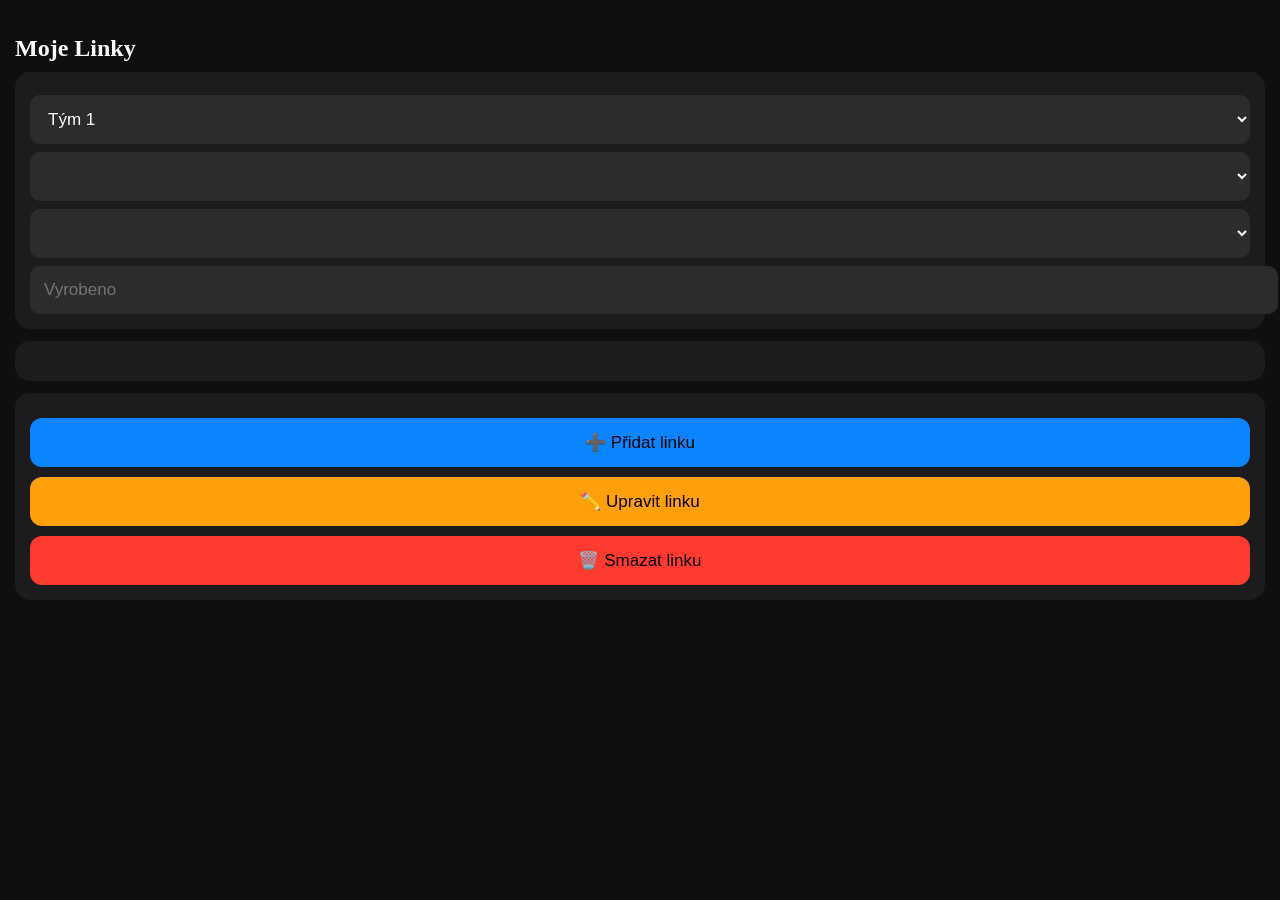
==== index.html @ dc9603f5 "Create index.html" ====
<!DOCTYPE html>
<html lang="cs">
<head>
<meta charset="UTF-8">
<meta name="viewport" content="width=device-width, initial-scale=1.0">
<title>Moje Linky</title>

<style>
body {
  margin: 0;
  font-family: -apple-system, BlinkMacSystemFont;
  background: #0f0f0f;
  color: white;
}

.app {
  padding: 15px;
}

h2 {
  margin-bottom: 10px;
}

.card {
  background: #1c1c1e;
  border-radius: 15px;
  padding: 15px;
  margin-bottom: 12px;
}

select, input {
  width: 100%;
  padding: 14px;
  margin-top: 8px;
  border-radius: 10px;
  border: none;
  background: #2c2c2e;
  color: white;
  font-size: 17px;
}

button {
  width: 100%;
  padding: 14px;
  margin-top: 10px;
  border-radius: 12px;
  border: none;
  font-size: 17px;
}

.btn-add { background: #0a84ff; }
.btn-edit { background: #ff9f0a; }
.btn-del { background: #ff3b30; }

#vysledek {
  font-size: 24px;
  margin-top: 10px;
  text-align: center;
}

.flash-red {
  animation: flashRed 0.5s 4;
}
.flash-green {
  animation: flashGreen 0.5s 4;
}

@keyframes flashRed {
  0% { background: rgba(255,0,0,0.4); }
  50% { background: transparent; }
  100% { background: rgba(255,0,0,0.4); }
}

@keyframes flashGreen {
  0% { background: rgba(0,255,0,0.4); }
  50% { background: transparent; }
  100% { background: rgba(0,255,0,0.4); }
}
</style>
</head>

<body>

<div class="app" id="app">

<h2>Moje Linky</h2>

<div class="card">
<select id="team"></select>
<select id="linka"></select>
<select id="varianta"></select>
<input id="vyrobeno" type="number" placeholder="Vyrobeno">
</div>

<div class="card">
<div id="vysledek"></div>
</div>

<div class="card">
<button class="btn-add" onclick="pridat()">➕ Přidat linku</button>
<button class="btn-edit" onclick="upravit()">✏️ Upravit linku</button>
<button class="btn-del" onclick="smazat()">🗑️ Smazat linku</button>
</div>

</div>

<script>
let defaultData = {"1":{},"2":{},"4":{},"6":{}};
let data = JSON.parse(localStorage.getItem("data")) || defaultData;
["1","2","4","6"].forEach(t=>{ if(!data[t]) data[t]={}; });

let stav = JSON.parse(localStorage.getItem("stav")) || {};

const teamSelect = document.getElementById("team");
const linkaSelect = document.getElementById("linka");
const variantaSelect = document.getElementById("varianta");
const input = document.getElementById("vyrobeno");
const vysledek = document.getElementById("vysledek");
const appDiv = document.getElementById("app");

function nactiTymy(){
  teamSelect.innerHTML="";
  ["1","2","4","6"].forEach(t=>{
    teamSelect.add(new Option("Tým "+t,t));
  });
}

teamSelect.onchange=()=>{stav.team=teamSelect.value;ulozStav();nactiLinky();}
linkaSelect.onchange=()=>{stav.linka=linkaSelect.value;ulozStav();nactiVarianty();}
variantaSelect.onchange=()=>{stav.varianta=variantaSelect.value;ulozStav();spocitat();}
input.oninput=spocitat;

function nactiLinky(){
  linkaSelect.innerHTML="";
  variantaSelect.innerHTML="";
  let linky=data[teamSelect.value];

  Object.keys(linky).forEach(l=>{
    linkaSelect.add(new Option(l,l));
  });

  if(stav.linka && linky[stav.linka]){
    linkaSelect.value=stav.linka;
  }

  nactiVarianty();
}

function nactiVarianty(){
  variantaSelect.innerHTML="";
  let l=data[teamSelect.value][linkaSelect.value];
  if(!l)return;

  if(l.varianty){
    variantaSelect.style.display="block";
    Object.keys(l.varianty).forEach(v=>{
      variantaSelect.add(new Option(v,v));
    });

    if(stav.varianta && l.varianty[stav.varianta]){
      variantaSelect.value=stav.varianta;
    }
  }else{
    variantaSelect.style.display="none";
  }

  spocitat();
}

function spocitat(){
  let v=parseInt(input.value);
  if(!v){vysledek.innerHTML="";return;}

  let l=data[teamSelect.value][linkaSelect.value];
  if(!l)return;

  let norma=l.norma || l.varianty[variantaSelect.value];

  let cas=60/norma;
  let odprac=v*cas;
  let prostoj=Math.max(0,Math.round(60-odprac));
  let vykon=((v/norma)*100).toFixed(1);

  appDiv.classList.remove("flash-red","flash-green");
  void appDiv.offsetWidth;

  if(vykon<86){
    appDiv.classList.add("flash-red");
  }else{
    appDiv.classList.add("flash-green");
  }

  if(odprac>60){
    vysledek.innerHTML="Překročeno<br>"+vykon+"%";
  }else{
    vysledek.innerHTML="Prostoj: "+prostoj+" min<br>"+vykon+"%";
  }
}

function pridat(){
  let name=prompt("Název linky:");
  if(!name)return;

  let typ=confirm("Má varianty?");
  if(typ){
    let varianty={};
    while(true){
      let v=prompt("Varianta (Cancel = konec)");
      if(!v)break;
      let n=prompt("Norma:");
      if(!n)continue;
      varianty[v]=parseInt(n);
    }
    data[teamSelect.value][name]={varianty};
  }else{
    let n=prompt("Norma:");
    if(!n)return;
    data[teamSelect.value][name]={norma:parseInt(n)};
  }

  ulozData();
  nactiLinky();
}

function upravit(){
  let l=linkaSelect.value;
  if(!l)return;

  let obj=data[teamSelect.value][l];
  let name=prompt("Nový název:",l);
  if(!name)return;

  delete data[teamSelect.value][l];
  data[teamSelect.value][name]=obj;

  ulozData();
  nactiLinky();
}

function smazat(){
  let l=linkaSelect.value;
  if(!l)return;

  if(confirm("Smazat "+l+"?")){
    delete data[teamSelect.value][l];
    ulozData();
    nactiLinky();
  }
}

function ulozStav(){localStorage.setItem("stav",JSON.stringify(stav));}
function ulozData(){localStorage.setItem("data",JSON.stringify(data));}

nactiTymy();
if(stav.team){teamSelect.value=stav.team;}
nactiLinky();
</script>

</body>
</html>
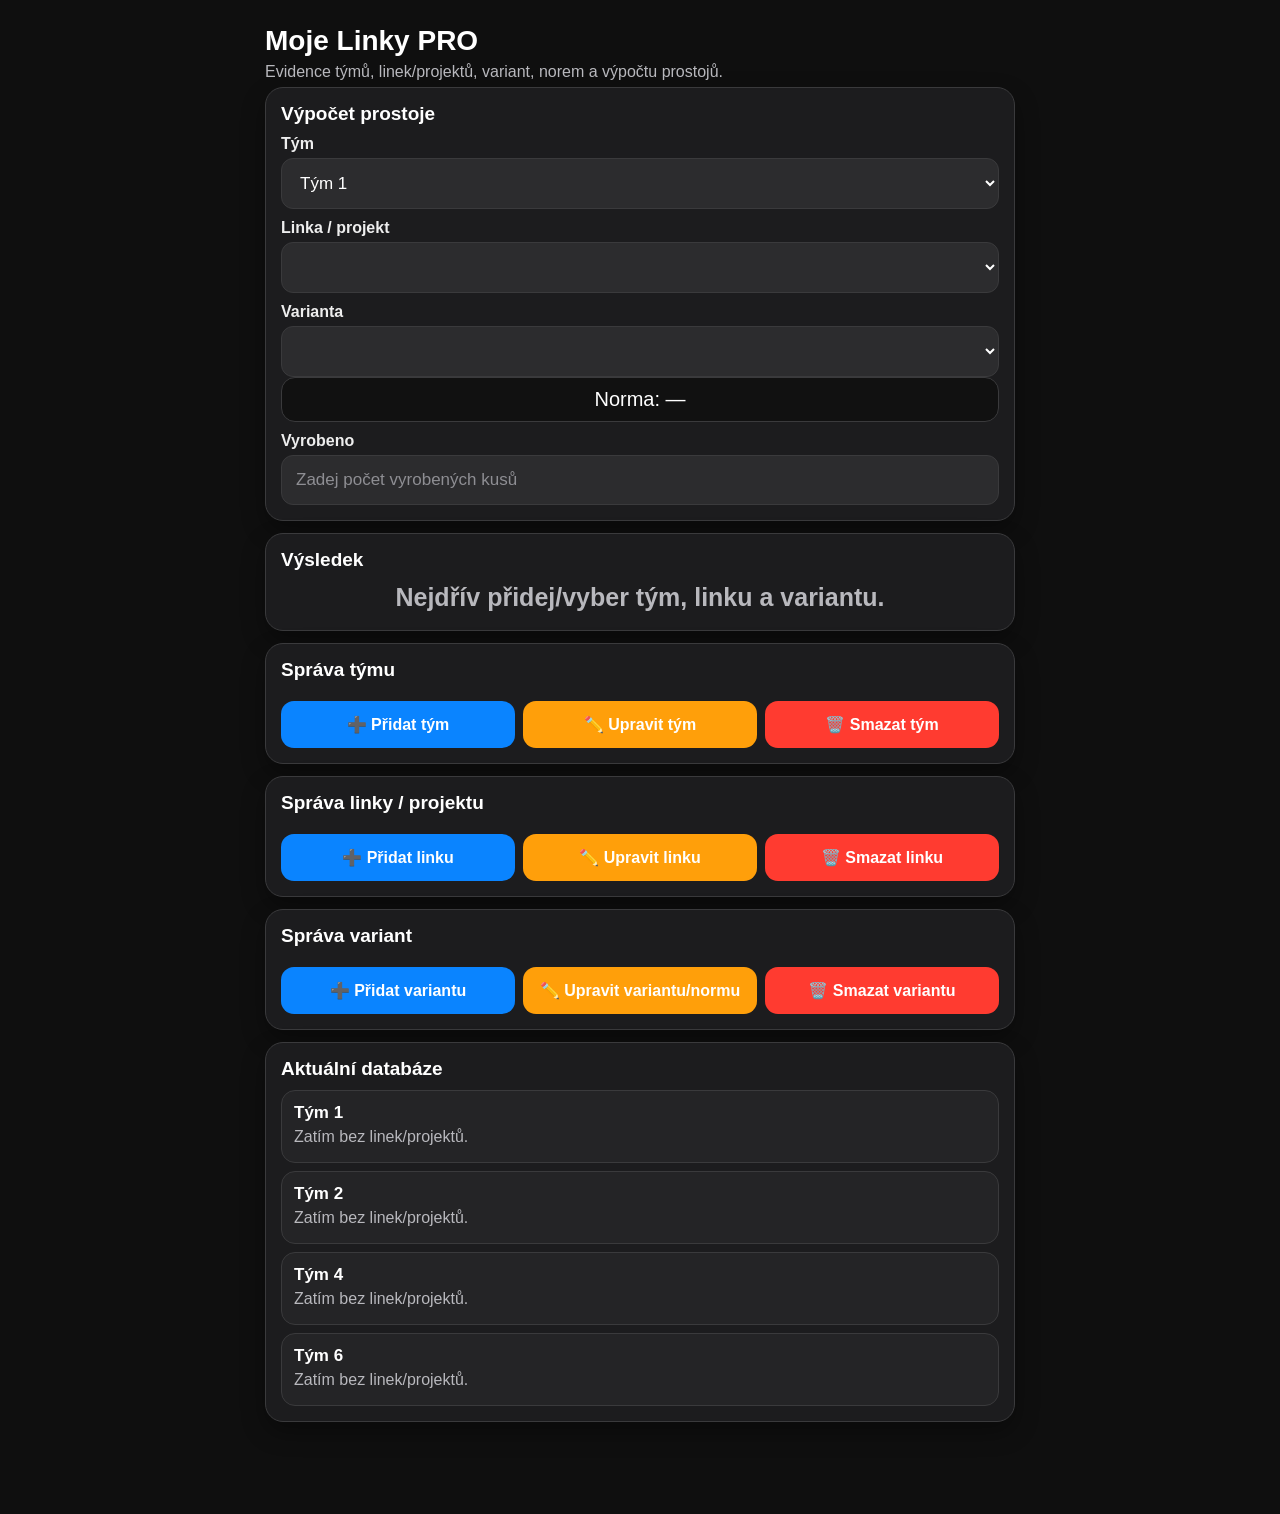
==== commit fa5ef599: "Add files via upload" ====
--- a/index.html
+++ b/index.html
@@ -2,259 +2,307 @@
 <html lang="cs">
 <head>
 <meta charset="UTF-8">
-<meta name="viewport" content="width=device-width, initial-scale=1.0">
-<title>Moje Linky</title>
-
+<meta name="viewport" content="width=device-width, initial-scale=1.0, viewport-fit=cover">
+<title>Moje Linky PRO</title>
 <style>
-body {
-  margin: 0;
-  font-family: -apple-system, BlinkMacSystemFont;
-  background: #0f0f0f;
-  color: white;
-}
-
-.app {
-  padding: 15px;
-}
-
-h2 {
-  margin-bottom: 10px;
-}
-
-.card {
-  background: #1c1c1e;
-  border-radius: 15px;
-  padding: 15px;
-  margin-bottom: 12px;
-}
-
-select, input {
-  width: 100%;
-  padding: 14px;
-  margin-top: 8px;
-  border-radius: 10px;
-  border: none;
-  background: #2c2c2e;
-  color: white;
-  font-size: 17px;
-}
-
-button {
-  width: 100%;
-  padding: 14px;
-  margin-top: 10px;
-  border-radius: 12px;
-  border: none;
-  font-size: 17px;
-}
-
-.btn-add { background: #0a84ff; }
-.btn-edit { background: #ff9f0a; }
-.btn-del { background: #ff3b30; }
-
-#vysledek {
-  font-size: 24px;
-  margin-top: 10px;
-  text-align: center;
-}
-
-.flash-red {
-  animation: flashRed 0.5s 4;
-}
-.flash-green {
-  animation: flashGreen 0.5s 4;
-}
-
-@keyframes flashRed {
-  0% { background: rgba(255,0,0,0.4); }
-  50% { background: transparent; }
-  100% { background: rgba(255,0,0,0.4); }
-}
-
-@keyframes flashGreen {
-  0% { background: rgba(0,255,0,0.4); }
-  50% { background: transparent; }
-  100% { background: rgba(0,255,0,0.4); }
-}
+:root{
+  --bg:#0f0f0f;--card:#1c1c1e;--card2:#242426;--input:#2c2c2e;--text:#fff;--muted:#b8b8bd;
+  --blue:#0a84ff;--orange:#ff9f0a;--red:#ff3b30;--green:#30d158;--border:#3a3a3c;
+}
+*{box-sizing:border-box}
+body{margin:0;font-family:-apple-system,BlinkMacSystemFont,"Segoe UI",Arial,sans-serif;background:var(--bg);color:var(--text)}
+.app{max-width:780px;margin:0 auto;padding:15px 15px 80px}
+h1{font-size:28px;margin:10px 0 4px}h2{font-size:19px;margin:0 0 10px}p{margin:6px 0;color:var(--muted)}
+.card{background:var(--card);border:1px solid var(--border);border-radius:18px;padding:15px;margin-bottom:12px;box-shadow:0 10px 24px #0005}
+.row{display:grid;grid-template-columns:1fr 1fr;gap:10px}.row3{display:grid;grid-template-columns:1fr 1fr 1fr;gap:10px}
+label{display:block;font-weight:700;margin:10px 0 5px;color:#eee}
+select,input{width:100%;padding:14px;margin:0;border-radius:12px;border:1px solid var(--border);background:var(--input);color:white;font-size:17px;outline:none}
+input::placeholder{color:#8e8e93}button{width:100%;padding:14px;margin-top:10px;border-radius:13px;border:none;font-size:16px;font-weight:800;color:white;cursor:pointer}
+.btn-add{background:var(--blue)}.btn-edit{background:var(--orange)}.btn-del{background:var(--red)}.btn-green{background:var(--green);color:#071207}.btn-gray{background:#3a3a3c}.btn-small{padding:10px;font-size:14px;margin-top:6px}
+.badge{display:inline-block;background:var(--card2);border:1px solid var(--border);border-radius:999px;padding:7px 10px;margin:4px 4px 0 0;color:#ddd;font-size:14px}.badge strong{color:white}
+#vysledek{font-size:25px;line-height:1.35;margin-top:10px;text-align:center;font-weight:900}.normaBox{font-size:20px;text-align:center;padding:10px;border-radius:14px;background:#111;border:1px solid var(--border)}
+.ok{color:var(--green)}.bad{color:var(--red)}.warn{color:var(--orange)}.muted{color:var(--muted)}
+.listItem{background:var(--card2);border:1px solid var(--border);border-radius:14px;padding:12px;margin-top:8px}.listItem h3{margin:0 0 5px;font-size:17px}.listItem p{margin:4px 0}.actions{display:grid;grid-template-columns:1fr 1fr;gap:8px}.actions3{display:grid;grid-template-columns:1fr 1fr 1fr;gap:8px}
+.flash-red{animation:flashRed .45s 4}.flash-green{animation:flashGreen .45s 4}@keyframes flashRed{0%{background:rgba(255,0,0,.35)}50%{background:transparent}100%{background:rgba(255,0,0,.35)}}@keyframes flashGreen{0%{background:rgba(0,255,0,.25)}50%{background:transparent}100%{background:rgba(0,255,0,.25)}}
+@media(max-width:620px){.row,.row3,.actions,.actions3{grid-template-columns:1fr}h1{font-size:25px}}
 </style>
 </head>
-
 <body>
-
 <div class="app" id="app">
-
-<h2>Moje Linky</h2>
-
-<div class="card">
-<select id="team"></select>
-<select id="linka"></select>
-<select id="varianta"></select>
-<input id="vyrobeno" type="number" placeholder="Vyrobeno">
-</div>
-
-<div class="card">
-<div id="vysledek"></div>
-</div>
-
-<div class="card">
-<button class="btn-add" onclick="pridat()">➕ Přidat linku</button>
-<button class="btn-edit" onclick="upravit()">✏️ Upravit linku</button>
-<button class="btn-del" onclick="smazat()">🗑️ Smazat linku</button>
-</div>
-
+<h1>Moje Linky PRO</h1>
+<p>Evidence týmů, linek/projektů, variant, norem a výpočtu prostojů.</p>
+
+<div class="card">
+  <h2>Výpočet prostoje</h2>
+  <label>Tým</label><select id="team"></select>
+  <label>Linka / projekt</label><select id="linka"></select>
+  <label>Varianta</label><select id="varianta"></select>
+  <div class="normaBox" id="normaBox">Norma: —</div>
+  <label>Vyrobeno</label><input id="vyrobeno" type="number" min="0" placeholder="Zadej počet vyrobených kusů">
+</div>
+
+<div class="card">
+  <h2>Výsledek</h2>
+  <div id="vysledek" class="muted">Vyber tým, linku, variantu a zadej výrobu.</div>
+  <div id="detail"></div>
+</div>
+
+<div class="card">
+  <h2>Správa týmu</h2>
+  <div class="actions3">
+    <button class="btn-add" onclick="pridatTym()">➕ Přidat tým</button>
+    <button class="btn-edit" onclick="upravitTym()">✏️ Upravit tým</button>
+    <button class="btn-del" onclick="smazatTym()">🗑️ Smazat tým</button>
+  </div>
+</div>
+
+<div class="card">
+  <h2>Správa linky / projektu</h2>
+  <div class="actions3">
+    <button class="btn-add" onclick="pridatLinku()">➕ Přidat linku</button>
+    <button class="btn-edit" onclick="upravitLinku()">✏️ Upravit linku</button>
+    <button class="btn-del" onclick="smazatLinku()">🗑️ Smazat linku</button>
+  </div>
+</div>
+
+<div class="card">
+  <h2>Správa variant</h2>
+  <div class="actions3">
+    <button class="btn-add" onclick="pridatVariantu()">➕ Přidat variantu</button>
+    <button class="btn-edit" onclick="upravitVariantu()">✏️ Upravit variantu/normu</button>
+    <button class="btn-del" onclick="smazatVariantu()">🗑️ Smazat variantu</button>
+  </div>
+</div>
+
+<div class="card">
+  <h2>Aktuální databáze</h2>
+  <div id="prehledDat"></div>
+</div>
 </div>
 
 <script>
-let defaultData = {"1":{},"2":{},"4":{},"6":{}};
-let data = JSON.parse(localStorage.getItem("data")) || defaultData;
-["1","2","4","6"].forEach(t=>{ if(!data[t]) data[t]={}; });
-
-let stav = JSON.parse(localStorage.getItem("stav")) || {};
-
-const teamSelect = document.getElementById("team");
-const linkaSelect = document.getElementById("linka");
-const variantaSelect = document.getElementById("varianta");
-const input = document.getElementById("vyrobeno");
-const vysledek = document.getElementById("vysledek");
-const appDiv = document.getElementById("app");
+const DATA_KEY="moje_linky_pro_data_v2";
+const STAV_KEY="moje_linky_pro_stav_v2";
+const VYROBA_KEY="moje_linky_pro_vyroba_v2";
+const LINE_STAV_KEY="moje_linky_pro_stav_linek_v2";
+
+let defaultData={
+  "1":{},"2":{},"4":{},"6":{}
+};
+let data=loadJSON(DATA_KEY,defaultData);
+let stav=loadJSON(STAV_KEY,{});
+let vyroba=loadJSON(VYROBA_KEY,{});
+let stavLinek=loadJSON(LINE_STAV_KEY,{});
+
+const teamSelect=document.getElementById("team");
+const linkaSelect=document.getElementById("linka");
+const variantaSelect=document.getElementById("varianta");
+const input=document.getElementById("vyrobeno");
+const vysledek=document.getElementById("vysledek");
+const detail=document.getElementById("detail");
+const normaBox=document.getElementById("normaBox");
+const appDiv=document.getElementById("app");
+
+function loadJSON(key,fallback){try{return JSON.parse(localStorage.getItem(key))||fallback}catch(e){return fallback}}
+function saveJSON(key,value){localStorage.setItem(key,JSON.stringify(value))}
+function ulozData(){saveJSON(DATA_KEY,data)}
+function ulozStav(){saveJSON(STAV_KEY,stav)}
+function ulozVyrobu(){saveJSON(VYROBA_KEY,vyroba)}
+function ulozStavLinek(){saveJSON(LINE_STAV_KEY,stavLinek)}
+function esc(s){return String(s??"").replace(/[&<>'"]/g,m=>({"&":"&amp;","<":"&lt;",">":"&gt;","'":"&#39;",'"':"&quot;"}[m]))}
+function cislo(txt){let n=Number(String(txt).replace(",","."));return Number.isFinite(n)?n:0}
+function selectedTeam(){return teamSelect.value}
+function selectedLink(){return linkaSelect.value}
+function selectedVar(){return variantaSelect.value}
+function lineStateKey(team,link){return team+"||"+link}
+function prodKey(team,link,varianta){return team+"||"+link+"||"+varianta}
+function aktualniLinka(){let t=selectedTeam(),l=selectedLink();return data[t]&&data[t][l]?data[t][l]:null}
+function aktualniNorma(){let l=aktualniLinka();if(!l)return 0;let v=selectedVar();return l.varianty&&l.varianty[v]?cislo(l.varianty[v]):0}
+
+teamSelect.onchange=()=>{stav.team=selectedTeam();ulozStav();nactiLinky()};
+linkaSelect.onchange=()=>{
+  stav.linka=selectedLink();
+  ulozStav();
+  nactiVarianty(true);
+};
+variantaSelect.onchange=()=>{
+  stav.varianta=selectedVar();
+  stavLinek[lineStateKey(selectedTeam(),selectedLink())]=selectedVar();
+  ulozStav();ulozStavLinek();
+  nactiVyrobu();spocitat();
+};
+input.oninput=()=>{
+  if(selectedTeam()&&selectedLink()&&selectedVar()){
+    vyroba[prodKey(selectedTeam(),selectedLink(),selectedVar())]=input.value;
+    ulozVyrobu();
+  }
+  spocitat();
+};
 
 function nactiTymy(){
   teamSelect.innerHTML="";
-  ["1","2","4","6"].forEach(t=>{
-    teamSelect.add(new Option("Tým "+t,t));
+  Object.keys(data).sort((a,b)=>String(a).localeCompare(String(b),'cs',{numeric:true})).forEach(t=>teamSelect.add(new Option("Tým "+t,t)));
+  if(stav.team&&data[stav.team])teamSelect.value=stav.team;
+  else if(teamSelect.options.length)stav.team=teamSelect.value;
+}
+function nactiLinky(){
+  linkaSelect.innerHTML="";variantaSelect.innerHTML="";
+  let t=selectedTeam();let linky=data[t]||{};
+  Object.keys(linky).sort((a,b)=>a.localeCompare(b,'cs',{numeric:true})).forEach(l=>linkaSelect.add(new Option(l,l)));
+  if(stav.linka&&linky[stav.linka])linkaSelect.value=stav.linka;
+  else if(linkaSelect.options.length)stav.linka=linkaSelect.value;
+  ulozStav();
+  nactiVarianty(false);
+}
+function nactiVarianty(rememberPerLine){
+  variantaSelect.innerHTML="";
+  let l=aktualniLinka();
+  if(!l){normaBox.textContent="Norma: —";input.value="";spocitat();renderPrehled();return}
+  if(!l.varianty)l.varianty={};
+  let vars=Object.keys(l.varianty).sort((a,b)=>a.localeCompare(b,'cs',{numeric:true}));
+  vars.forEach(v=>variantaSelect.add(new Option(v,v)));
+  let savedForLine=stavLinek[lineStateKey(selectedTeam(),selectedLink())];
+  if(savedForLine&&l.varianty[savedForLine])variantaSelect.value=savedForLine;
+  else if(stav.varianta&&l.varianty[stav.varianta]&&!rememberPerLine)variantaSelect.value=stav.varianta;
+  else if(variantaSelect.options.length)variantaSelect.value=variantaSelect.options[0].value;
+  stav.varianta=selectedVar();
+  if(selectedVar())stavLinek[lineStateKey(selectedTeam(),selectedLink())]=selectedVar();
+  ulozStav();ulozStavLinek();
+  nactiVyrobu();spocitat();renderPrehled();
+}
+function nactiVyrobu(){
+  let k=prodKey(selectedTeam(),selectedLink(),selectedVar());
+  input.value=vyroba[k]??"";
+}
+function spocitat(){
+  let norma=aktualniNorma();
+  normaBox.textContent=norma?"Norma: "+norma+" ks / hod":"Norma: —";
+  appDiv.classList.remove("flash-red","flash-green");
+  if(!selectedTeam()||!selectedLink()||!selectedVar()){
+    vysledek.className="muted";vysledek.innerHTML="Nejdřív přidej/vyber tým, linku a variantu.";detail.innerHTML="";return;
+  }
+  if(!norma){vysledek.className="warn";vysledek.innerHTML="Tato varianta nemá nastavenou normu.";detail.innerHTML="";return}
+  let v=cislo(input.value);
+  if(!v){vysledek.className="muted";vysledek.innerHTML="Zadej počet vyrobených kusů.";detail.innerHTML="";return}
+  let casNaKus=60/norma;
+  let odprac=v*casNaKus;
+  let prostoj=Math.max(0,Math.round(60-odprac));
+  let vykon=(v/norma)*100;
+  void appDiv.offsetWidth;
+  if(vykon<86){appDiv.classList.add("flash-red");vysledek.className="bad"}else{appDiv.classList.add("flash-green");vysledek.className="ok"}
+  vysledek.innerHTML=(odprac>60?"Překročeno":"Prostoj: "+prostoj+" min")+"<br>Výkon: "+vykon.toFixed(1)+" %";
+  detail.innerHTML=`<span class="badge"><strong>Tým:</strong> ${esc(selectedTeam())}</span><span class="badge"><strong>Linka:</strong> ${esc(selectedLink())}</span><span class="badge"><strong>Varianta:</strong> ${esc(selectedVar())}</span><span class="badge"><strong>Norma:</strong> ${norma} ks/hod</span><span class="badge"><strong>Vyrobeno:</strong> ${v} ks</span>`;
+}
+
+function pridatTym(){
+  let n=prompt("Název/číslo nového týmu:"); if(!n)return; n=n.trim(); if(!n)return;
+  if(data[n]){alert("Tento tým už existuje.");return}
+  data[n]={};stav.team=n;stav.linka="";stav.varianta="";ulozData();ulozStav();nactiTymy();nactiLinky();
+}
+function upravitTym(){
+  let old=selectedTeam(); if(!old)return;
+  let n=prompt("Nový název/číslo týmu:",old); if(!n)return; n=n.trim(); if(!n||n===old)return;
+  if(data[n]){alert("Tento tým už existuje.");return}
+  data[n]=data[old]; delete data[old];
+  prejmenujKlice(old,null,null,n,null,null);
+  stav.team=n;ulozData();ulozStav();nactiTymy();nactiLinky();
+}
+function smazatTym(){
+  let t=selectedTeam(); if(!t)return;
+  if(!confirm("Smazat celý tým "+t+" včetně všech linek a variant?"))return;
+  delete data[t];
+  Object.keys(vyroba).forEach(k=>{if(k.startsWith(t+"||"))delete vyroba[k]});
+  Object.keys(stavLinek).forEach(k=>{if(k.startsWith(t+"||"))delete stavLinek[k]});
+  stav={};ulozData();ulozVyrobu();ulozStavLinek();ulozStav();nactiTymy();nactiLinky();
+}
+function pridatLinku(){
+  let t=selectedTeam(); if(!t){alert("Nejdřív vyber nebo přidej tým.");return}
+  let n=prompt("Název nové linky / projektu:"); if(!n)return; n=n.trim(); if(!n)return;
+  if(data[t][n]){alert("Tato linka už v týmu existuje.");return}
+  data[t][n]={varianty:{}};
+  let v=prompt("Název první varianty:","Varianta 1");
+  if(v){let norma=prompt("Norma pro variantu "+v+" v ks/hod:");data[t][n].varianty[v.trim()]=cislo(norma)}
+  stav.linka=n;stav.varianta=v?v.trim():"";ulozData();ulozStav();nactiLinky();
+}
+function upravitLinku(){
+  let t=selectedTeam(),old=selectedLink(); if(!old)return;
+  let n=prompt("Nový název linky / projektu:",old); if(!n)return; n=n.trim(); if(!n||n===old)return;
+  if(data[t][n]){alert("Tato linka už existuje.");return}
+  data[t][n]=data[t][old]; delete data[t][old];
+  prejmenujKlice(t,old,null,t,n,null);
+  stav.linka=n;ulozData();ulozStav();nactiLinky();
+}
+function smazatLinku(){
+  let t=selectedTeam(),l=selectedLink(); if(!l)return;
+  if(!confirm("Smazat linku/projekt "+l+" včetně variant?"))return;
+  delete data[t][l];
+  Object.keys(vyroba).forEach(k=>{if(k.startsWith(t+"||"+l+"||"))delete vyroba[k]});
+  delete stavLinek[lineStateKey(t,l)];
+  stav.linka="";stav.varianta="";ulozData();ulozVyrobu();ulozStavLinek();ulozStav();nactiLinky();
+}
+function pridatVariantu(){
+  let l=aktualniLinka(); if(!l){alert("Nejdřív vyber nebo přidej linku.");return}
+  let v=prompt("Název nové varianty:"); if(!v)return; v=v.trim(); if(!v)return;
+  if(l.varianty[v]){alert("Tato varianta už na této lince existuje.");return}
+  let n=prompt("Norma v ks/hod:"); l.varianty[v]=cislo(n);
+  stav.varianta=v;stavLinek[lineStateKey(selectedTeam(),selectedLink())]=v;
+  ulozData();ulozStav();ulozStavLinek();nactiVarianty(false);
+}
+function upravitVariantu(){
+  let l=aktualniLinka(),old=selectedVar(); if(!l||!old)return;
+  let v=prompt("Název varianty:",old); if(!v)return; v=v.trim(); if(!v)return;
+  let n=prompt("Norma v ks/hod:",l.varianty[old]); if(n===null)return;
+  if(v!==old&&l.varianty[v]){alert("Tato varianta už existuje.");return}
+  let oldNorm=l.varianty[old]; delete l.varianty[old]; l.varianty[v]=cislo(n)||oldNorm;
+  if(v!==old)prejmenujKlice(selectedTeam(),selectedLink(),old,selectedTeam(),selectedLink(),v);
+  stav.varianta=v;stavLinek[lineStateKey(selectedTeam(),selectedLink())]=v;
+  ulozData();ulozStav();ulozStavLinek();nactiVarianty(false);
+}
+function smazatVariantu(){
+  let l=aktualniLinka(),v=selectedVar(); if(!l||!v)return;
+  if(!confirm("Smazat variantu "+v+"?"))return;
+  delete l.varianty[v]; delete vyroba[prodKey(selectedTeam(),selectedLink(),v)];
+  stav.varianta="";delete stavLinek[lineStateKey(selectedTeam(),selectedLink())];
+  ulozData();ulozVyrobu();ulozStavLinek();ulozStav();nactiVarianty(false);
+}
+function prejmenujKlice(oldT,oldL,oldV,newT,newL,newV){
+  let nv={};
+  Object.entries(vyroba).forEach(([k,val])=>{
+    let [t,l,v]=k.split("||");
+    if((oldT===null||t===oldT)&&(oldL===null||l===oldL)&&(oldV===null||v===oldV)){
+      t=newT??t;l=newL??l;v=newV??v;
+    }
+    nv[prodKey(t,l,v)]=val;
   });
-}
-
-teamSelect.onchange=()=>{stav.team=teamSelect.value;ulozStav();nactiLinky();}
-linkaSelect.onchange=()=>{stav.linka=linkaSelect.value;ulozStav();nactiVarianty();}
-variantaSelect.onchange=()=>{stav.varianta=variantaSelect.value;ulozStav();spocitat();}
-input.oninput=spocitat;
-
-function nactiLinky(){
-  linkaSelect.innerHTML="";
-  variantaSelect.innerHTML="";
-  let linky=data[teamSelect.value];
-
-  Object.keys(linky).forEach(l=>{
-    linkaSelect.add(new Option(l,l));
+  vyroba=nv;ulozVyrobu();
+  let ns={};
+  Object.entries(stavLinek).forEach(([k,val])=>{
+    let [t,l]=k.split("||");
+    if((oldT===null||t===oldT)&&(oldL===null||l===oldL)){
+      t=newT??t;l=newL??l;if(oldV!==null&&val===oldV)val=newV;
+    }
+    ns[lineStateKey(t,l)]=val;
   });
-
-  if(stav.linka && linky[stav.linka]){
-    linkaSelect.value=stav.linka;
-  }
-
-  nactiVarianty();
-}
-
-function nactiVarianty(){
-  variantaSelect.innerHTML="";
-  let l=data[teamSelect.value][linkaSelect.value];
-  if(!l)return;
-
-  if(l.varianty){
-    variantaSelect.style.display="block";
-    Object.keys(l.varianty).forEach(v=>{
-      variantaSelect.add(new Option(v,v));
+  stavLinek=ns;ulozStavLinek();
+}
+function renderPrehled(){
+  let box=document.getElementById("prehledDat");
+  let html="";
+  Object.keys(data).sort((a,b)=>a.localeCompare(b,'cs',{numeric:true})).forEach(t=>{
+    html+=`<div class="listItem"><h3>Tým ${esc(t)}</h3>`;
+    let linky=data[t];
+    let names=Object.keys(linky).sort((a,b)=>a.localeCompare(b,'cs',{numeric:true}));
+    if(!names.length)html+="<p class='muted'>Zatím bez linek/projektů.</p>";
+    names.forEach(l=>{
+      html+=`<p><strong>${esc(l)}</strong></p>`;
+      Object.entries(linky[l].varianty||{}).forEach(([v,n])=>html+=`<span class="badge">${esc(v)}: <strong>${esc(n)}</strong> ks/hod</span>`);
     });
-
-    if(stav.varianta && l.varianty[stav.varianta]){
-      variantaSelect.value=stav.varianta;
-    }
-  }else{
-    variantaSelect.style.display="none";
-  }
-
-  spocitat();
-}
-
-function spocitat(){
-  let v=parseInt(input.value);
-  if(!v){vysledek.innerHTML="";return;}
-
-  let l=data[teamSelect.value][linkaSelect.value];
-  if(!l)return;
-
-  let norma=l.norma || l.varianty[variantaSelect.value];
-
-  let cas=60/norma;
-  let odprac=v*cas;
-  let prostoj=Math.max(0,Math.round(60-odprac));
-  let vykon=((v/norma)*100).toFixed(1);
-
-  appDiv.classList.remove("flash-red","flash-green");
-  void appDiv.offsetWidth;
-
-  if(vykon<86){
-    appDiv.classList.add("flash-red");
-  }else{
-    appDiv.classList.add("flash-green");
-  }
-
-  if(odprac>60){
-    vysledek.innerHTML="Překročeno<br>"+vykon+"%";
-  }else{
-    vysledek.innerHTML="Prostoj: "+prostoj+" min<br>"+vykon+"%";
-  }
-}
-
-function pridat(){
-  let name=prompt("Název linky:");
-  if(!name)return;
-
-  let typ=confirm("Má varianty?");
-  if(typ){
-    let varianty={};
-    while(true){
-      let v=prompt("Varianta (Cancel = konec)");
-      if(!v)break;
-      let n=prompt("Norma:");
-      if(!n)continue;
-      varianty[v]=parseInt(n);
-    }
-    data[teamSelect.value][name]={varianty};
-  }else{
-    let n=prompt("Norma:");
-    if(!n)return;
-    data[teamSelect.value][name]={norma:parseInt(n)};
-  }
-
-  ulozData();
-  nactiLinky();
-}
-
-function upravit(){
-  let l=linkaSelect.value;
-  if(!l)return;
-
-  let obj=data[teamSelect.value][l];
-  let name=prompt("Nový název:",l);
-  if(!name)return;
-
-  delete data[teamSelect.value][l];
-  data[teamSelect.value][name]=obj;
-
-  ulozData();
-  nactiLinky();
-}
-
-function smazat(){
-  let l=linkaSelect.value;
-  if(!l)return;
-
-  if(confirm("Smazat "+l+"?")){
-    delete data[teamSelect.value][l];
-    ulozData();
-    nactiLinky();
-  }
-}
-
-function ulozStav(){localStorage.setItem("stav",JSON.stringify(stav));}
-function ulozData(){localStorage.setItem("data",JSON.stringify(data));}
-
-nactiTymy();
-if(stav.team){teamSelect.value=stav.team;}
-nactiLinky();
+    html+="</div>";
+  });
+  box.innerHTML=html||"<p class='muted'>Zatím nejsou žádná data.</p>";
+}
+
+nactiTymy();nactiLinky();renderPrehled();
 </script>
-
 </body>
-</html>
+</html>
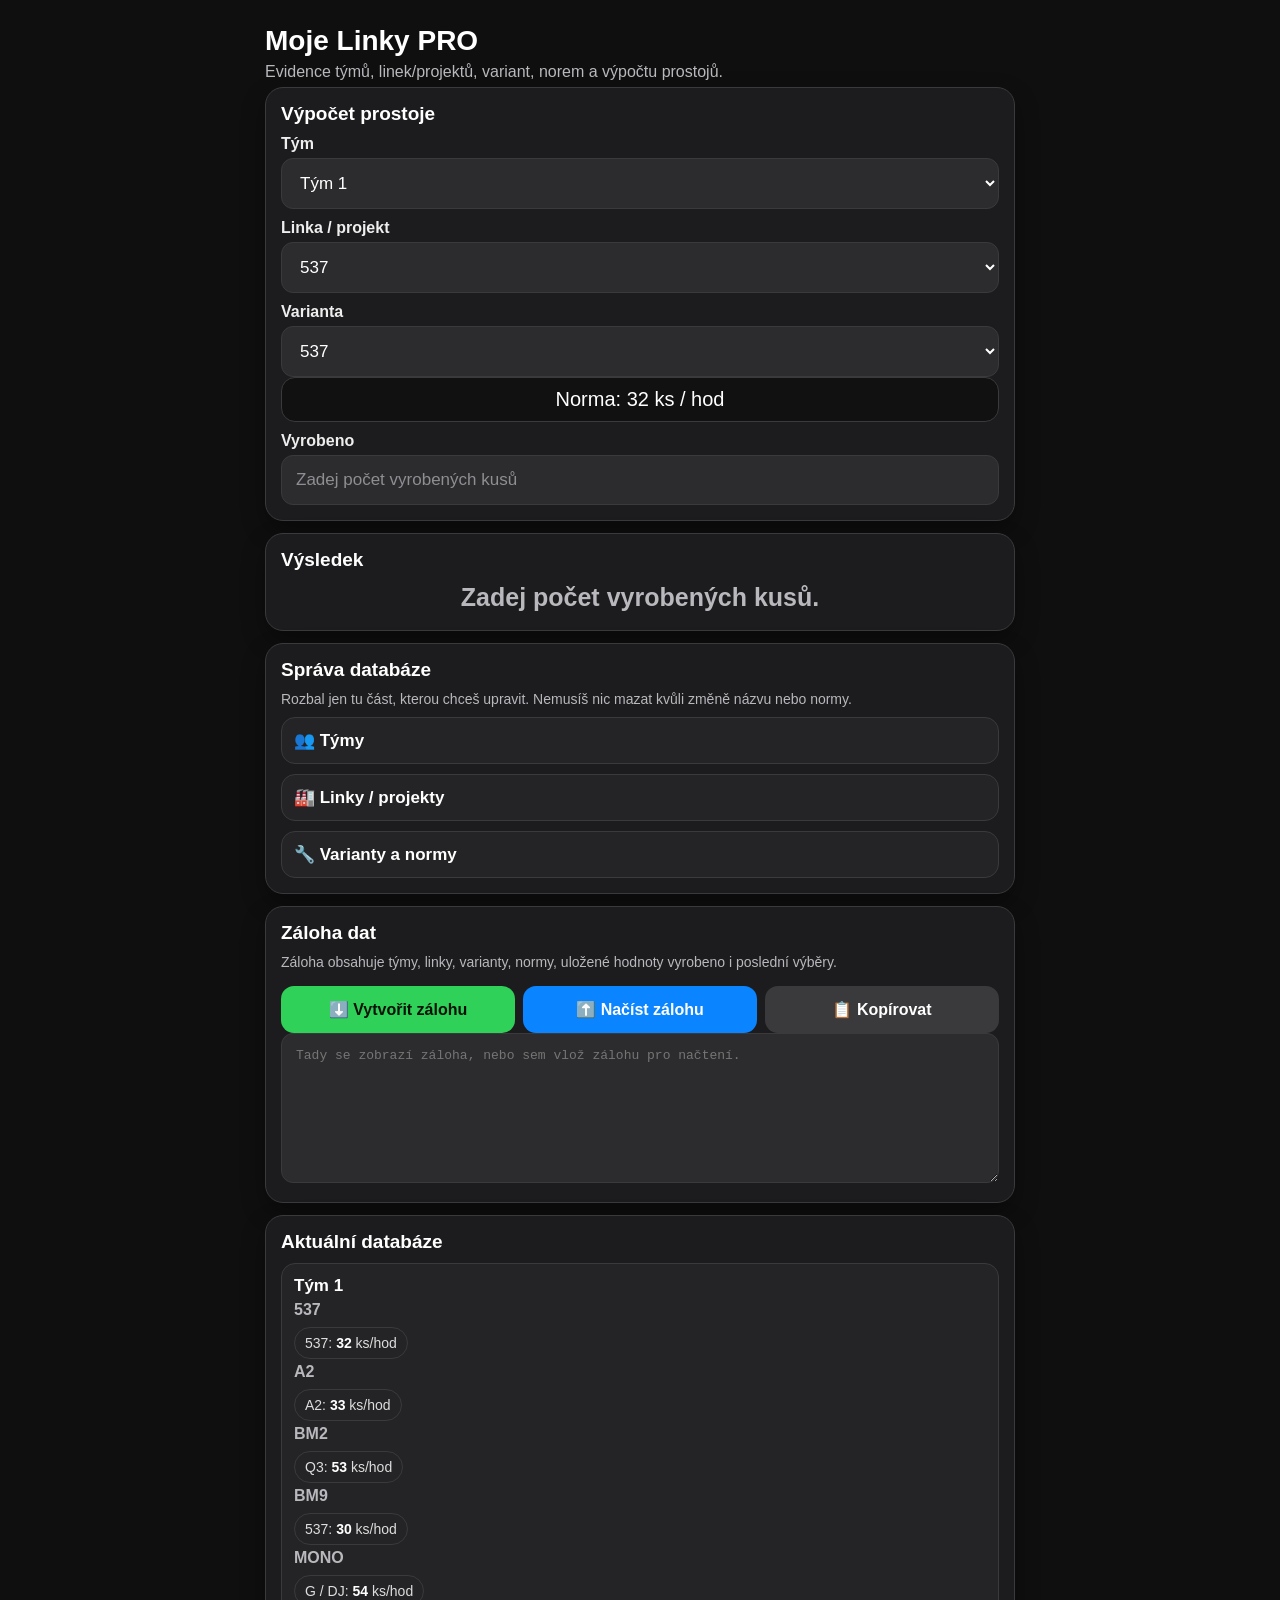
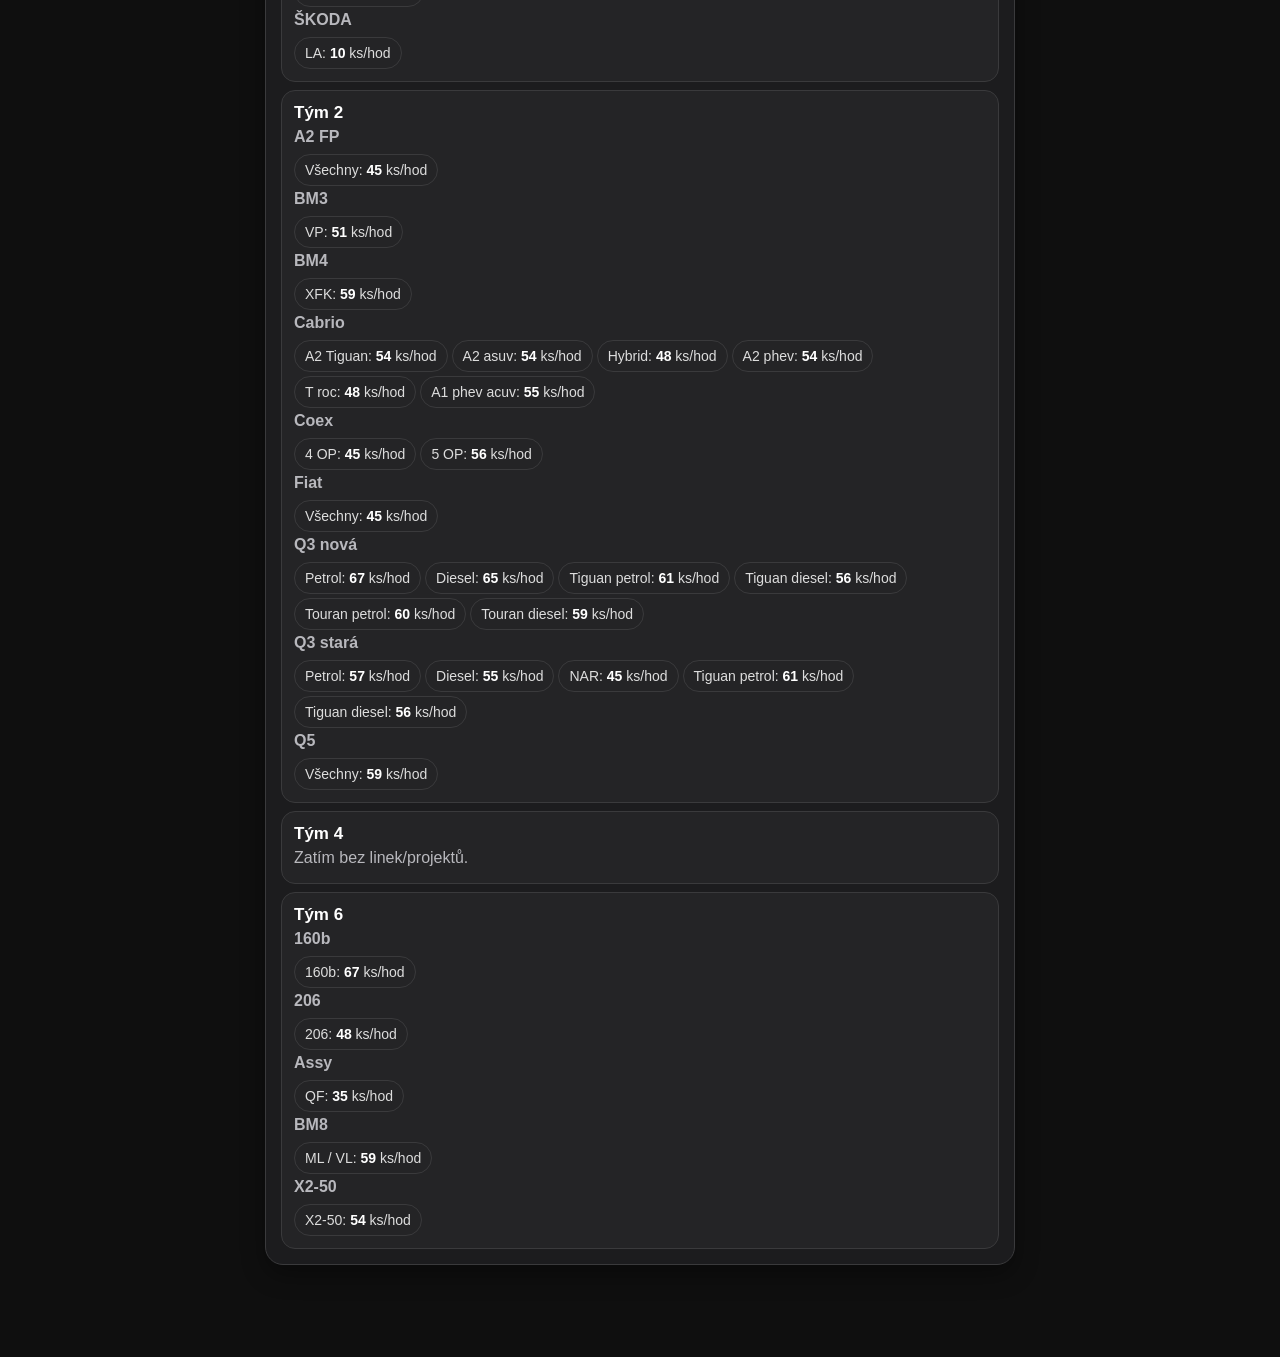
==== commit 52194c26: "Add files via upload" ====
--- a/index.html
+++ b/index.html
@@ -16,14 +16,23 @@
 .card{background:var(--card);border:1px solid var(--border);border-radius:18px;padding:15px;margin-bottom:12px;box-shadow:0 10px 24px #0005}
 .row{display:grid;grid-template-columns:1fr 1fr;gap:10px}.row3{display:grid;grid-template-columns:1fr 1fr 1fr;gap:10px}
 label{display:block;font-weight:700;margin:10px 0 5px;color:#eee}
-select,input{width:100%;padding:14px;margin:0;border-radius:12px;border:1px solid var(--border);background:var(--input);color:white;font-size:17px;outline:none}
+select,input,textarea{width:100%;padding:14px;margin:0;border-radius:12px;border:1px solid var(--border);background:var(--input);color:white;font-size:17px;outline:none}
+textarea{min-height:150px;resize:vertical;font-family:ui-monospace,SFMono-Regular,Menlo,Consolas,monospace;font-size:13px}
 input::placeholder{color:#8e8e93}button{width:100%;padding:14px;margin-top:10px;border-radius:13px;border:none;font-size:16px;font-weight:800;color:white;cursor:pointer}
 .btn-add{background:var(--blue)}.btn-edit{background:var(--orange)}.btn-del{background:var(--red)}.btn-green{background:var(--green);color:#071207}.btn-gray{background:#3a3a3c}.btn-small{padding:10px;font-size:14px;margin-top:6px}
 .badge{display:inline-block;background:var(--card2);border:1px solid var(--border);border-radius:999px;padding:7px 10px;margin:4px 4px 0 0;color:#ddd;font-size:14px}.badge strong{color:white}
 #vysledek{font-size:25px;line-height:1.35;margin-top:10px;text-align:center;font-weight:900}.normaBox{font-size:20px;text-align:center;padding:10px;border-radius:14px;background:#111;border:1px solid var(--border)}
 .ok{color:var(--green)}.bad{color:var(--red)}.warn{color:var(--orange)}.muted{color:var(--muted)}
-.listItem{background:var(--card2);border:1px solid var(--border);border-radius:14px;padding:12px;margin-top:8px}.listItem h3{margin:0 0 5px;font-size:17px}.listItem p{margin:4px 0}.actions{display:grid;grid-template-columns:1fr 1fr;gap:8px}.actions3{display:grid;grid-template-columns:1fr 1fr 1fr;gap:8px}
+.listItem{background:var(--card2);border:1px solid var(--border);border-radius:14px;padding:12px;margin-top:8px}.listItem h3{margin:0 0 5px;font-size:17px}
+details.manage{background:var(--card2);border:1px solid var(--border);border-radius:14px;padding:12px;margin-top:10px}summary{font-weight:900;font-size:17px;cursor:pointer;list-style:none}summary::-webkit-details-marker{display:none}.hint{font-size:14px;color:var(--muted)}.listItem p{margin:4px 0}.actions{display:grid;grid-template-columns:1fr 1fr;gap:8px}.actions3{display:grid;grid-template-columns:1fr 1fr 1fr;gap:8px}
 .flash-red{animation:flashRed .45s 4}.flash-green{animation:flashGreen .45s 4}@keyframes flashRed{0%{background:rgba(255,0,0,.35)}50%{background:transparent}100%{background:rgba(255,0,0,.35)}}@keyframes flashGreen{0%{background:rgba(0,255,0,.25)}50%{background:transparent}100%{background:rgba(0,255,0,.25)}}
+
+.promptOverlay{position:fixed;inset:0;background:#0009;display:flex;align-items:center;justify-content:center;z-index:9999;padding:18px}
+.promptBox{width:100%;max-width:420px;background:#1c1c1e;border:1px solid var(--border);border-radius:18px;padding:16px;box-shadow:0 20px 60px #000}
+.promptBox h3{margin:0 0 10px;font-size:19px}
+.promptBox input{margin-top:8px}
+.promptActions{display:grid;grid-template-columns:1fr 1fr;gap:10px;margin-top:12px}
+.promptActions button{margin-top:0}
 @media(max-width:620px){.row,.row3,.actions,.actions3{grid-template-columns:1fr}h1{font-size:25px}}
 </style>
 </head>
@@ -38,7 +47,7 @@
   <label>Linka / projekt</label><select id="linka"></select>
   <label>Varianta</label><select id="varianta"></select>
   <div class="normaBox" id="normaBox">Norma: —</div>
-  <label>Vyrobeno</label><input id="vyrobeno" type="number" min="0" placeholder="Zadej počet vyrobených kusů">
+  <label>Vyrobeno</label><input id="vyrobeno" type="number" inputmode="numeric" pattern="[0-9]*" min="0" placeholder="Zadej počet vyrobených kusů">
 </div>
 
 <div class="card">
@@ -48,30 +57,56 @@
 </div>
 
 <div class="card">
-  <h2>Správa týmu</h2>
+  <h2>Správa databáze</h2>
+  <p class="hint">Rozbal jen tu část, kterou chceš upravit. Nemusíš nic mazat kvůli změně názvu nebo normy.</p>
+
+  <details class="manage">
+    <summary>👥 Týmy</summary>
+    <label>Vybraný tým</label><select id="manageTeamSelect"></select>
+    <label>Název / číslo týmu</label><input id="manageTeamName" type="text" placeholder="např. 1, 2, 4, Noční">
+    <div class="actions3">
+      <button class="btn-add" onclick="pridatTymForm()">➕ Přidat tým</button>
+      <button class="btn-edit" onclick="upravitTymForm()">✏️ Uložit změnu</button>
+      <button class="btn-del" onclick="smazatTymForm()">🗑️ Smazat tým</button>
+    </div>
+  </details>
+
+  <details class="manage">
+    <summary>🏭 Linky / projekty</summary>
+    <label>Tým</label><select id="manageLineTeam"></select>
+    <label>Vybraná linka / projekt</label><select id="manageLineSelect"></select>
+    <label>Název linky / projektu</label><input id="manageLineName" type="text" placeholder="např. Linka 1, Projekt A">
+    <div class="actions3">
+      <button class="btn-add" onclick="pridatLinkuForm()">➕ Přidat linku</button>
+      <button class="btn-edit" onclick="upravitLinkuForm()">✏️ Uložit změnu</button>
+      <button class="btn-del" onclick="smazatLinkuForm()">🗑️ Smazat linku</button>
+    </div>
+  </details>
+
+  <details class="manage">
+    <summary>🔧 Varianty a normy</summary>
+    <label>Tým</label><select id="manageVarTeam"></select>
+    <label>Linka / projekt</label><select id="manageVarLine"></select>
+    <label>Vybraná varianta</label><select id="manageVarSelect"></select>
+    <label>Název varianty</label><input id="manageVarName" type="text" placeholder="např. Varianta A">
+    <label>Norma ks / hod</label><input id="manageVarNorm" type="number" inputmode="decimal" pattern="[0-9]*" min="0" placeholder="např. 60">
+    <div class="actions3">
+      <button class="btn-add" onclick="pridatVariantuForm()">➕ Přidat variantu</button>
+      <button class="btn-edit" onclick="upravitVariantuForm()">✏️ Uložit změnu</button>
+      <button class="btn-del" onclick="smazatVariantuForm()">🗑️ Smazat variantu</button>
+    </div>
+  </details>
+</div>
+
+<div class="card">
+  <h2>Záloha dat</h2>
+  <p class="hint">Záloha obsahuje týmy, linky, varianty, normy, uložené hodnoty vyrobeno i poslední výběry.</p>
   <div class="actions3">
-    <button class="btn-add" onclick="pridatTym()">➕ Přidat tým</button>
-    <button class="btn-edit" onclick="upravitTym()">✏️ Upravit tým</button>
-    <button class="btn-del" onclick="smazatTym()">🗑️ Smazat tým</button>
+    <button class="btn-green" onclick="exportBackup()">⬇️ Vytvořit zálohu</button>
+    <button class="btn-add" onclick="importBackup()">⬆️ Načíst zálohu</button>
+    <button class="btn-gray" onclick="copyBackup()">📋 Kopírovat</button>
   </div>
-</div>
-
-<div class="card">
-  <h2>Správa linky / projektu</h2>
-  <div class="actions3">
-    <button class="btn-add" onclick="pridatLinku()">➕ Přidat linku</button>
-    <button class="btn-edit" onclick="upravitLinku()">✏️ Upravit linku</button>
-    <button class="btn-del" onclick="smazatLinku()">🗑️ Smazat linku</button>
-  </div>
-</div>
-
-<div class="card">
-  <h2>Správa variant</h2>
-  <div class="actions3">
-    <button class="btn-add" onclick="pridatVariantu()">➕ Přidat variantu</button>
-    <button class="btn-edit" onclick="upravitVariantu()">✏️ Upravit variantu/normu</button>
-    <button class="btn-del" onclick="smazatVariantu()">🗑️ Smazat variantu</button>
-  </div>
+  <textarea id="backupBox" placeholder="Tady se zobrazí záloha, nebo sem vlož zálohu pro načtení."></textarea>
 </div>
 
 <div class="card">
@@ -87,12 +122,57 @@
 const LINE_STAV_KEY="moje_linky_pro_stav_linek_v2";
 
 let defaultData={
-  "1":{},"2":{},"4":{},"6":{}
+  "1":{
+    "537":{"varianty":{"537":32}},
+    "A2":{"varianty":{"A2":33}},
+    "BM2":{"varianty":{"Q3":53}},
+    "BM9":{"varianty":{"537":30}},
+    "MONO":{"varianty":{"G / DJ":54}},
+    "ŠKODA":{"varianty":{"LA":10}}
+  },
+  "2":{
+    "A2 FP":{"varianty":{"Všechny":45}},
+    "BM3":{"varianty":{"VP":51}},
+    "BM4":{"varianty":{"XFK":59}},
+    "Cabrio":{"varianty":{"A2 Tiguan":54,"A2 asuv":54,"Hybrid":48,"A2 phev":54,"T roc":48,"A1 phev acuv":55}},
+    "Coex":{"varianty":{"4 OP":45,"5 OP":56}},
+    "Fiat":{"varianty":{"Všechny":45}},
+    "Q3 nová":{"varianty":{"Petrol":67,"Diesel":65,"Tiguan petrol":61,"Tiguan diesel":56,"Touran petrol":60,"Touran diesel":59}},
+    "Q3 stará":{"varianty":{"Petrol":57,"Diesel":55,"NAR":45,"Tiguan petrol":61,"Tiguan diesel":56}},
+    "Q5":{"varianty":{"Všechny":59}}
+  },
+  "4":{},
+  "6":{
+    "160b":{"varianty":{"160b":67}},
+    "206":{"varianty":{"206":48}},
+    "Assy":{"varianty":{"QF":35}},
+    "BM8":{"varianty":{"ML / VL":59}},
+    "X2-50":{"varianty":{"X2-50":54}}
+  }
 };
 let data=loadJSON(DATA_KEY,defaultData);
 let stav=loadJSON(STAV_KEY,{});
 let vyroba=loadJSON(VYROBA_KEY,{});
 let stavLinek=loadJSON(LINE_STAV_KEY,{});
+
+function mergeDefaultData(){
+  let changed=false;
+  Object.entries(defaultData).forEach(([team,linky])=>{
+    if(!data[team]){data[team]={};changed=true}
+    Object.entries(linky).forEach(([line,obj])=>{
+      if(!data[team][line]){data[team][line]={varianty:{}};changed=true}
+      if(!data[team][line].varianty){data[team][line].varianty={};changed=true}
+      Object.entries(obj.varianty||{}).forEach(([variant,norma])=>{
+        if(data[team][line].varianty[variant]===undefined){
+          data[team][line].varianty[variant]=norma;
+          changed=true;
+        }
+      });
+    });
+  });
+  if(changed)saveJSON(DATA_KEY,data);
+}
+mergeDefaultData();
 
 const teamSelect=document.getElementById("team");
 const linkaSelect=document.getElementById("linka");
@@ -111,6 +191,22 @@
 function ulozStavLinek(){saveJSON(LINE_STAV_KEY,stavLinek)}
 function esc(s){return String(s??"").replace(/[&<>'"]/g,m=>({"&":"&amp;","<":"&lt;",">":"&gt;","'":"&#39;",'"':"&quot;"}[m]))}
 function cislo(txt){let n=Number(String(txt).replace(",","."));return Number.isFinite(n)?n:0}
+function vlastniPrompt(nadpis, vychozi="", numeric=false){
+  return new Promise(resolve=>{
+    let overlay=document.createElement("div");
+    overlay.className="promptOverlay";
+    overlay.innerHTML=`<div class="promptBox"><h3>${esc(nadpis)}</h3><input id="promptInput" ${numeric?'type="number" inputmode="decimal" pattern="[0-9]*"':'type="text"'} value="${esc(vychozi)}"><div class="promptActions"><button class="btn-gray" id="promptCancel">Zrušit</button><button class="btn-add" id="promptOk">OK</button></div></div>`;
+    document.body.appendChild(overlay);
+    let inp=overlay.querySelector("#promptInput");
+    let close=val=>{overlay.remove();resolve(val)};
+    overlay.querySelector("#promptCancel").onclick=()=>close(null);
+    overlay.querySelector("#promptOk").onclick=()=>close(inp.value);
+    inp.addEventListener("keydown",e=>{if(e.key==="Enter")close(inp.value);if(e.key==="Escape")close(null)});
+    setTimeout(()=>{inp.focus();inp.select()},50);
+  });
+}
+function zadejText(text, vychozi=""){return vlastniPrompt(text, vychozi, false)}
+function zadejCislo(text, vychozi=""){return vlastniPrompt(text, vychozi, true)}
 function selectedTeam(){return teamSelect.value}
 function selectedLink(){return linkaSelect.value}
 function selectedVar(){return variantaSelect.value}
@@ -194,14 +290,14 @@
   detail.innerHTML=`<span class="badge"><strong>Tým:</strong> ${esc(selectedTeam())}</span><span class="badge"><strong>Linka:</strong> ${esc(selectedLink())}</span><span class="badge"><strong>Varianta:</strong> ${esc(selectedVar())}</span><span class="badge"><strong>Norma:</strong> ${norma} ks/hod</span><span class="badge"><strong>Vyrobeno:</strong> ${v} ks</span>`;
 }
 
-function pridatTym(){
-  let n=prompt("Název/číslo nového týmu:"); if(!n)return; n=n.trim(); if(!n)return;
+async function pridatTym(){
+  let n=await zadejText("Název/číslo nového týmu:"); if(!n)return; n=n.trim(); if(!n)return;
   if(data[n]){alert("Tento tým už existuje.");return}
   data[n]={};stav.team=n;stav.linka="";stav.varianta="";ulozData();ulozStav();nactiTymy();nactiLinky();
 }
-function upravitTym(){
+async function upravitTym(){
   let old=selectedTeam(); if(!old)return;
-  let n=prompt("Nový název/číslo týmu:",old); if(!n)return; n=n.trim(); if(!n||n===old)return;
+  let n=await zadejText("Nový název/číslo týmu:",old); if(!n)return; n=n.trim(); if(!n||n===old)return;
   if(data[n]){alert("Tento tým už existuje.");return}
   data[n]=data[old]; delete data[old];
   prejmenujKlice(old,null,null,n,null,null);
@@ -215,18 +311,18 @@
   Object.keys(stavLinek).forEach(k=>{if(k.startsWith(t+"||"))delete stavLinek[k]});
   stav={};ulozData();ulozVyrobu();ulozStavLinek();ulozStav();nactiTymy();nactiLinky();
 }
-function pridatLinku(){
+async function pridatLinku(){
   let t=selectedTeam(); if(!t){alert("Nejdřív vyber nebo přidej tým.");return}
-  let n=prompt("Název nové linky / projektu:"); if(!n)return; n=n.trim(); if(!n)return;
+  let n=await zadejText("Název nové linky / projektu:"); if(!n)return; n=n.trim(); if(!n)return;
   if(data[t][n]){alert("Tato linka už v týmu existuje.");return}
   data[t][n]={varianty:{}};
-  let v=prompt("Název první varianty:","Varianta 1");
-  if(v){let norma=prompt("Norma pro variantu "+v+" v ks/hod:");data[t][n].varianty[v.trim()]=cislo(norma)}
+  let v=await zadejText("Název první varianty:");
+  if(v){let norma=await zadejCislo("Norma pro variantu "+v+" v ks/hod:");data[t][n].varianty[v.trim()]=cislo(norma)}
   stav.linka=n;stav.varianta=v?v.trim():"";ulozData();ulozStav();nactiLinky();
 }
-function upravitLinku(){
+async function upravitLinku(){
   let t=selectedTeam(),old=selectedLink(); if(!old)return;
-  let n=prompt("Nový název linky / projektu:",old); if(!n)return; n=n.trim(); if(!n||n===old)return;
+  let n=await zadejText("Nový název linky / projektu:",old); if(!n)return; n=n.trim(); if(!n||n===old)return;
   if(data[t][n]){alert("Tato linka už existuje.");return}
   data[t][n]=data[t][old]; delete data[t][old];
   prejmenujKlice(t,old,null,t,n,null);
@@ -240,18 +336,18 @@
   delete stavLinek[lineStateKey(t,l)];
   stav.linka="";stav.varianta="";ulozData();ulozVyrobu();ulozStavLinek();ulozStav();nactiLinky();
 }
-function pridatVariantu(){
+async function pridatVariantu(){
   let l=aktualniLinka(); if(!l){alert("Nejdřív vyber nebo přidej linku.");return}
-  let v=prompt("Název nové varianty:"); if(!v)return; v=v.trim(); if(!v)return;
+  let v=await zadejText("Název nové varianty:"); if(!v)return; v=v.trim(); if(!v)return;
   if(l.varianty[v]){alert("Tato varianta už na této lince existuje.");return}
-  let n=prompt("Norma v ks/hod:"); l.varianty[v]=cislo(n);
+  let n=await zadejCislo("Norma v ks/hod:"); l.varianty[v]=cislo(n);
   stav.varianta=v;stavLinek[lineStateKey(selectedTeam(),selectedLink())]=v;
   ulozData();ulozStav();ulozStavLinek();nactiVarianty(false);
 }
-function upravitVariantu(){
+async function upravitVariantu(){
   let l=aktualniLinka(),old=selectedVar(); if(!l||!old)return;
-  let v=prompt("Název varianty:",old); if(!v)return; v=v.trim(); if(!v)return;
-  let n=prompt("Norma v ks/hod:",l.varianty[old]); if(n===null)return;
+  let v=await zadejText("Název varianty:",old); if(!v)return; v=v.trim(); if(!v)return;
+  let n=await zadejCislo("Norma v ks/hod:",l.varianty[old]); if(n===null)return;
   if(v!==old&&l.varianty[v]){alert("Tato varianta už existuje.");return}
   let oldNorm=l.varianty[old]; delete l.varianty[old]; l.varianty[v]=cislo(n)||oldNorm;
   if(v!==old)prejmenujKlice(selectedTeam(),selectedLink(),old,selectedTeam(),selectedLink(),v);
@@ -285,6 +381,111 @@
   });
   stavLinek=ns;ulozStavLinek();
 }
+
+function fillSelect(sel, items, labelFn=x=>x){
+  if(!sel)return;
+  let old=sel.value;
+  sel.innerHTML="";
+  items.forEach(x=>sel.add(new Option(labelFn(x),x)));
+  if(items.includes(old))sel.value=old;
+}
+function refreshSprava(){
+  const teams=Object.keys(data).sort((a,b)=>a.localeCompare(b,'cs',{numeric:true}));
+  fillSelect(document.getElementById('manageTeamSelect'),teams,t=>'Tým '+t);
+  fillSelect(document.getElementById('manageLineTeam'),teams,t=>'Tým '+t);
+  fillSelect(document.getElementById('manageVarTeam'),teams,t=>'Tým '+t);
+  if(document.getElementById('manageTeamSelect') && selectedTeam()) document.getElementById('manageTeamSelect').value=selectedTeam();
+  if(document.getElementById('manageLineTeam') && selectedTeam()) document.getElementById('manageLineTeam').value=selectedTeam();
+  if(document.getElementById('manageVarTeam') && selectedTeam()) document.getElementById('manageVarTeam').value=selectedTeam();
+  refreshTeamForm(); refreshLineForm(); refreshVarForm();
+}
+function refreshTeamForm(){
+  let s=document.getElementById('manageTeamSelect'), n=document.getElementById('manageTeamName');
+  if(!s||!n)return; n.value=s.value||'';
+}
+function refreshLineForm(){
+  let ts=document.getElementById('manageLineTeam'), ls=document.getElementById('manageLineSelect'), name=document.getElementById('manageLineName');
+  if(!ts||!ls||!name)return;
+  let t=ts.value||selectedTeam(); let linky=Object.keys(data[t]||{}).sort((a,b)=>a.localeCompare(b,'cs',{numeric:true}));
+  fillSelect(ls,linky);
+  if(t===selectedTeam() && selectedLink() && linky.includes(selectedLink()))ls.value=selectedLink();
+  name.value=ls.value||'';
+}
+function refreshVarForm(){
+  let ts=document.getElementById('manageVarTeam'), ls=document.getElementById('manageVarLine'), vs=document.getElementById('manageVarSelect'), name=document.getElementById('manageVarName'), norm=document.getElementById('manageVarNorm');
+  if(!ts||!ls||!vs||!name||!norm)return;
+  let t=ts.value||selectedTeam(); let linky=Object.keys(data[t]||{}).sort((a,b)=>a.localeCompare(b,'cs',{numeric:true}));
+  fillSelect(ls,linky);
+  if(t===selectedTeam() && selectedLink() && linky.includes(selectedLink()))ls.value=selectedLink();
+  let l=ls.value; let vars=Object.keys((data[t]&&data[t][l]&&data[t][l].varianty)||{}).sort((a,b)=>a.localeCompare(b,'cs',{numeric:true}));
+  fillSelect(vs,vars);
+  if(t===selectedTeam() && l===selectedLink() && selectedVar() && vars.includes(selectedVar()))vs.value=selectedVar();
+  let v=vs.value; name.value=v||''; norm.value=v?data[t][l].varianty[v]:'';
+}
+function hookSprava(){
+  let map={
+    manageTeamSelect:refreshTeamForm,
+    manageLineTeam:refreshLineForm,
+    manageLineSelect:()=>{let s=document.getElementById('manageLineSelect'),n=document.getElementById('manageLineName'); if(s&&n)n.value=s.value||''},
+    manageVarTeam:refreshVarForm,
+    manageVarLine:refreshVarForm,
+    manageVarSelect:()=>{let ts=document.getElementById('manageVarTeam'),ls=document.getElementById('manageVarLine'),vs=document.getElementById('manageVarSelect'),n=document.getElementById('manageVarName'),no=document.getElementById('manageVarNorm'); if(ts&&ls&&vs&&n&&no){n.value=vs.value||''; no.value=vs.value?data[ts.value][ls.value].varianty[vs.value]:''}}
+  };
+  Object.entries(map).forEach(([id,fn])=>{let el=document.getElementById(id); if(el)el.onchange=fn});
+}
+function pridatTymForm(){
+  let n=(document.getElementById('manageTeamName').value||'').trim(); if(!n){alert('Zadej název týmu.');return} if(data[n]){alert('Tento tým už existuje.');return}
+  data[n]={}; stav.team=n; stav.linka=''; stav.varianta=''; ulozData();ulozStav();nactiTymy();nactiLinky();refreshSprava();renderPrehled();
+}
+function upravitTymForm(){
+  let old=document.getElementById('manageTeamSelect').value, n=(document.getElementById('manageTeamName').value||'').trim(); if(!old||!n)return; if(n!==old&&data[n]){alert('Tento tým už existuje.');return}
+  if(n!==old){data[n]=data[old];delete data[old];prejmenujKlice(old,null,null,n,null,null);if(stav.team===old)stav.team=n}
+  ulozData();ulozStav();nactiTymy();nactiLinky();refreshSprava();renderPrehled();
+}
+function smazatTymForm(){
+  let t=document.getElementById('manageTeamSelect').value; if(!t)return; teamSelect.value=t; smazatTym(); refreshSprava();
+}
+function pridatLinkuForm(){
+  let t=document.getElementById('manageLineTeam').value, n=(document.getElementById('manageLineName').value||'').trim(); if(!t||!n){alert('Vyber tým a zadej název linky.');return} if(data[t][n]){alert('Tato linka už existuje.');return}
+  data[t][n]={varianty:{}}; stav.team=t; stav.linka=n; stav.varianta=''; ulozData();ulozStav();nactiTymy();nactiLinky();refreshSprava();renderPrehled();
+}
+function upravitLinkuForm(){
+  let t=document.getElementById('manageLineTeam').value, old=document.getElementById('manageLineSelect').value, n=(document.getElementById('manageLineName').value||'').trim(); if(!t||!old||!n)return; if(n!==old&&data[t][n]){alert('Tato linka už existuje.');return}
+  if(n!==old){data[t][n]=data[t][old];delete data[t][old];prejmenujKlice(t,old,null,t,n,null);if(stav.team===t&&stav.linka===old)stav.linka=n}
+  ulozData();ulozStav();nactiTymy();nactiLinky();refreshSprava();renderPrehled();
+}
+function smazatLinkuForm(){
+  let t=document.getElementById('manageLineTeam').value, l=document.getElementById('manageLineSelect').value; if(!t||!l)return; teamSelect.value=t; nactiLinky(); linkaSelect.value=l; smazatLinku(); refreshSprava();
+}
+function pridatVariantuForm(){
+  let t=document.getElementById('manageVarTeam').value, l=document.getElementById('manageVarLine').value, v=(document.getElementById('manageVarName').value||'').trim(), n=cislo(document.getElementById('manageVarNorm').value); if(!t||!l||!v){alert('Vyber tým, linku a zadej variantu.');return} if(data[t][l].varianty[v]){alert('Tato varianta už existuje.');return}
+  data[t][l].varianty[v]=n; stav.team=t;stav.linka=l;stav.varianta=v;stavLinek[lineStateKey(t,l)]=v; ulozData();ulozStav();ulozStavLinek();nactiTymy();nactiLinky();refreshSprava();renderPrehled();
+}
+function upravitVariantuForm(){
+  let t=document.getElementById('manageVarTeam').value, l=document.getElementById('manageVarLine').value, old=document.getElementById('manageVarSelect').value, v=(document.getElementById('manageVarName').value||'').trim(), n=cislo(document.getElementById('manageVarNorm').value); if(!t||!l||!old||!v)return; if(v!==old&&data[t][l].varianty[v]){alert('Tato varianta už existuje.');return}
+  delete data[t][l].varianty[old]; data[t][l].varianty[v]=n; if(v!==old)prejmenujKlice(t,l,old,t,l,v); if(stav.team===t&&stav.linka===l)stav.varianta=v; stavLinek[lineStateKey(t,l)]=v; ulozData();ulozStav();ulozStavLinek();nactiTymy();nactiLinky();refreshSprava();renderPrehled();
+}
+function smazatVariantuForm(){
+  let t=document.getElementById('manageVarTeam').value, l=document.getElementById('manageVarLine').value, v=document.getElementById('manageVarSelect').value; if(!t||!l||!v)return; teamSelect.value=t;nactiLinky();linkaSelect.value=l;nactiVarianty(false);variantaSelect.value=v;smazatVariantu();refreshSprava();
+}
+function exportBackup(){
+  let backup={app:'Moje Linky PRO',version:3,created:new Date().toISOString(),data,stav,vyroba,stavLinek};
+  document.getElementById('backupBox').value=JSON.stringify(backup,null,2);
+}
+function importBackup(){
+  let raw=document.getElementById('backupBox').value.trim(); if(!raw){alert('Nejdřív vlož zálohu do pole.');return}
+  try{
+    let b=JSON.parse(raw);
+    if(!b.data){alert('Záloha neobsahuje data.');return}
+    if(!confirm('Načíst zálohu? Aktuální data v tomto telefonu/prohlížeči se přepíšou.'))return;
+    data=b.data||{}; stav=b.stav||{}; vyroba=b.vyroba||{}; stavLinek=b.stavLinek||{};
+    ulozData();ulozStav();ulozVyrobu();ulozStavLinek();nactiTymy();nactiLinky();refreshSprava();renderPrehled();alert('Záloha byla načtena.');
+  }catch(e){alert('Zálohu se nepodařilo načíst. Zkontroluj, že je vložený celý text zálohy.')}
+}
+function copyBackup(){
+  let box=document.getElementById('backupBox'); if(!box.value)exportBackup(); box.select(); document.execCommand('copy');
+}
+
 function renderPrehled(){
   let box=document.getElementById("prehledDat");
   let html="";
@@ -302,7 +503,7 @@
   box.innerHTML=html||"<p class='muted'>Zatím nejsou žádná data.</p>";
 }
 
-nactiTymy();nactiLinky();renderPrehled();
+nactiTymy();nactiLinky();hookSprava();refreshSprava();renderPrehled();
 </script>
 </body>
 </html>
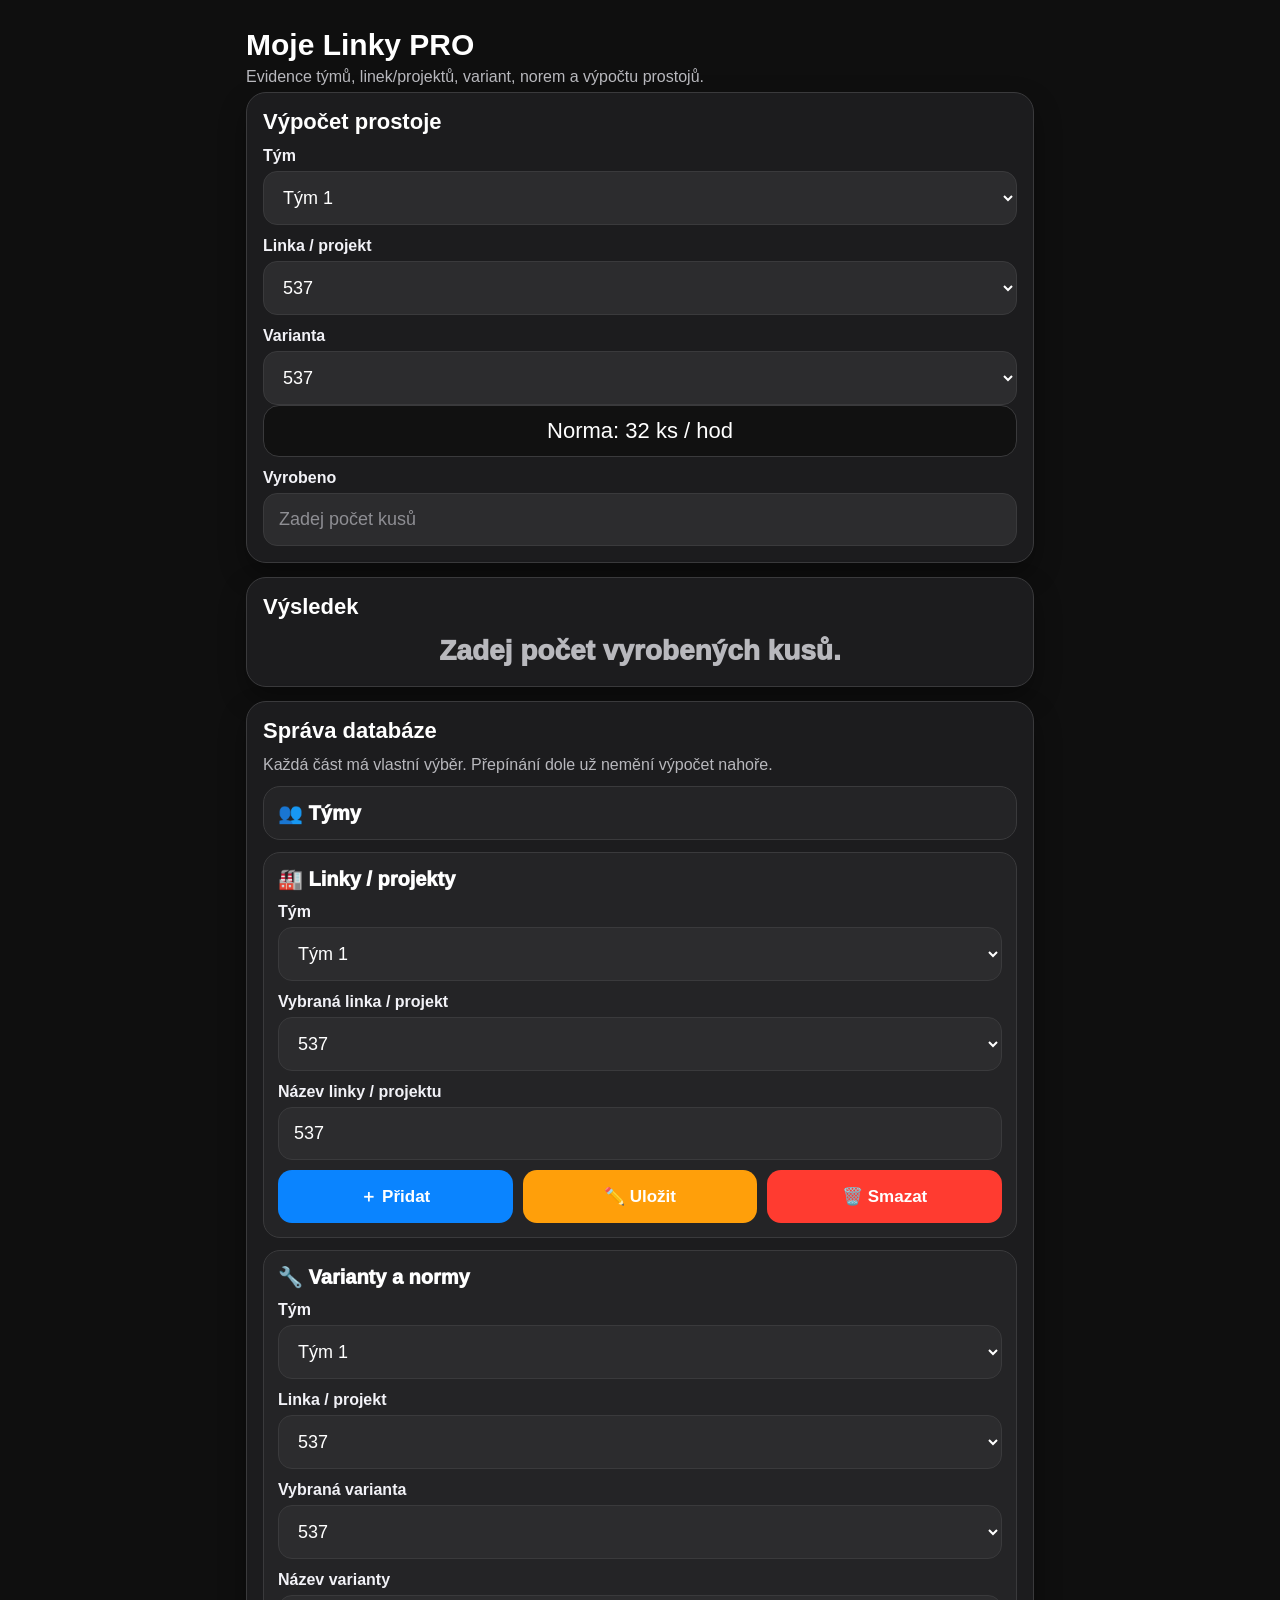
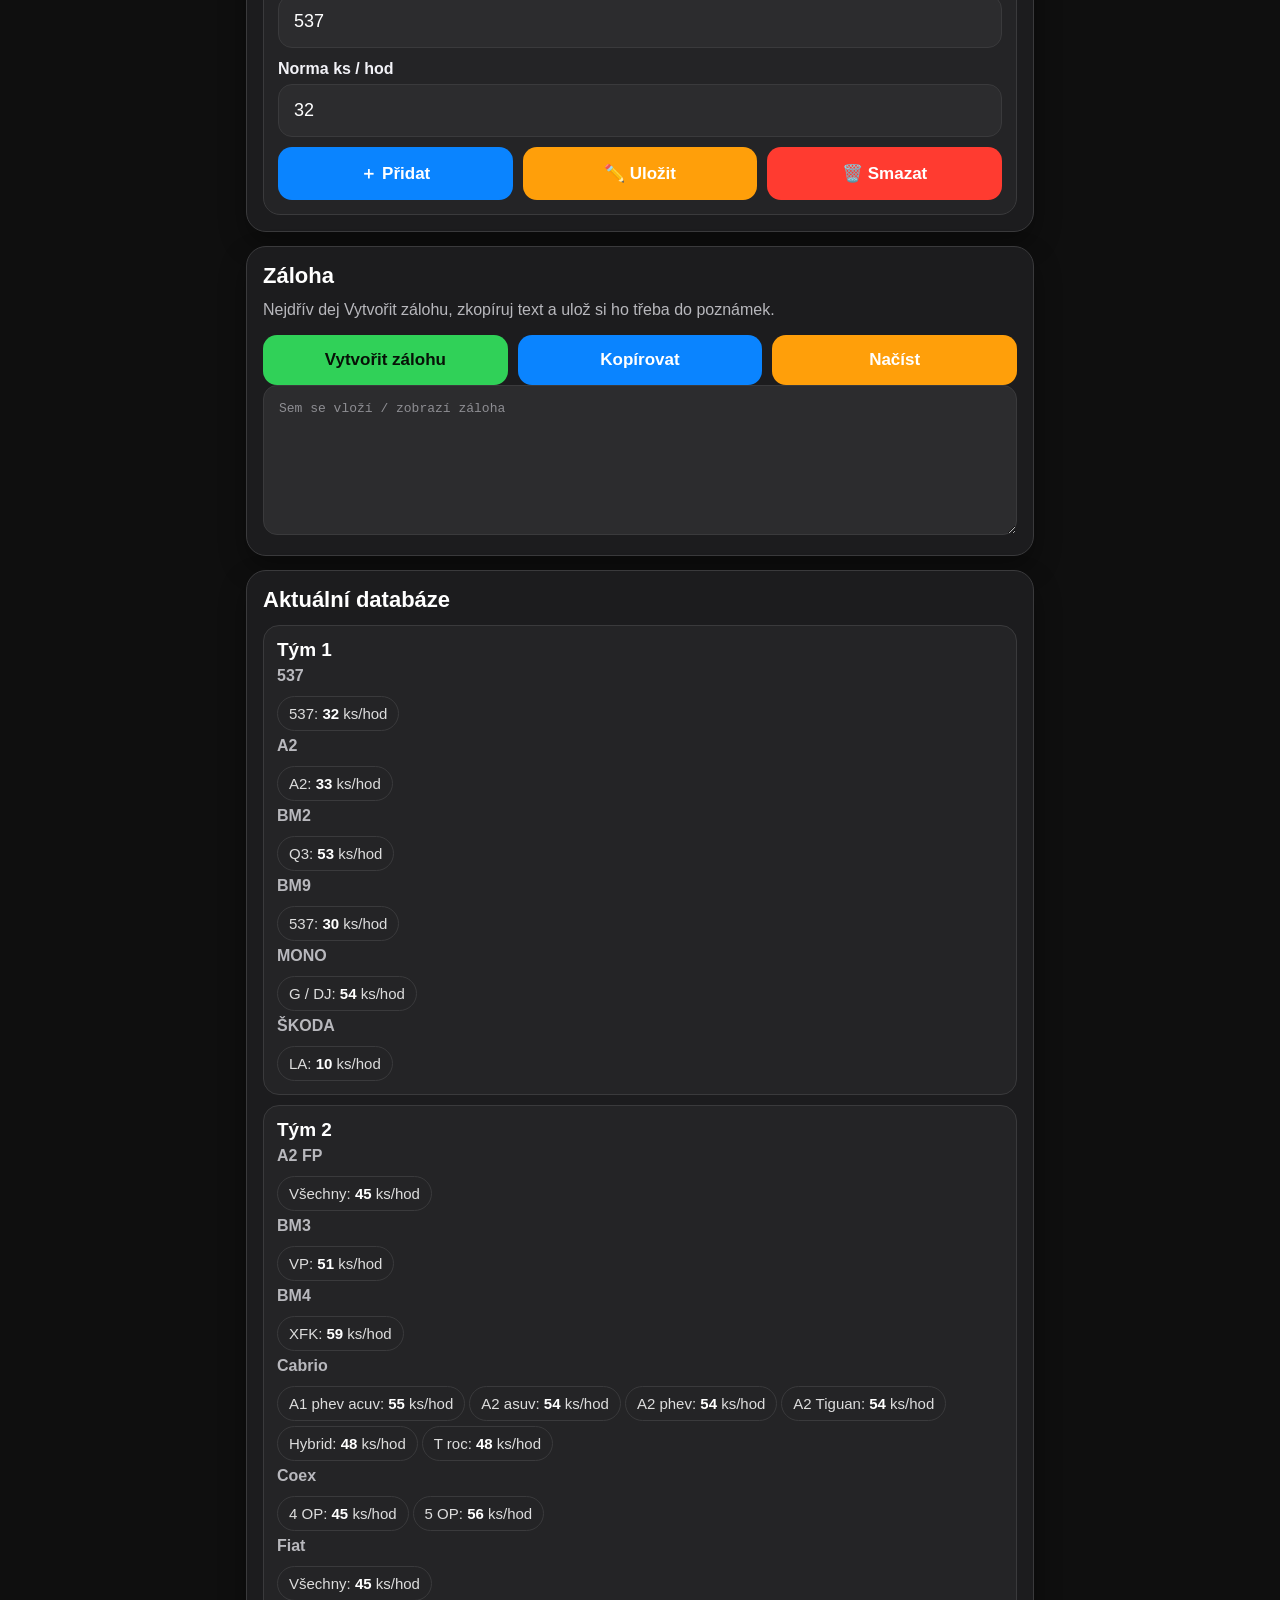
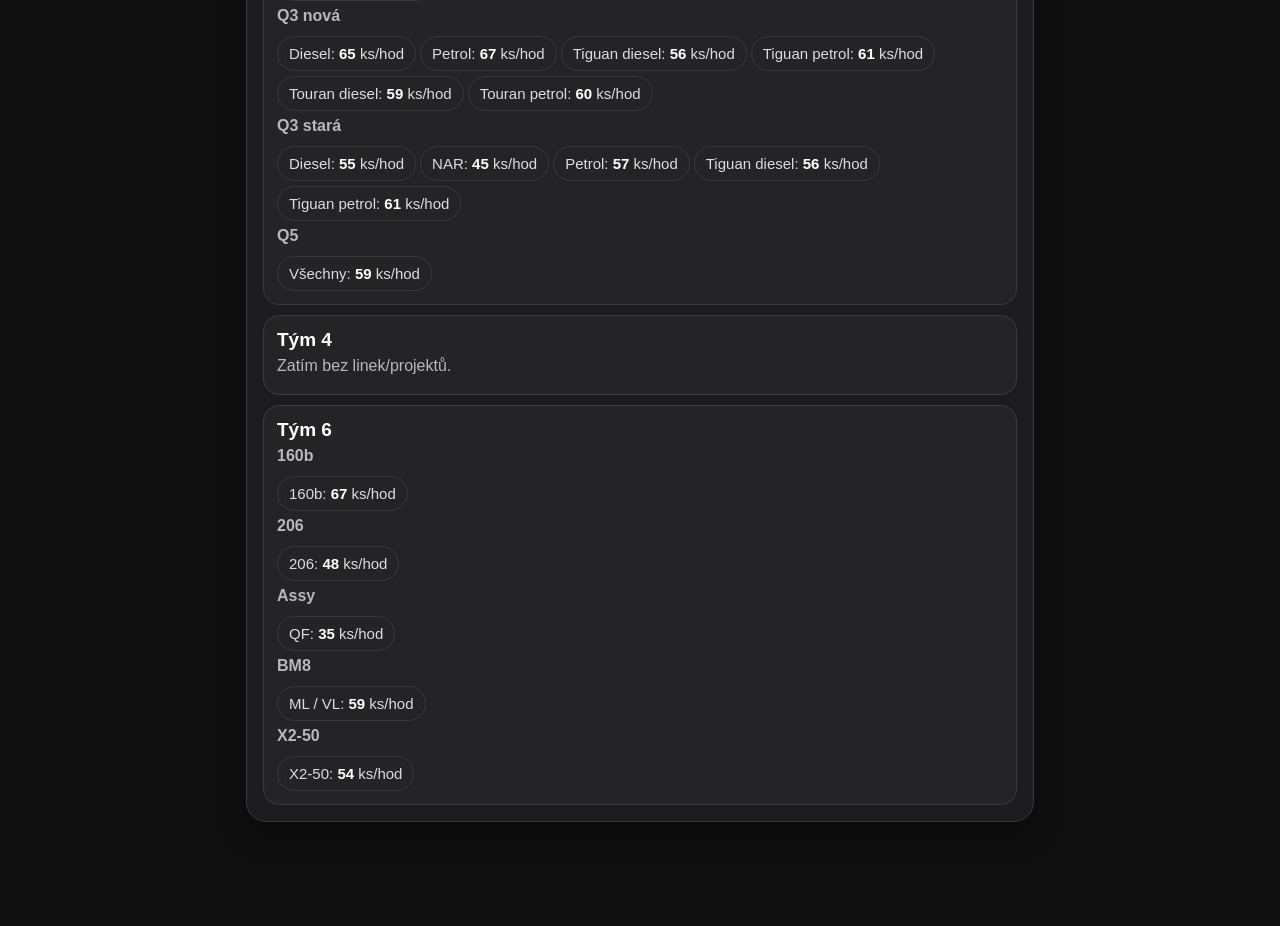
==== commit 7054fde5: "Add files via upload" ====
--- a/index.html
+++ b/index.html
@@ -5,35 +5,8 @@
 <meta name="viewport" content="width=device-width, initial-scale=1.0, viewport-fit=cover">
 <title>Moje Linky PRO</title>
 <style>
-:root{
-  --bg:#0f0f0f;--card:#1c1c1e;--card2:#242426;--input:#2c2c2e;--text:#fff;--muted:#b8b8bd;
-  --blue:#0a84ff;--orange:#ff9f0a;--red:#ff3b30;--green:#30d158;--border:#3a3a3c;
-}
-*{box-sizing:border-box}
-body{margin:0;font-family:-apple-system,BlinkMacSystemFont,"Segoe UI",Arial,sans-serif;background:var(--bg);color:var(--text)}
-.app{max-width:780px;margin:0 auto;padding:15px 15px 80px}
-h1{font-size:28px;margin:10px 0 4px}h2{font-size:19px;margin:0 0 10px}p{margin:6px 0;color:var(--muted)}
-.card{background:var(--card);border:1px solid var(--border);border-radius:18px;padding:15px;margin-bottom:12px;box-shadow:0 10px 24px #0005}
-.row{display:grid;grid-template-columns:1fr 1fr;gap:10px}.row3{display:grid;grid-template-columns:1fr 1fr 1fr;gap:10px}
-label{display:block;font-weight:700;margin:10px 0 5px;color:#eee}
-select,input,textarea{width:100%;padding:14px;margin:0;border-radius:12px;border:1px solid var(--border);background:var(--input);color:white;font-size:17px;outline:none}
-textarea{min-height:150px;resize:vertical;font-family:ui-monospace,SFMono-Regular,Menlo,Consolas,monospace;font-size:13px}
-input::placeholder{color:#8e8e93}button{width:100%;padding:14px;margin-top:10px;border-radius:13px;border:none;font-size:16px;font-weight:800;color:white;cursor:pointer}
-.btn-add{background:var(--blue)}.btn-edit{background:var(--orange)}.btn-del{background:var(--red)}.btn-green{background:var(--green);color:#071207}.btn-gray{background:#3a3a3c}.btn-small{padding:10px;font-size:14px;margin-top:6px}
-.badge{display:inline-block;background:var(--card2);border:1px solid var(--border);border-radius:999px;padding:7px 10px;margin:4px 4px 0 0;color:#ddd;font-size:14px}.badge strong{color:white}
-#vysledek{font-size:25px;line-height:1.35;margin-top:10px;text-align:center;font-weight:900}.normaBox{font-size:20px;text-align:center;padding:10px;border-radius:14px;background:#111;border:1px solid var(--border)}
-.ok{color:var(--green)}.bad{color:var(--red)}.warn{color:var(--orange)}.muted{color:var(--muted)}
-.listItem{background:var(--card2);border:1px solid var(--border);border-radius:14px;padding:12px;margin-top:8px}.listItem h3{margin:0 0 5px;font-size:17px}
-details.manage{background:var(--card2);border:1px solid var(--border);border-radius:14px;padding:12px;margin-top:10px}summary{font-weight:900;font-size:17px;cursor:pointer;list-style:none}summary::-webkit-details-marker{display:none}.hint{font-size:14px;color:var(--muted)}.listItem p{margin:4px 0}.actions{display:grid;grid-template-columns:1fr 1fr;gap:8px}.actions3{display:grid;grid-template-columns:1fr 1fr 1fr;gap:8px}
-.flash-red{animation:flashRed .45s 4}.flash-green{animation:flashGreen .45s 4}@keyframes flashRed{0%{background:rgba(255,0,0,.35)}50%{background:transparent}100%{background:rgba(255,0,0,.35)}}@keyframes flashGreen{0%{background:rgba(0,255,0,.25)}50%{background:transparent}100%{background:rgba(0,255,0,.25)}}
-
-.promptOverlay{position:fixed;inset:0;background:#0009;display:flex;align-items:center;justify-content:center;z-index:9999;padding:18px}
-.promptBox{width:100%;max-width:420px;background:#1c1c1e;border:1px solid var(--border);border-radius:18px;padding:16px;box-shadow:0 20px 60px #000}
-.promptBox h3{margin:0 0 10px;font-size:19px}
-.promptBox input{margin-top:8px}
-.promptActions{display:grid;grid-template-columns:1fr 1fr;gap:10px;margin-top:12px}
-.promptActions button{margin-top:0}
-@media(max-width:620px){.row,.row3,.actions,.actions3{grid-template-columns:1fr}h1{font-size:25px}}
+:root{--bg:#0f0f0f;--card:#1c1c1e;--card2:#242426;--input:#2c2c2e;--text:#fff;--muted:#b8b8bd;--blue:#0a84ff;--orange:#ff9f0a;--red:#ff3b30;--green:#30d158;--border:#3a3a3c}
+*{box-sizing:border-box}body{margin:0;font-family:-apple-system,BlinkMacSystemFont,"Segoe UI",Arial,sans-serif;background:var(--bg);color:var(--text)}.app{max-width:820px;margin:0 auto;padding:16px 16px 90px}h1{font-size:30px;margin:12px 0 4px}h2{font-size:22px;margin:0 0 12px}h3{margin:12px 0 8px;font-size:19px}p{margin:6px 0;color:var(--muted)}.card{background:var(--card);border:1px solid var(--border);border-radius:20px;padding:16px;margin-bottom:14px;box-shadow:0 12px 28px #0005}.sub{background:var(--card2);border:1px solid var(--border);border-radius:16px;padding:14px;margin-top:12px}label{display:block;font-weight:800;margin:12px 0 6px;color:#f2f2f7}select,input,textarea{width:100%;padding:15px;border-radius:14px;border:1px solid var(--border);background:var(--input);color:white;font-size:18px;outline:none}input::placeholder,textarea::placeholder{color:#8e8e93}textarea{min-height:150px;resize:vertical;font-family:ui-monospace,SFMono-Regular,Menlo,Consolas,monospace;font-size:13px}.row{display:grid;grid-template-columns:1fr 1fr;gap:10px}.btns{display:grid;grid-template-columns:1fr 1fr;gap:10px}.btns3{display:grid;grid-template-columns:1fr 1fr 1fr;gap:10px}button{width:100%;padding:15px;margin-top:10px;border-radius:14px;border:0;font-size:17px;font-weight:900;color:white;cursor:pointer}.blue{background:var(--blue)}.orange{background:var(--orange)}.red{background:var(--red)}.green{background:var(--green);color:#071207}.gray{background:#3a3a3c}.small{font-size:14px;padding:11px}.result{font-size:28px;line-height:1.35;text-align:center;font-weight:950;margin-top:10px}.norma{font-size:22px;text-align:center;background:#111;border:1px solid var(--border);border-radius:16px;padding:12px}.ok{color:var(--green)}.bad{color:var(--red)}.warn{color:var(--orange)}.muted{color:var(--muted)}.badge{display:inline-block;background:var(--card2);border:1px solid var(--border);border-radius:999px;padding:8px 11px;margin:5px 4px 0 0;color:#ddd;font-size:15px}.badge strong{color:white}.item{background:var(--card2);border:1px solid var(--border);border-radius:16px;padding:13px;margin-top:10px}.item h3{margin:0 0 6px}details{background:var(--card2);border:1px solid var(--border);border-radius:17px;padding:14px;margin-top:12px}summary{font-weight:950;font-size:20px;cursor:pointer;list-style:none}summary::-webkit-details-marker{display:none}.hint{font-size:15px;color:var(--muted)}.flash-red{animation:flashRed .45s 3}.flash-green{animation:flashGreen .45s 3}@keyframes flashRed{0%{background:rgba(255,0,0,.32)}50%{background:transparent}100%{background:rgba(255,0,0,.32)}}@keyframes flashGreen{0%{background:rgba(0,255,0,.22)}50%{background:transparent}100%{background:rgba(0,255,0,.22)}}@media(max-width:650px){.row,.btns,.btns3{grid-template-columns:1fr}h1{font-size:28px}.app{padding-left:14px;padding-right:14px}}
 </style>
 </head>
 <body>
@@ -41,469 +14,108 @@
 <h1>Moje Linky PRO</h1>
 <p>Evidence týmů, linek/projektů, variant, norem a výpočtu prostojů.</p>
 
-<div class="card">
+<section class="card">
   <h2>Výpočet prostoje</h2>
-  <label>Tým</label><select id="team"></select>
-  <label>Linka / projekt</label><select id="linka"></select>
-  <label>Varianta</label><select id="varianta"></select>
-  <div class="normaBox" id="normaBox">Norma: —</div>
-  <label>Vyrobeno</label><input id="vyrobeno" type="number" inputmode="numeric" pattern="[0-9]*" min="0" placeholder="Zadej počet vyrobených kusů">
+  <label>Tým</label><select id="calcTeam"></select>
+  <label>Linka / projekt</label><select id="calcLine"></select>
+  <label>Varianta</label><select id="calcVariant"></select>
+  <div class="norma" id="normaBox">Norma: —</div>
+  <label>Vyrobeno</label><input id="produced" type="number" inputmode="numeric" pattern="[0-9]*" placeholder="Zadej počet kusů">
+</section>
+<section class="card">
+  <h2>Výsledek</h2>
+  <div id="result" class="result muted">Zadej počet vyrobených kusů.</div>
+  <div id="detail"></div>
+</section>
+
+<section class="card">
+  <h2>Správa databáze</h2>
+  <p>Každá část má vlastní výběr. Přepínání dole už nemění výpočet nahoře.</p>
+  <details>
+    <summary>👥 Týmy</summary>
+    <label>Vybraný tým</label><select id="teamSel"></select>
+    <label>Název týmu</label><input id="teamName" placeholder="např. 4">
+    <div class="btns3"><button class="blue" onclick="addTeam()">＋ Přidat</button><button class="orange" onclick="renameTeam()">✏️ Uložit</button><button class="red" onclick="deleteTeam()">🗑️ Smazat</button></div>
+  </details>
+  <details open>
+    <summary>🏭 Linky / projekty</summary>
+    <label>Tým</label><select id="lineTeam"></select>
+    <label>Vybraná linka / projekt</label><select id="lineSel"></select>
+    <label>Název linky / projektu</label><input id="lineName" placeholder="např. BM5">
+    <div class="btns3"><button class="blue" onclick="addLine()">＋ Přidat</button><button class="orange" onclick="renameLine()">✏️ Uložit</button><button class="red" onclick="deleteLine()">🗑️ Smazat</button></div>
+  </details>
+  <details open>
+    <summary>🔧 Varianty a normy</summary>
+    <label>Tým</label><select id="varTeam"></select>
+    <label>Linka / projekt</label><select id="varLine"></select>
+    <label>Vybraná varianta</label><select id="varSel"></select>
+    <label>Název varianty</label><input id="varName" placeholder="např. Varianta A">
+    <label>Norma ks / hod</label><input id="varNorm" type="number" inputmode="numeric" pattern="[0-9]*" placeholder="např. 60">
+    <div class="btns3"><button class="blue" onclick="addVariant()">＋ Přidat</button><button class="orange" onclick="saveVariant()">✏️ Uložit</button><button class="red" onclick="deleteVariant()">🗑️ Smazat</button></div>
+  </details>
+</section>
+
+<section class="card">
+  <h2>Záloha</h2>
+  <p>Nejdřív dej Vytvořit zálohu, zkopíruj text a ulož si ho třeba do poznámek.</p>
+  <div class="btns3"><button class="green" onclick="exportBackup()">Vytvořit zálohu</button><button class="blue" onclick="copyBackup()">Kopírovat</button><button class="orange" onclick="importBackup()">Načíst</button></div>
+  <textarea id="backupBox" placeholder="Sem se vloží / zobrazí záloha"></textarea>
+</section>
+
+<section class="card"><h2>Aktuální databáze</h2><div id="overview"></div></section>
 </div>
-
-<div class="card">
-  <h2>Výsledek</h2>
-  <div id="vysledek" class="muted">Vyber tým, linku, variantu a zadej výrobu.</div>
-  <div id="detail"></div>
-</div>
-
-<div class="card">
-  <h2>Správa databáze</h2>
-  <p class="hint">Rozbal jen tu část, kterou chceš upravit. Nemusíš nic mazat kvůli změně názvu nebo normy.</p>
-
-  <details class="manage">
-    <summary>👥 Týmy</summary>
-    <label>Vybraný tým</label><select id="manageTeamSelect"></select>
-    <label>Název / číslo týmu</label><input id="manageTeamName" type="text" placeholder="např. 1, 2, 4, Noční">
-    <div class="actions3">
-      <button class="btn-add" onclick="pridatTymForm()">➕ Přidat tým</button>
-      <button class="btn-edit" onclick="upravitTymForm()">✏️ Uložit změnu</button>
-      <button class="btn-del" onclick="smazatTymForm()">🗑️ Smazat tým</button>
-    </div>
-  </details>
-
-  <details class="manage">
-    <summary>🏭 Linky / projekty</summary>
-    <label>Tým</label><select id="manageLineTeam"></select>
-    <label>Vybraná linka / projekt</label><select id="manageLineSelect"></select>
-    <label>Název linky / projektu</label><input id="manageLineName" type="text" placeholder="např. Linka 1, Projekt A">
-    <div class="actions3">
-      <button class="btn-add" onclick="pridatLinkuForm()">➕ Přidat linku</button>
-      <button class="btn-edit" onclick="upravitLinkuForm()">✏️ Uložit změnu</button>
-      <button class="btn-del" onclick="smazatLinkuForm()">🗑️ Smazat linku</button>
-    </div>
-  </details>
-
-  <details class="manage">
-    <summary>🔧 Varianty a normy</summary>
-    <label>Tým</label><select id="manageVarTeam"></select>
-    <label>Linka / projekt</label><select id="manageVarLine"></select>
-    <label>Vybraná varianta</label><select id="manageVarSelect"></select>
-    <label>Název varianty</label><input id="manageVarName" type="text" placeholder="např. Varianta A">
-    <label>Norma ks / hod</label><input id="manageVarNorm" type="number" inputmode="decimal" pattern="[0-9]*" min="0" placeholder="např. 60">
-    <div class="actions3">
-      <button class="btn-add" onclick="pridatVariantuForm()">➕ Přidat variantu</button>
-      <button class="btn-edit" onclick="upravitVariantuForm()">✏️ Uložit změnu</button>
-      <button class="btn-del" onclick="smazatVariantuForm()">🗑️ Smazat variantu</button>
-    </div>
-  </details>
-</div>
-
-<div class="card">
-  <h2>Záloha dat</h2>
-  <p class="hint">Záloha obsahuje týmy, linky, varianty, normy, uložené hodnoty vyrobeno i poslední výběry.</p>
-  <div class="actions3">
-    <button class="btn-green" onclick="exportBackup()">⬇️ Vytvořit zálohu</button>
-    <button class="btn-add" onclick="importBackup()">⬆️ Načíst zálohu</button>
-    <button class="btn-gray" onclick="copyBackup()">📋 Kopírovat</button>
-  </div>
-  <textarea id="backupBox" placeholder="Tady se zobrazí záloha, nebo sem vlož zálohu pro načtení."></textarea>
-</div>
-
-<div class="card">
-  <h2>Aktuální databáze</h2>
-  <div id="prehledDat"></div>
-</div>
-</div>
-
 <script>
-const DATA_KEY="moje_linky_pro_data_v2";
-const STAV_KEY="moje_linky_pro_stav_v2";
-const VYROBA_KEY="moje_linky_pro_vyroba_v2";
-const LINE_STAV_KEY="moje_linky_pro_stav_linek_v2";
-
-let defaultData={
-  "1":{
-    "537":{"varianty":{"537":32}},
-    "A2":{"varianty":{"A2":33}},
-    "BM2":{"varianty":{"Q3":53}},
-    "BM9":{"varianty":{"537":30}},
-    "MONO":{"varianty":{"G / DJ":54}},
-    "ŠKODA":{"varianty":{"LA":10}}
-  },
-  "2":{
-    "A2 FP":{"varianty":{"Všechny":45}},
-    "BM3":{"varianty":{"VP":51}},
-    "BM4":{"varianty":{"XFK":59}},
-    "Cabrio":{"varianty":{"A2 Tiguan":54,"A2 asuv":54,"Hybrid":48,"A2 phev":54,"T roc":48,"A1 phev acuv":55}},
-    "Coex":{"varianty":{"4 OP":45,"5 OP":56}},
-    "Fiat":{"varianty":{"Všechny":45}},
-    "Q3 nová":{"varianty":{"Petrol":67,"Diesel":65,"Tiguan petrol":61,"Tiguan diesel":56,"Touran petrol":60,"Touran diesel":59}},
-    "Q3 stará":{"varianty":{"Petrol":57,"Diesel":55,"NAR":45,"Tiguan petrol":61,"Tiguan diesel":56}},
-    "Q5":{"varianty":{"Všechny":59}}
-  },
-  "4":{},
-  "6":{
-    "160b":{"varianty":{"160b":67}},
-    "206":{"varianty":{"206":48}},
-    "Assy":{"varianty":{"QF":35}},
-    "BM8":{"varianty":{"ML / VL":59}},
-    "X2-50":{"varianty":{"X2-50":54}}
-  }
-};
-let data=loadJSON(DATA_KEY,defaultData);
-let stav=loadJSON(STAV_KEY,{});
-let vyroba=loadJSON(VYROBA_KEY,{});
-let stavLinek=loadJSON(LINE_STAV_KEY,{});
-
-function mergeDefaultData(){
-  let changed=false;
-  Object.entries(defaultData).forEach(([team,linky])=>{
-    if(!data[team]){data[team]={};changed=true}
-    Object.entries(linky).forEach(([line,obj])=>{
-      if(!data[team][line]){data[team][line]={varianty:{}};changed=true}
-      if(!data[team][line].varianty){data[team][line].varianty={};changed=true}
-      Object.entries(obj.varianty||{}).forEach(([variant,norma])=>{
-        if(data[team][line].varianty[variant]===undefined){
-          data[team][line].varianty[variant]=norma;
-          changed=true;
-        }
-      });
-    });
-  });
-  if(changed)saveJSON(DATA_KEY,data);
-}
-mergeDefaultData();
-
-const teamSelect=document.getElementById("team");
-const linkaSelect=document.getElementById("linka");
-const variantaSelect=document.getElementById("varianta");
-const input=document.getElementById("vyrobeno");
-const vysledek=document.getElementById("vysledek");
-const detail=document.getElementById("detail");
-const normaBox=document.getElementById("normaBox");
-const appDiv=document.getElementById("app");
-
-function loadJSON(key,fallback){try{return JSON.parse(localStorage.getItem(key))||fallback}catch(e){return fallback}}
-function saveJSON(key,value){localStorage.setItem(key,JSON.stringify(value))}
-function ulozData(){saveJSON(DATA_KEY,data)}
-function ulozStav(){saveJSON(STAV_KEY,stav)}
-function ulozVyrobu(){saveJSON(VYROBA_KEY,vyroba)}
-function ulozStavLinek(){saveJSON(LINE_STAV_KEY,stavLinek)}
-function esc(s){return String(s??"").replace(/[&<>'"]/g,m=>({"&":"&amp;","<":"&lt;",">":"&gt;","'":"&#39;",'"':"&quot;"}[m]))}
-function cislo(txt){let n=Number(String(txt).replace(",","."));return Number.isFinite(n)?n:0}
-function vlastniPrompt(nadpis, vychozi="", numeric=false){
-  return new Promise(resolve=>{
-    let overlay=document.createElement("div");
-    overlay.className="promptOverlay";
-    overlay.innerHTML=`<div class="promptBox"><h3>${esc(nadpis)}</h3><input id="promptInput" ${numeric?'type="number" inputmode="decimal" pattern="[0-9]*"':'type="text"'} value="${esc(vychozi)}"><div class="promptActions"><button class="btn-gray" id="promptCancel">Zrušit</button><button class="btn-add" id="promptOk">OK</button></div></div>`;
-    document.body.appendChild(overlay);
-    let inp=overlay.querySelector("#promptInput");
-    let close=val=>{overlay.remove();resolve(val)};
-    overlay.querySelector("#promptCancel").onclick=()=>close(null);
-    overlay.querySelector("#promptOk").onclick=()=>close(inp.value);
-    inp.addEventListener("keydown",e=>{if(e.key==="Enter")close(inp.value);if(e.key==="Escape")close(null)});
-    setTimeout(()=>{inp.focus();inp.select()},50);
-  });
-}
-function zadejText(text, vychozi=""){return vlastniPrompt(text, vychozi, false)}
-function zadejCislo(text, vychozi=""){return vlastniPrompt(text, vychozi, true)}
-function selectedTeam(){return teamSelect.value}
-function selectedLink(){return linkaSelect.value}
-function selectedVar(){return variantaSelect.value}
-function lineStateKey(team,link){return team+"||"+link}
-function prodKey(team,link,varianta){return team+"||"+link+"||"+varianta}
-function aktualniLinka(){let t=selectedTeam(),l=selectedLink();return data[t]&&data[t][l]?data[t][l]:null}
-function aktualniNorma(){let l=aktualniLinka();if(!l)return 0;let v=selectedVar();return l.varianty&&l.varianty[v]?cislo(l.varianty[v]):0}
-
-teamSelect.onchange=()=>{stav.team=selectedTeam();ulozStav();nactiLinky()};
-linkaSelect.onchange=()=>{
-  stav.linka=selectedLink();
-  ulozStav();
-  nactiVarianty(true);
-};
-variantaSelect.onchange=()=>{
-  stav.varianta=selectedVar();
-  stavLinek[lineStateKey(selectedTeam(),selectedLink())]=selectedVar();
-  ulozStav();ulozStavLinek();
-  nactiVyrobu();spocitat();
-};
-input.oninput=()=>{
-  if(selectedTeam()&&selectedLink()&&selectedVar()){
-    vyroba[prodKey(selectedTeam(),selectedLink(),selectedVar())]=input.value;
-    ulozVyrobu();
-  }
-  spocitat();
-};
-
-function nactiTymy(){
-  teamSelect.innerHTML="";
-  Object.keys(data).sort((a,b)=>String(a).localeCompare(String(b),'cs',{numeric:true})).forEach(t=>teamSelect.add(new Option("Tým "+t,t)));
-  if(stav.team&&data[stav.team])teamSelect.value=stav.team;
-  else if(teamSelect.options.length)stav.team=teamSelect.value;
-}
-function nactiLinky(){
-  linkaSelect.innerHTML="";variantaSelect.innerHTML="";
-  let t=selectedTeam();let linky=data[t]||{};
-  Object.keys(linky).sort((a,b)=>a.localeCompare(b,'cs',{numeric:true})).forEach(l=>linkaSelect.add(new Option(l,l)));
-  if(stav.linka&&linky[stav.linka])linkaSelect.value=stav.linka;
-  else if(linkaSelect.options.length)stav.linka=linkaSelect.value;
-  ulozStav();
-  nactiVarianty(false);
-}
-function nactiVarianty(rememberPerLine){
-  variantaSelect.innerHTML="";
-  let l=aktualniLinka();
-  if(!l){normaBox.textContent="Norma: —";input.value="";spocitat();renderPrehled();return}
-  if(!l.varianty)l.varianty={};
-  let vars=Object.keys(l.varianty).sort((a,b)=>a.localeCompare(b,'cs',{numeric:true}));
-  vars.forEach(v=>variantaSelect.add(new Option(v,v)));
-  let savedForLine=stavLinek[lineStateKey(selectedTeam(),selectedLink())];
-  if(savedForLine&&l.varianty[savedForLine])variantaSelect.value=savedForLine;
-  else if(stav.varianta&&l.varianty[stav.varianta]&&!rememberPerLine)variantaSelect.value=stav.varianta;
-  else if(variantaSelect.options.length)variantaSelect.value=variantaSelect.options[0].value;
-  stav.varianta=selectedVar();
-  if(selectedVar())stavLinek[lineStateKey(selectedTeam(),selectedLink())]=selectedVar();
-  ulozStav();ulozStavLinek();
-  nactiVyrobu();spocitat();renderPrehled();
-}
-function nactiVyrobu(){
-  let k=prodKey(selectedTeam(),selectedLink(),selectedVar());
-  input.value=vyroba[k]??"";
-}
-function spocitat(){
-  let norma=aktualniNorma();
-  normaBox.textContent=norma?"Norma: "+norma+" ks / hod":"Norma: —";
-  appDiv.classList.remove("flash-red","flash-green");
-  if(!selectedTeam()||!selectedLink()||!selectedVar()){
-    vysledek.className="muted";vysledek.innerHTML="Nejdřív přidej/vyber tým, linku a variantu.";detail.innerHTML="";return;
-  }
-  if(!norma){vysledek.className="warn";vysledek.innerHTML="Tato varianta nemá nastavenou normu.";detail.innerHTML="";return}
-  let v=cislo(input.value);
-  if(!v){vysledek.className="muted";vysledek.innerHTML="Zadej počet vyrobených kusů.";detail.innerHTML="";return}
-  let casNaKus=60/norma;
-  let odprac=v*casNaKus;
-  let prostoj=Math.max(0,Math.round(60-odprac));
-  let vykon=(v/norma)*100;
-  void appDiv.offsetWidth;
-  if(vykon<86){appDiv.classList.add("flash-red");vysledek.className="bad"}else{appDiv.classList.add("flash-green");vysledek.className="ok"}
-  vysledek.innerHTML=(odprac>60?"Překročeno":"Prostoj: "+prostoj+" min")+"<br>Výkon: "+vykon.toFixed(1)+" %";
-  detail.innerHTML=`<span class="badge"><strong>Tým:</strong> ${esc(selectedTeam())}</span><span class="badge"><strong>Linka:</strong> ${esc(selectedLink())}</span><span class="badge"><strong>Varianta:</strong> ${esc(selectedVar())}</span><span class="badge"><strong>Norma:</strong> ${norma} ks/hod</span><span class="badge"><strong>Vyrobeno:</strong> ${v} ks</span>`;
-}
-
-async function pridatTym(){
-  let n=await zadejText("Název/číslo nového týmu:"); if(!n)return; n=n.trim(); if(!n)return;
-  if(data[n]){alert("Tento tým už existuje.");return}
-  data[n]={};stav.team=n;stav.linka="";stav.varianta="";ulozData();ulozStav();nactiTymy();nactiLinky();
-}
-async function upravitTym(){
-  let old=selectedTeam(); if(!old)return;
-  let n=await zadejText("Nový název/číslo týmu:",old); if(!n)return; n=n.trim(); if(!n||n===old)return;
-  if(data[n]){alert("Tento tým už existuje.");return}
-  data[n]=data[old]; delete data[old];
-  prejmenujKlice(old,null,null,n,null,null);
-  stav.team=n;ulozData();ulozStav();nactiTymy();nactiLinky();
-}
-function smazatTym(){
-  let t=selectedTeam(); if(!t)return;
-  if(!confirm("Smazat celý tým "+t+" včetně všech linek a variant?"))return;
-  delete data[t];
-  Object.keys(vyroba).forEach(k=>{if(k.startsWith(t+"||"))delete vyroba[k]});
-  Object.keys(stavLinek).forEach(k=>{if(k.startsWith(t+"||"))delete stavLinek[k]});
-  stav={};ulozData();ulozVyrobu();ulozStavLinek();ulozStav();nactiTymy();nactiLinky();
-}
-async function pridatLinku(){
-  let t=selectedTeam(); if(!t){alert("Nejdřív vyber nebo přidej tým.");return}
-  let n=await zadejText("Název nové linky / projektu:"); if(!n)return; n=n.trim(); if(!n)return;
-  if(data[t][n]){alert("Tato linka už v týmu existuje.");return}
-  data[t][n]={varianty:{}};
-  let v=await zadejText("Název první varianty:");
-  if(v){let norma=await zadejCislo("Norma pro variantu "+v+" v ks/hod:");data[t][n].varianty[v.trim()]=cislo(norma)}
-  stav.linka=n;stav.varianta=v?v.trim():"";ulozData();ulozStav();nactiLinky();
-}
-async function upravitLinku(){
-  let t=selectedTeam(),old=selectedLink(); if(!old)return;
-  let n=await zadejText("Nový název linky / projektu:",old); if(!n)return; n=n.trim(); if(!n||n===old)return;
-  if(data[t][n]){alert("Tato linka už existuje.");return}
-  data[t][n]=data[t][old]; delete data[t][old];
-  prejmenujKlice(t,old,null,t,n,null);
-  stav.linka=n;ulozData();ulozStav();nactiLinky();
-}
-function smazatLinku(){
-  let t=selectedTeam(),l=selectedLink(); if(!l)return;
-  if(!confirm("Smazat linku/projekt "+l+" včetně variant?"))return;
-  delete data[t][l];
-  Object.keys(vyroba).forEach(k=>{if(k.startsWith(t+"||"+l+"||"))delete vyroba[k]});
-  delete stavLinek[lineStateKey(t,l)];
-  stav.linka="";stav.varianta="";ulozData();ulozVyrobu();ulozStavLinek();ulozStav();nactiLinky();
-}
-async function pridatVariantu(){
-  let l=aktualniLinka(); if(!l){alert("Nejdřív vyber nebo přidej linku.");return}
-  let v=await zadejText("Název nové varianty:"); if(!v)return; v=v.trim(); if(!v)return;
-  if(l.varianty[v]){alert("Tato varianta už na této lince existuje.");return}
-  let n=await zadejCislo("Norma v ks/hod:"); l.varianty[v]=cislo(n);
-  stav.varianta=v;stavLinek[lineStateKey(selectedTeam(),selectedLink())]=v;
-  ulozData();ulozStav();ulozStavLinek();nactiVarianty(false);
-}
-async function upravitVariantu(){
-  let l=aktualniLinka(),old=selectedVar(); if(!l||!old)return;
-  let v=await zadejText("Název varianty:",old); if(!v)return; v=v.trim(); if(!v)return;
-  let n=await zadejCislo("Norma v ks/hod:",l.varianty[old]); if(n===null)return;
-  if(v!==old&&l.varianty[v]){alert("Tato varianta už existuje.");return}
-  let oldNorm=l.varianty[old]; delete l.varianty[old]; l.varianty[v]=cislo(n)||oldNorm;
-  if(v!==old)prejmenujKlice(selectedTeam(),selectedLink(),old,selectedTeam(),selectedLink(),v);
-  stav.varianta=v;stavLinek[lineStateKey(selectedTeam(),selectedLink())]=v;
-  ulozData();ulozStav();ulozStavLinek();nactiVarianty(false);
-}
-function smazatVariantu(){
-  let l=aktualniLinka(),v=selectedVar(); if(!l||!v)return;
-  if(!confirm("Smazat variantu "+v+"?"))return;
-  delete l.varianty[v]; delete vyroba[prodKey(selectedTeam(),selectedLink(),v)];
-  stav.varianta="";delete stavLinek[lineStateKey(selectedTeam(),selectedLink())];
-  ulozData();ulozVyrobu();ulozStavLinek();ulozStav();nactiVarianty(false);
-}
-function prejmenujKlice(oldT,oldL,oldV,newT,newL,newV){
-  let nv={};
-  Object.entries(vyroba).forEach(([k,val])=>{
-    let [t,l,v]=k.split("||");
-    if((oldT===null||t===oldT)&&(oldL===null||l===oldL)&&(oldV===null||v===oldV)){
-      t=newT??t;l=newL??l;v=newV??v;
-    }
-    nv[prodKey(t,l,v)]=val;
-  });
-  vyroba=nv;ulozVyrobu();
-  let ns={};
-  Object.entries(stavLinek).forEach(([k,val])=>{
-    let [t,l]=k.split("||");
-    if((oldT===null||t===oldT)&&(oldL===null||l===oldL)){
-      t=newT??t;l=newL??l;if(oldV!==null&&val===oldV)val=newV;
-    }
-    ns[lineStateKey(t,l)]=val;
-  });
-  stavLinek=ns;ulozStavLinek();
-}
-
-function fillSelect(sel, items, labelFn=x=>x){
-  if(!sel)return;
-  let old=sel.value;
-  sel.innerHTML="";
-  items.forEach(x=>sel.add(new Option(labelFn(x),x)));
-  if(items.includes(old))sel.value=old;
-}
-function refreshSprava(){
-  const teams=Object.keys(data).sort((a,b)=>a.localeCompare(b,'cs',{numeric:true}));
-  fillSelect(document.getElementById('manageTeamSelect'),teams,t=>'Tým '+t);
-  fillSelect(document.getElementById('manageLineTeam'),teams,t=>'Tým '+t);
-  fillSelect(document.getElementById('manageVarTeam'),teams,t=>'Tým '+t);
-  if(document.getElementById('manageTeamSelect') && selectedTeam()) document.getElementById('manageTeamSelect').value=selectedTeam();
-  if(document.getElementById('manageLineTeam') && selectedTeam()) document.getElementById('manageLineTeam').value=selectedTeam();
-  if(document.getElementById('manageVarTeam') && selectedTeam()) document.getElementById('manageVarTeam').value=selectedTeam();
-  refreshTeamForm(); refreshLineForm(); refreshVarForm();
-}
-function refreshTeamForm(){
-  let s=document.getElementById('manageTeamSelect'), n=document.getElementById('manageTeamName');
-  if(!s||!n)return; n.value=s.value||'';
-}
-function refreshLineForm(){
-  let ts=document.getElementById('manageLineTeam'), ls=document.getElementById('manageLineSelect'), name=document.getElementById('manageLineName');
-  if(!ts||!ls||!name)return;
-  let t=ts.value||selectedTeam(); let linky=Object.keys(data[t]||{}).sort((a,b)=>a.localeCompare(b,'cs',{numeric:true}));
-  fillSelect(ls,linky);
-  if(t===selectedTeam() && selectedLink() && linky.includes(selectedLink()))ls.value=selectedLink();
-  name.value=ls.value||'';
-}
-function refreshVarForm(){
-  let ts=document.getElementById('manageVarTeam'), ls=document.getElementById('manageVarLine'), vs=document.getElementById('manageVarSelect'), name=document.getElementById('manageVarName'), norm=document.getElementById('manageVarNorm');
-  if(!ts||!ls||!vs||!name||!norm)return;
-  let t=ts.value||selectedTeam(); let linky=Object.keys(data[t]||{}).sort((a,b)=>a.localeCompare(b,'cs',{numeric:true}));
-  fillSelect(ls,linky);
-  if(t===selectedTeam() && selectedLink() && linky.includes(selectedLink()))ls.value=selectedLink();
-  let l=ls.value; let vars=Object.keys((data[t]&&data[t][l]&&data[t][l].varianty)||{}).sort((a,b)=>a.localeCompare(b,'cs',{numeric:true}));
-  fillSelect(vs,vars);
-  if(t===selectedTeam() && l===selectedLink() && selectedVar() && vars.includes(selectedVar()))vs.value=selectedVar();
-  let v=vs.value; name.value=v||''; norm.value=v?data[t][l].varianty[v]:'';
-}
-function hookSprava(){
-  let map={
-    manageTeamSelect:refreshTeamForm,
-    manageLineTeam:refreshLineForm,
-    manageLineSelect:()=>{let s=document.getElementById('manageLineSelect'),n=document.getElementById('manageLineName'); if(s&&n)n.value=s.value||''},
-    manageVarTeam:refreshVarForm,
-    manageVarLine:refreshVarForm,
-    manageVarSelect:()=>{let ts=document.getElementById('manageVarTeam'),ls=document.getElementById('manageVarLine'),vs=document.getElementById('manageVarSelect'),n=document.getElementById('manageVarName'),no=document.getElementById('manageVarNorm'); if(ts&&ls&&vs&&n&&no){n.value=vs.value||''; no.value=vs.value?data[ts.value][ls.value].varianty[vs.value]:''}}
-  };
-  Object.entries(map).forEach(([id,fn])=>{let el=document.getElementById(id); if(el)el.onchange=fn});
-}
-function pridatTymForm(){
-  let n=(document.getElementById('manageTeamName').value||'').trim(); if(!n){alert('Zadej název týmu.');return} if(data[n]){alert('Tento tým už existuje.');return}
-  data[n]={}; stav.team=n; stav.linka=''; stav.varianta=''; ulozData();ulozStav();nactiTymy();nactiLinky();refreshSprava();renderPrehled();
-}
-function upravitTymForm(){
-  let old=document.getElementById('manageTeamSelect').value, n=(document.getElementById('manageTeamName').value||'').trim(); if(!old||!n)return; if(n!==old&&data[n]){alert('Tento tým už existuje.');return}
-  if(n!==old){data[n]=data[old];delete data[old];prejmenujKlice(old,null,null,n,null,null);if(stav.team===old)stav.team=n}
-  ulozData();ulozStav();nactiTymy();nactiLinky();refreshSprava();renderPrehled();
-}
-function smazatTymForm(){
-  let t=document.getElementById('manageTeamSelect').value; if(!t)return; teamSelect.value=t; smazatTym(); refreshSprava();
-}
-function pridatLinkuForm(){
-  let t=document.getElementById('manageLineTeam').value, n=(document.getElementById('manageLineName').value||'').trim(); if(!t||!n){alert('Vyber tým a zadej název linky.');return} if(data[t][n]){alert('Tato linka už existuje.');return}
-  data[t][n]={varianty:{}}; stav.team=t; stav.linka=n; stav.varianta=''; ulozData();ulozStav();nactiTymy();nactiLinky();refreshSprava();renderPrehled();
-}
-function upravitLinkuForm(){
-  let t=document.getElementById('manageLineTeam').value, old=document.getElementById('manageLineSelect').value, n=(document.getElementById('manageLineName').value||'').trim(); if(!t||!old||!n)return; if(n!==old&&data[t][n]){alert('Tato linka už existuje.');return}
-  if(n!==old){data[t][n]=data[t][old];delete data[t][old];prejmenujKlice(t,old,null,t,n,null);if(stav.team===t&&stav.linka===old)stav.linka=n}
-  ulozData();ulozStav();nactiTymy();nactiLinky();refreshSprava();renderPrehled();
-}
-function smazatLinkuForm(){
-  let t=document.getElementById('manageLineTeam').value, l=document.getElementById('manageLineSelect').value; if(!t||!l)return; teamSelect.value=t; nactiLinky(); linkaSelect.value=l; smazatLinku(); refreshSprava();
-}
-function pridatVariantuForm(){
-  let t=document.getElementById('manageVarTeam').value, l=document.getElementById('manageVarLine').value, v=(document.getElementById('manageVarName').value||'').trim(), n=cislo(document.getElementById('manageVarNorm').value); if(!t||!l||!v){alert('Vyber tým, linku a zadej variantu.');return} if(data[t][l].varianty[v]){alert('Tato varianta už existuje.');return}
-  data[t][l].varianty[v]=n; stav.team=t;stav.linka=l;stav.varianta=v;stavLinek[lineStateKey(t,l)]=v; ulozData();ulozStav();ulozStavLinek();nactiTymy();nactiLinky();refreshSprava();renderPrehled();
-}
-function upravitVariantuForm(){
-  let t=document.getElementById('manageVarTeam').value, l=document.getElementById('manageVarLine').value, old=document.getElementById('manageVarSelect').value, v=(document.getElementById('manageVarName').value||'').trim(), n=cislo(document.getElementById('manageVarNorm').value); if(!t||!l||!old||!v)return; if(v!==old&&data[t][l].varianty[v]){alert('Tato varianta už existuje.');return}
-  delete data[t][l].varianty[old]; data[t][l].varianty[v]=n; if(v!==old)prejmenujKlice(t,l,old,t,l,v); if(stav.team===t&&stav.linka===l)stav.varianta=v; stavLinek[lineStateKey(t,l)]=v; ulozData();ulozStav();ulozStavLinek();nactiTymy();nactiLinky();refreshSprava();renderPrehled();
-}
-function smazatVariantuForm(){
-  let t=document.getElementById('manageVarTeam').value, l=document.getElementById('manageVarLine').value, v=document.getElementById('manageVarSelect').value; if(!t||!l||!v)return; teamSelect.value=t;nactiLinky();linkaSelect.value=l;nactiVarianty(false);variantaSelect.value=v;smazatVariantu();refreshSprava();
-}
-function exportBackup(){
-  let backup={app:'Moje Linky PRO',version:3,created:new Date().toISOString(),data,stav,vyroba,stavLinek};
-  document.getElementById('backupBox').value=JSON.stringify(backup,null,2);
-}
-function importBackup(){
-  let raw=document.getElementById('backupBox').value.trim(); if(!raw){alert('Nejdřív vlož zálohu do pole.');return}
-  try{
-    let b=JSON.parse(raw);
-    if(!b.data){alert('Záloha neobsahuje data.');return}
-    if(!confirm('Načíst zálohu? Aktuální data v tomto telefonu/prohlížeči se přepíšou.'))return;
-    data=b.data||{}; stav=b.stav||{}; vyroba=b.vyroba||{}; stavLinek=b.stavLinek||{};
-    ulozData();ulozStav();ulozVyrobu();ulozStavLinek();nactiTymy();nactiLinky();refreshSprava();renderPrehled();alert('Záloha byla načtena.');
-  }catch(e){alert('Zálohu se nepodařilo načíst. Zkontroluj, že je vložený celý text zálohy.')}
-}
-function copyBackup(){
-  let box=document.getElementById('backupBox'); if(!box.value)exportBackup(); box.select(); document.execCommand('copy');
-}
-
-function renderPrehled(){
-  let box=document.getElementById("prehledDat");
-  let html="";
-  Object.keys(data).sort((a,b)=>a.localeCompare(b,'cs',{numeric:true})).forEach(t=>{
-    html+=`<div class="listItem"><h3>Tým ${esc(t)}</h3>`;
-    let linky=data[t];
-    let names=Object.keys(linky).sort((a,b)=>a.localeCompare(b,'cs',{numeric:true}));
-    if(!names.length)html+="<p class='muted'>Zatím bez linek/projektů.</p>";
-    names.forEach(l=>{
-      html+=`<p><strong>${esc(l)}</strong></p>`;
-      Object.entries(linky[l].varianty||{}).forEach(([v,n])=>html+=`<span class="badge">${esc(v)}: <strong>${esc(n)}</strong> ks/hod</span>`);
-    });
-    html+="</div>";
-  });
-  box.innerHTML=html||"<p class='muted'>Zatím nejsou žádná data.</p>";
-}
-
-nactiTymy();nactiLinky();hookSprava();refreshSprava();renderPrehled();
+const DATA_KEY='moje_linky_pro_data_v3_stabilni';
+const OLD_KEYS=['moje_linky_pro_data_v2','data'];
+const STATE_KEY='moje_linky_pro_state_v3_stabilni';
+const PROD_KEY='moje_linky_pro_produced_v3_stabilni';
+const OLD_PROD='moje_linky_pro_vyroba_v2';
+const defaultData={"1":{"537":{"varianty":{"537":32}},"A2":{"varianty":{"A2":33}},"BM2":{"varianty":{"Q3":53}},"BM9":{"varianty":{"537":30}},"MONO":{"varianty":{"G / DJ":54}},"ŠKODA":{"varianty":{"LA":10}}},"2":{"A2 FP":{"varianty":{"Všechny":45}},"BM3":{"varianty":{"VP":51}},"BM4":{"varianty":{"XFK":59}},"Cabrio":{"varianty":{"A2 Tiguan":54,"A2 asuv":54,"Hybrid":48,"A2 phev":54,"T roc":48,"A1 phev acuv":55}},"Coex":{"varianty":{"4 OP":45,"5 OP":56}},"Fiat":{"varianty":{"Všechny":45}},"Q3 nová":{"varianty":{"Petrol":67,"Diesel":65,"Tiguan petrol":61,"Tiguan diesel":56,"Touran petrol":60,"Touran diesel":59}},"Q3 stará":{"varianty":{"Petrol":57,"Diesel":55,"NAR":45,"Tiguan petrol":61,"Tiguan diesel":56}},"Q5":{"varianty":{"Všechny":59}}},"4":{},"6":{"160b":{"varianty":{"160b":67}},"206":{"varianty":{"206":48}},"Assy":{"varianty":{"QF":35}},"BM8":{"varianty":{"ML / VL":59}},"X2-50":{"varianty":{"X2-50":54}}}};
+function load(k,f){try{return JSON.parse(localStorage.getItem(k))||f}catch(e){return f}}
+function save(k,v){localStorage.setItem(k,JSON.stringify(v))}
+function clone(o){return JSON.parse(JSON.stringify(o))}
+function esc(s){return String(s??'').replace(/[&<>'"]/g,m=>({'&':'&amp;','<':'&lt;','>':'&gt;',"'":'&#39;','"':'&quot;'}[m]))}
+function num(v){let n=Number(String(v).replace(',','.'));return Number.isFinite(n)?n:0}
+function sortCs(a,b){return String(a).localeCompare(String(b),'cs',{numeric:true})}
+function first(arr){return arr.length?arr[0]:''}
+function dataFromOld(){for(const k of OLD_KEYS){let d=load(k,null);if(d&&typeof d==='object')return d}return null}
+let data=load(DATA_KEY,null)||dataFromOld()||clone(defaultData);
+let state=load(STATE_KEY,{calcTeam:'',calcLine:'',calcVariant:'',lineVariant:{}});
+let produced=load(PROD_KEY,null)||load(OLD_PROD,{});
+function normalize(){for(const t of Object.keys(defaultData)){if(!data[t])data[t]={}} for(const [t,ls] of Object.entries(data)){if(!ls||typeof ls!=='object')data[t]={}; for(const [l,o] of Object.entries(data[t])){if(!o||typeof o!=='object')data[t][l]={varianty:{}}; if(!data[t][l].varianty)data[t][l].varianty={};}} save(DATA_KEY,data);save(PROD_KEY,produced)}
+normalize();
+const calc={team:document.getElementById('calcTeam'),line:document.getElementById('calcLine'),variant:document.getElementById('calcVariant'),produced:document.getElementById('produced')};
+const mgr={teamSel:document.getElementById('teamSel'),teamName:document.getElementById('teamName'),lineTeam:document.getElementById('lineTeam'),lineSel:document.getElementById('lineSel'),lineName:document.getElementById('lineName'),varTeam:document.getElementById('varTeam'),varLine:document.getElementById('varLine'),varSel:document.getElementById('varSel'),varName:document.getElementById('varName'),varNorm:document.getElementById('varNorm')};
+function teams(){return Object.keys(data).sort(sortCs)} function lines(t){return Object.keys(data[t]||{}).sort(sortCs)} function variants(t,l){return Object.keys(((data[t]||{})[l]||{}).varianty||{}).sort(sortCs)}
+function setOptions(sel,items,label=x=>x,keep=''){let val=keep||sel.value;sel.innerHTML='';items.forEach(x=>sel.add(new Option(label(x),x))); if(items.includes(val))sel.value=val; else if(items.length)sel.value=items[0];}
+function pKey(t,l,v){return t+'||'+l+'||'+v} function lvKey(t,l){return t+'||'+l}
+function refreshCalc(keepTeam=true,keepLine=true,keepVar=true){let ts=teams();setOptions(calc.team,ts,t=>'Tým '+t,keepTeam?state.calcTeam:'');state.calcTeam=calc.team.value||'';let ls=lines(state.calcTeam);setOptions(calc.line,ls,x=>x,keepLine?state.calcLine:'');state.calcLine=calc.line.value||'';let vs=variants(state.calcTeam,state.calcLine);let saved=state.lineVariant[lvKey(state.calcTeam,state.calcLine)]||state.calcVariant;setOptions(calc.variant,vs,x=>x,keepVar?saved:'');state.calcVariant=calc.variant.value||'';if(state.calcVariant)state.lineVariant[lvKey(state.calcTeam,state.calcLine)]=state.calcVariant;calc.produced.value=produced[pKey(state.calcTeam,state.calcLine,state.calcVariant)]??'';save(STATE_KEY,state);calcResult()}
+calc.team.onchange=()=>{state.calcTeam=calc.team.value;state.calcLine='';state.calcVariant='';refreshCalc(true,false,false)};
+calc.line.onchange=()=>{state.calcLine=calc.line.value;state.calcVariant='';refreshCalc(true,true,true)};
+calc.variant.onchange=()=>{state.calcVariant=calc.variant.value;if(state.calcVariant)state.lineVariant[lvKey(state.calcTeam,state.calcLine)]=state.calcVariant;calc.produced.value=produced[pKey(state.calcTeam,state.calcLine,state.calcVariant)]??'';save(STATE_KEY,state);calcResult()};
+calc.produced.oninput=()=>{if(state.calcTeam&&state.calcLine&&state.calcVariant){produced[pKey(state.calcTeam,state.calcLine,state.calcVariant)]=calc.produced.value;save(PROD_KEY,produced)}calcResult()};
+function currentNorm(){return num((((data[state.calcTeam]||{})[state.calcLine]||{}).varianty||{})[state.calcVariant])}
+function calcResult(){let norm=currentNorm();document.getElementById('normaBox').textContent=norm?'Norma: '+norm+' ks / hod':'Norma: —';let r=document.getElementById('result'),d=document.getElementById('detail'),app=document.getElementById('app');app.classList.remove('flash-red','flash-green'); if(!state.calcTeam||!state.calcLine||!state.calcVariant){r.className='result muted';r.textContent='Nejdřív vyber tým, linku a variantu.';d.innerHTML='';return} if(!norm){r.className='result warn';r.textContent='Tato varianta nemá nastavenou normu.';d.innerHTML='';return} let v=num(calc.produced.value); if(!v){r.className='result muted';r.textContent='Zadej počet vyrobených kusů.';d.innerHTML='';return} let odprac=v*(60/norm), prostoj=Math.max(0,Math.round(60-odprac)), vykon=(v/norm)*100; void app.offsetWidth; if(vykon<86){app.classList.add('flash-red');r.className='result bad'}else{app.classList.add('flash-green');r.className='result ok'} r.innerHTML=(odprac>60?'Překročeno':'Prostoj: '+prostoj+' min')+'<br>Výkon: '+vykon.toFixed(1)+' %'; d.innerHTML=`<span class="badge"><strong>Tým:</strong> ${esc(state.calcTeam)}</span><span class="badge"><strong>Linka:</strong> ${esc(state.calcLine)}</span><span class="badge"><strong>Varianta:</strong> ${esc(state.calcVariant)}</span><span class="badge"><strong>Norma:</strong> ${norm} ks/hod</span>`}
+function refreshManagers(preserve=true){let ts=teams();setOptions(mgr.teamSel,ts,t=>'Tým '+t,preserve?mgr.teamSel.value:state.calcTeam);mgr.teamName.value=mgr.teamSel.value||'';setOptions(mgr.lineTeam,ts,t=>'Tým '+t,preserve?mgr.lineTeam.value:state.calcTeam);refreshLineManager(preserve);setOptions(mgr.varTeam,ts,t=>'Tým '+t,preserve?mgr.varTeam.value:state.calcTeam);refreshVarLineManager(preserve);renderOverview()}
+function refreshLineManager(preserve=true){let t=mgr.lineTeam.value;setOptions(mgr.lineSel,lines(t),x=>x,preserve?mgr.lineSel.value:'');mgr.lineName.value=mgr.lineSel.value||''}
+function refreshVarLineManager(preserve=true){let t=mgr.varTeam.value;setOptions(mgr.varLine,lines(t),x=>x,preserve?mgr.varLine.value:'');refreshVarManager(preserve)}
+function refreshVarManager(preserve=true){let t=mgr.varTeam.value,l=mgr.varLine.value;setOptions(mgr.varSel,variants(t,l),x=>x,preserve?mgr.varSel.value:'');let v=mgr.varSel.value;mgr.varName.value=v||'';mgr.varNorm.value=v?data[t][l].varianty[v]:''}
+mgr.teamSel.onchange=()=>{mgr.teamName.value=mgr.teamSel.value||''};mgr.lineTeam.onchange=()=>refreshLineManager(false);mgr.lineSel.onchange=()=>{mgr.lineName.value=mgr.lineSel.value||''};mgr.varTeam.onchange=()=>refreshVarLineManager(false);mgr.varLine.onchange=()=>refreshVarManager(false);mgr.varSel.onchange=()=>refreshVarManager(true);
+function addTeam(){let n=mgr.teamName.value.trim();if(!n)return alert('Zadej název týmu.');if(data[n])return alert('Tento tým už existuje.');data[n]={};save(DATA_KEY,data);refreshCalc(false,false,false);refreshManagers(false)}
+function renameTeam(){let old=mgr.teamSel.value,n=mgr.teamName.value.trim();if(!old||!n)return;if(n!==old&&data[n])return alert('Tento tým už existuje.');if(n!==old){data[n]=data[old];delete data[old];renameKeys(old,null,null,n,null,null);if(state.calcTeam===old)state.calcTeam=n}save(DATA_KEY,data);save(STATE_KEY,state);refreshCalc(true,true,true);refreshManagers(false)}
+function deleteTeam(){let t=mgr.teamSel.value;if(!t)return;if(!confirm('Smazat tým '+t+' včetně všech linek a variant?'))return;delete data[t];Object.keys(produced).forEach(k=>{if(k.startsWith(t+'||'))delete produced[k]});Object.keys(state.lineVariant).forEach(k=>{if(k.startsWith(t+'||'))delete state.lineVariant[k]});if(state.calcTeam===t){state.calcTeam='';state.calcLine='';state.calcVariant=''}save(DATA_KEY,data);save(PROD_KEY,produced);save(STATE_KEY,state);refreshCalc(false,false,false);refreshManagers(false)}
+function addLine(){let t=mgr.lineTeam.value,n=mgr.lineName.value.trim();if(!t||!n)return alert('Vyber tým a zadej linku.');if(data[t][n])return alert('Tato linka už existuje.');data[t][n]={varianty:{}};save(DATA_KEY,data);state.calcTeam=t;state.calcLine=n;state.calcVariant='';refreshCalc(true,true,false);mgr.varTeam.value=t;refreshVarLineManager(false);mgr.varLine.value=n;refreshVarManager(false);mgr.varName.value='';mgr.varNorm.value='';refreshManagers(true);mgr.varTeam.value=t;refreshVarLineManager(false);mgr.varLine.value=n;refreshVarManager(false)}
+function renameLine(){let t=mgr.lineTeam.value,old=mgr.lineSel.value,n=mgr.lineName.value.trim();if(!t||!old||!n)return;if(n!==old&&data[t][n])return alert('Tato linka už existuje.');if(n!==old){data[t][n]=data[t][old];delete data[t][old];renameKeys(t,old,null,t,n,null);if(state.calcTeam===t&&state.calcLine===old)state.calcLine=n}save(DATA_KEY,data);save(STATE_KEY,state);refreshCalc(true,true,true);refreshManagers(false)}
+function deleteLine(){let t=mgr.lineTeam.value,l=mgr.lineSel.value;if(!t||!l)return;if(!confirm('Smazat linku '+l+'?'))return;delete data[t][l];Object.keys(produced).forEach(k=>{if(k.startsWith(t+'||'+l+'||'))delete produced[k]});delete state.lineVariant[lvKey(t,l)];if(state.calcTeam===t&&state.calcLine===l){state.calcLine='';state.calcVariant=''}save(DATA_KEY,data);save(PROD_KEY,produced);save(STATE_KEY,state);refreshCalc(true,false,false);refreshManagers(false)}
+function addVariant(){let t=mgr.varTeam.value,l=mgr.varLine.value,v=mgr.varName.value.trim(),n=num(mgr.varNorm.value);if(!t||!l||!v)return alert('Vyber tým, linku a zadej variantu.');if(data[t][l].varianty[v]!==undefined)return alert('Tato varianta už existuje.');data[t][l].varianty[v]=n;state.calcTeam=t;state.calcLine=l;state.calcVariant=v;state.lineVariant[lvKey(t,l)]=v;save(DATA_KEY,data);save(STATE_KEY,state);refreshCalc(true,true,true);renderOverview();mgr.varTeam.value=t;refreshVarLineManager(false);mgr.varLine.value=l;refreshVarManager(false);mgr.varName.value='';mgr.varNorm.value='';setTimeout(()=>mgr.varName.focus(),50)}
+function saveVariant(){let t=mgr.varTeam.value,l=mgr.varLine.value,old=mgr.varSel.value,v=mgr.varName.value.trim(),n=num(mgr.varNorm.value);if(!t||!l||!old||!v)return alert('Vyber variantu a zadej název.');if(v!==old&&data[t][l].varianty[v]!==undefined)return alert('Tato varianta už existuje.');delete data[t][l].varianty[old];data[t][l].varianty[v]=n;if(v!==old)renameKeys(t,l,old,t,l,v);if(state.calcTeam===t&&state.calcLine===l){state.calcVariant=v;state.lineVariant[lvKey(t,l)]=v}save(DATA_KEY,data);save(STATE_KEY,state);refreshCalc(true,true,true);refreshManagers(false)}
+function deleteVariant(){let t=mgr.varTeam.value,l=mgr.varLine.value,v=mgr.varSel.value;if(!t||!l||!v)return;if(!confirm('Smazat variantu '+v+'?'))return;delete data[t][l].varianty[v];delete produced[pKey(t,l,v)];if(state.lineVariant[lvKey(t,l)]===v)delete state.lineVariant[lvKey(t,l)];if(state.calcTeam===t&&state.calcLine===l&&state.calcVariant===v)state.calcVariant='';save(DATA_KEY,data);save(PROD_KEY,produced);save(STATE_KEY,state);refreshCalc(true,true,false);refreshManagers(false)}
+function renameKeys(oldT,oldL,oldV,newT,newL,newV){let np={};for(const [k,val] of Object.entries(produced)){let [t,l,v]=k.split('||');if((oldT===null||t===oldT)&&(oldL===null||l===oldL)&&(oldV===null||v===oldV)){if(newT!==null)t=newT;if(newL!==null)l=newL;if(newV!==null)v=newV}np[pKey(t,l,v)]=val}produced=np;let nl={};for(const [k,val0] of Object.entries(state.lineVariant)){let [t,l]=k.split('||');let val=val0;if((oldT===null||t===oldT)&&(oldL===null||l===oldL)){if(newT!==null)t=newT;if(newL!==null)l=newL;if(oldV!==null&&val===oldV&&newV!==null)val=newV}nl[lvKey(t,l)]=val}state.lineVariant=nl;save(PROD_KEY,produced)}
+function renderOverview(){let html='';for(const t of teams()){html+=`<div class="item"><h3>Tým ${esc(t)}</h3>`;let ls=lines(t);if(!ls.length)html+=`<p class="muted">Zatím bez linek/projektů.</p>`;for(const l of ls){html+=`<p><strong>${esc(l)}</strong></p>`;for(const v of variants(t,l)){html+=`<span class="badge">${esc(v)}: <strong>${esc(data[t][l].varianty[v])}</strong> ks/hod</span>`}}html+='</div>'}document.getElementById('overview').innerHTML=html||'<p class="muted">Zatím nejsou žádná data.</p>'}
+function exportBackup(){let backup={app:'Moje Linky PRO',version:4,created:new Date().toISOString(),data,state,produced};document.getElementById('backupBox').value=JSON.stringify(backup,null,2)}
+function importBackup(){let raw=document.getElementById('backupBox').value.trim();if(!raw)return alert('Nejdřív vlož zálohu.');try{let b=JSON.parse(raw);if(!b.data)return alert('Záloha neobsahuje data.');if(!confirm('Načíst zálohu? Aktuální data se přepíšou.'))return;data=b.data;state=b.state||b.stav||{calcTeam:'',calcLine:'',calcVariant:'',lineVariant:b.stavLinek||{}};produced=b.produced||b.vyroba||{};normalize();save(STATE_KEY,state);refreshCalc(true,true,true);refreshManagers(false);alert('Záloha byla načtena.')}catch(e){alert('Zálohu se nepodařilo načíst.')}}
+function copyBackup(){let box=document.getElementById('backupBox');if(!box.value)exportBackup();box.focus();box.select();document.execCommand('copy')}
+refreshCalc(true,true,true);refreshManagers(false);
 </script>
 </body>
-</html>+</html>
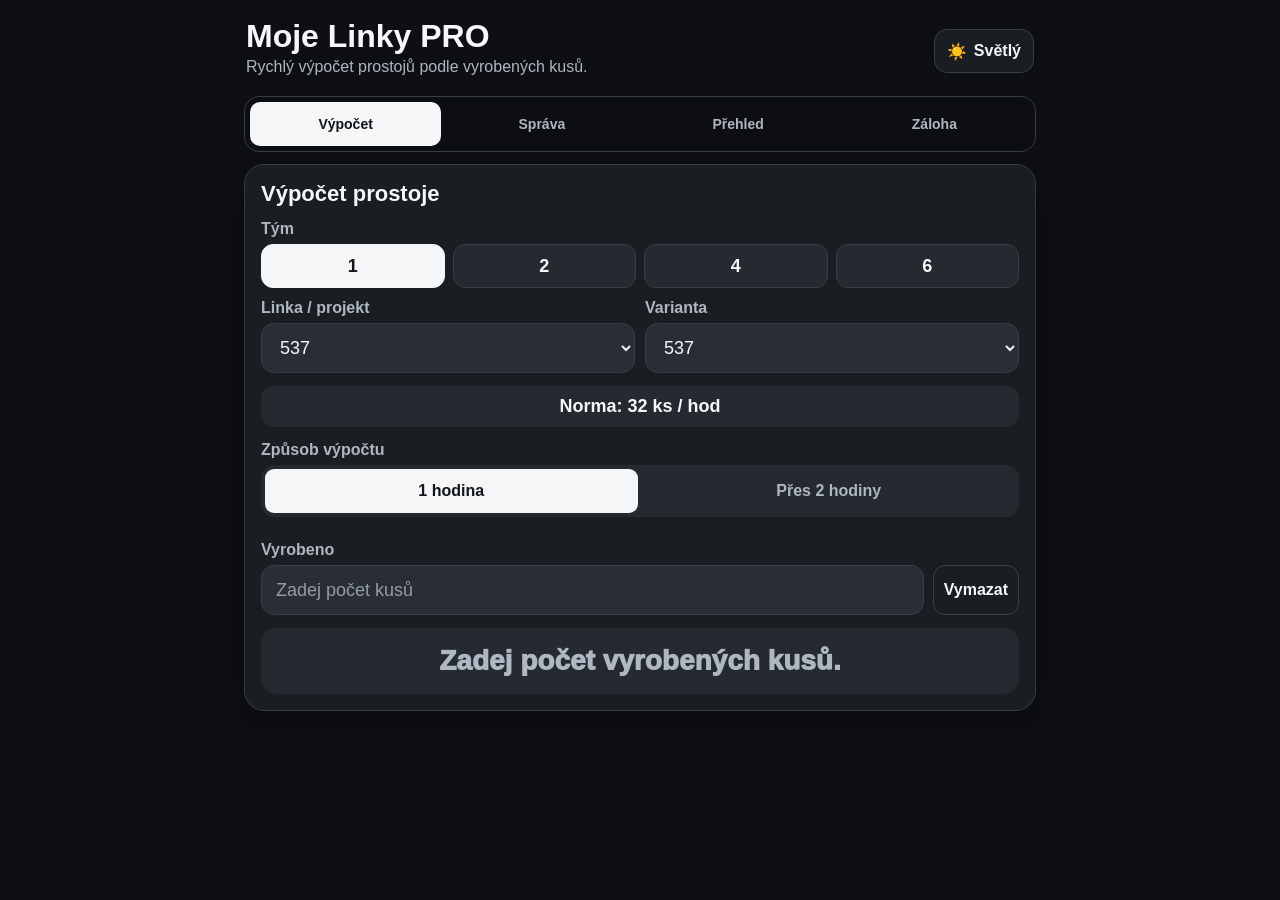
==== commit 08890231: "Add files via upload" ====
--- a/index.html
+++ b/index.html
@@ -1,121 +1,180 @@
 <!DOCTYPE html>
 <html lang="cs">
 <head>
-<meta charset="UTF-8">
-<meta name="viewport" content="width=device-width, initial-scale=1.0, viewport-fit=cover">
-<title>Moje Linky PRO</title>
-<style>
-:root{--bg:#0f0f0f;--card:#1c1c1e;--card2:#242426;--input:#2c2c2e;--text:#fff;--muted:#b8b8bd;--blue:#0a84ff;--orange:#ff9f0a;--red:#ff3b30;--green:#30d158;--border:#3a3a3c}
-*{box-sizing:border-box}body{margin:0;font-family:-apple-system,BlinkMacSystemFont,"Segoe UI",Arial,sans-serif;background:var(--bg);color:var(--text)}.app{max-width:820px;margin:0 auto;padding:16px 16px 90px}h1{font-size:30px;margin:12px 0 4px}h2{font-size:22px;margin:0 0 12px}h3{margin:12px 0 8px;font-size:19px}p{margin:6px 0;color:var(--muted)}.card{background:var(--card);border:1px solid var(--border);border-radius:20px;padding:16px;margin-bottom:14px;box-shadow:0 12px 28px #0005}.sub{background:var(--card2);border:1px solid var(--border);border-radius:16px;padding:14px;margin-top:12px}label{display:block;font-weight:800;margin:12px 0 6px;color:#f2f2f7}select,input,textarea{width:100%;padding:15px;border-radius:14px;border:1px solid var(--border);background:var(--input);color:white;font-size:18px;outline:none}input::placeholder,textarea::placeholder{color:#8e8e93}textarea{min-height:150px;resize:vertical;font-family:ui-monospace,SFMono-Regular,Menlo,Consolas,monospace;font-size:13px}.row{display:grid;grid-template-columns:1fr 1fr;gap:10px}.btns{display:grid;grid-template-columns:1fr 1fr;gap:10px}.btns3{display:grid;grid-template-columns:1fr 1fr 1fr;gap:10px}button{width:100%;padding:15px;margin-top:10px;border-radius:14px;border:0;font-size:17px;font-weight:900;color:white;cursor:pointer}.blue{background:var(--blue)}.orange{background:var(--orange)}.red{background:var(--red)}.green{background:var(--green);color:#071207}.gray{background:#3a3a3c}.small{font-size:14px;padding:11px}.result{font-size:28px;line-height:1.35;text-align:center;font-weight:950;margin-top:10px}.norma{font-size:22px;text-align:center;background:#111;border:1px solid var(--border);border-radius:16px;padding:12px}.ok{color:var(--green)}.bad{color:var(--red)}.warn{color:var(--orange)}.muted{color:var(--muted)}.badge{display:inline-block;background:var(--card2);border:1px solid var(--border);border-radius:999px;padding:8px 11px;margin:5px 4px 0 0;color:#ddd;font-size:15px}.badge strong{color:white}.item{background:var(--card2);border:1px solid var(--border);border-radius:16px;padding:13px;margin-top:10px}.item h3{margin:0 0 6px}details{background:var(--card2);border:1px solid var(--border);border-radius:17px;padding:14px;margin-top:12px}summary{font-weight:950;font-size:20px;cursor:pointer;list-style:none}summary::-webkit-details-marker{display:none}.hint{font-size:15px;color:var(--muted)}.flash-red{animation:flashRed .45s 3}.flash-green{animation:flashGreen .45s 3}@keyframes flashRed{0%{background:rgba(255,0,0,.32)}50%{background:transparent}100%{background:rgba(255,0,0,.32)}}@keyframes flashGreen{0%{background:rgba(0,255,0,.22)}50%{background:transparent}100%{background:rgba(0,255,0,.22)}}@media(max-width:650px){.row,.btns,.btns3{grid-template-columns:1fr}h1{font-size:28px}.app{padding-left:14px;padding-right:14px}}
-</style>
+  <meta charset="UTF-8">
+  <meta name="viewport" content="width=device-width, initial-scale=1.0, viewport-fit=cover">
+  <meta id="themeColor" name="theme-color" content="#0d0f12">
+  <title>Moje Linky PRO</title>
+  <link rel="icon" type="image/png" sizes="192x192" href="favicon.png?v=5">
+  <link rel="apple-touch-icon" href="favicon.png?v=5">
+  <link rel="stylesheet" href="styles.css?v=5">
+  <script src="app.js?v=5" defer></script>
 </head>
-<body>
-<div class="app" id="app">
-<h1>Moje Linky PRO</h1>
-<p>Evidence týmů, linek/projektů, variant, norem a výpočtu prostojů.</p>
+<body data-theme="dark">
+  <div class="app" id="app">
+    <header class="app-header">
+      <div>
+        <h1>Moje Linky PRO</h1>
+        <p>Rychlý výpočet prostojů podle vyrobených kusů.</p>
+      </div>
+      <button class="theme-toggle" id="themeToggle" type="button" aria-label="Přepnout na světlý režim">
+        <span id="themeIcon" aria-hidden="true">☀️</span>
+        <span id="themeLabel">Světlý</span>
+      </button>
+    </header>
 
-<section class="card">
-  <h2>Výpočet prostoje</h2>
-  <label>Tým</label><select id="calcTeam"></select>
-  <label>Linka / projekt</label><select id="calcLine"></select>
-  <label>Varianta</label><select id="calcVariant"></select>
-  <div class="norma" id="normaBox">Norma: —</div>
-  <label>Vyrobeno</label><input id="produced" type="number" inputmode="numeric" pattern="[0-9]*" placeholder="Zadej počet kusů">
-</section>
-<section class="card">
-  <h2>Výsledek</h2>
-  <div id="result" class="result muted">Zadej počet vyrobených kusů.</div>
-  <div id="detail"></div>
-</section>
+    <nav class="main-tabs" aria-label="Hlavní části aplikace">
+      <button class="main-tab active" type="button" data-page-target="calculator" aria-current="page">Výpočet</button>
+      <button class="main-tab" type="button" data-page-target="management">Správa</button>
+      <button class="main-tab" type="button" data-page-target="overview">Přehled</button>
+      <button class="main-tab" type="button" data-page-target="backup">Záloha</button>
+    </nav>
 
-<section class="card">
-  <h2>Správa databáze</h2>
-  <p>Každá část má vlastní výběr. Přepínání dole už nemění výpočet nahoře.</p>
-  <details>
-    <summary>👥 Týmy</summary>
-    <label>Vybraný tým</label><select id="teamSel"></select>
-    <label>Název týmu</label><input id="teamName" placeholder="např. 4">
-    <div class="btns3"><button class="blue" onclick="addTeam()">＋ Přidat</button><button class="orange" onclick="renameTeam()">✏️ Uložit</button><button class="red" onclick="deleteTeam()">🗑️ Smazat</button></div>
-  </details>
-  <details open>
-    <summary>🏭 Linky / projekty</summary>
-    <label>Tým</label><select id="lineTeam"></select>
-    <label>Vybraná linka / projekt</label><select id="lineSel"></select>
-    <label>Název linky / projektu</label><input id="lineName" placeholder="např. BM5">
-    <div class="btns3"><button class="blue" onclick="addLine()">＋ Přidat</button><button class="orange" onclick="renameLine()">✏️ Uložit</button><button class="red" onclick="deleteLine()">🗑️ Smazat</button></div>
-  </details>
-  <details open>
-    <summary>🔧 Varianty a normy</summary>
-    <label>Tým</label><select id="varTeam"></select>
-    <label>Linka / projekt</label><select id="varLine"></select>
-    <label>Vybraná varianta</label><select id="varSel"></select>
-    <label>Název varianty</label><input id="varName" placeholder="např. Varianta A">
-    <label>Norma ks / hod</label><input id="varNorm" type="number" inputmode="numeric" pattern="[0-9]*" placeholder="např. 60">
-    <div class="btns3"><button class="blue" onclick="addVariant()">＋ Přidat</button><button class="orange" onclick="saveVariant()">✏️ Uložit</button><button class="red" onclick="deleteVariant()">🗑️ Smazat</button></div>
-  </details>
-</section>
+    <main>
+      <section class="app-page" data-page="calculator">
+        <section class="card calculator-card">
+          <h2>Výpočet prostoje</h2>
 
-<section class="card">
-  <h2>Záloha</h2>
-  <p>Nejdřív dej Vytvořit zálohu, zkopíruj text a ulož si ho třeba do poznámek.</p>
-  <div class="btns3"><button class="green" onclick="exportBackup()">Vytvořit zálohu</button><button class="blue" onclick="copyBackup()">Kopírovat</button><button class="orange" onclick="importBackup()">Načíst</button></div>
-  <textarea id="backupBox" placeholder="Sem se vloží / zobrazí záloha"></textarea>
-</section>
+          <span class="field-label">Tým</span>
+          <div class="team-buttons" id="calcTeamButtons" aria-label="Výběr týmu"></div>
+          <select id="calcTeam" hidden aria-hidden="true" tabindex="-1"></select>
 
-<section class="card"><h2>Aktuální databáze</h2><div id="overview"></div></section>
-</div>
-<script>
-const DATA_KEY='moje_linky_pro_data_v3_stabilni';
-const OLD_KEYS=['moje_linky_pro_data_v2','data'];
-const STATE_KEY='moje_linky_pro_state_v3_stabilni';
-const PROD_KEY='moje_linky_pro_produced_v3_stabilni';
-const OLD_PROD='moje_linky_pro_vyroba_v2';
-const defaultData={"1":{"537":{"varianty":{"537":32}},"A2":{"varianty":{"A2":33}},"BM2":{"varianty":{"Q3":53}},"BM9":{"varianty":{"537":30}},"MONO":{"varianty":{"G / DJ":54}},"ŠKODA":{"varianty":{"LA":10}}},"2":{"A2 FP":{"varianty":{"Všechny":45}},"BM3":{"varianty":{"VP":51}},"BM4":{"varianty":{"XFK":59}},"Cabrio":{"varianty":{"A2 Tiguan":54,"A2 asuv":54,"Hybrid":48,"A2 phev":54,"T roc":48,"A1 phev acuv":55}},"Coex":{"varianty":{"4 OP":45,"5 OP":56}},"Fiat":{"varianty":{"Všechny":45}},"Q3 nová":{"varianty":{"Petrol":67,"Diesel":65,"Tiguan petrol":61,"Tiguan diesel":56,"Touran petrol":60,"Touran diesel":59}},"Q3 stará":{"varianty":{"Petrol":57,"Diesel":55,"NAR":45,"Tiguan petrol":61,"Tiguan diesel":56}},"Q5":{"varianty":{"Všechny":59}}},"4":{},"6":{"160b":{"varianty":{"160b":67}},"206":{"varianty":{"206":48}},"Assy":{"varianty":{"QF":35}},"BM8":{"varianty":{"ML / VL":59}},"X2-50":{"varianty":{"X2-50":54}}}};
-function load(k,f){try{return JSON.parse(localStorage.getItem(k))||f}catch(e){return f}}
-function save(k,v){localStorage.setItem(k,JSON.stringify(v))}
-function clone(o){return JSON.parse(JSON.stringify(o))}
-function esc(s){return String(s??'').replace(/[&<>'"]/g,m=>({'&':'&amp;','<':'&lt;','>':'&gt;',"'":'&#39;','"':'&quot;'}[m]))}
-function num(v){let n=Number(String(v).replace(',','.'));return Number.isFinite(n)?n:0}
-function sortCs(a,b){return String(a).localeCompare(String(b),'cs',{numeric:true})}
-function first(arr){return arr.length?arr[0]:''}
-function dataFromOld(){for(const k of OLD_KEYS){let d=load(k,null);if(d&&typeof d==='object')return d}return null}
-let data=load(DATA_KEY,null)||dataFromOld()||clone(defaultData);
-let state=load(STATE_KEY,{calcTeam:'',calcLine:'',calcVariant:'',lineVariant:{}});
-let produced=load(PROD_KEY,null)||load(OLD_PROD,{});
-function normalize(){for(const t of Object.keys(defaultData)){if(!data[t])data[t]={}} for(const [t,ls] of Object.entries(data)){if(!ls||typeof ls!=='object')data[t]={}; for(const [l,o] of Object.entries(data[t])){if(!o||typeof o!=='object')data[t][l]={varianty:{}}; if(!data[t][l].varianty)data[t][l].varianty={};}} save(DATA_KEY,data);save(PROD_KEY,produced)}
-normalize();
-const calc={team:document.getElementById('calcTeam'),line:document.getElementById('calcLine'),variant:document.getElementById('calcVariant'),produced:document.getElementById('produced')};
-const mgr={teamSel:document.getElementById('teamSel'),teamName:document.getElementById('teamName'),lineTeam:document.getElementById('lineTeam'),lineSel:document.getElementById('lineSel'),lineName:document.getElementById('lineName'),varTeam:document.getElementById('varTeam'),varLine:document.getElementById('varLine'),varSel:document.getElementById('varSel'),varName:document.getElementById('varName'),varNorm:document.getElementById('varNorm')};
-function teams(){return Object.keys(data).sort(sortCs)} function lines(t){return Object.keys(data[t]||{}).sort(sortCs)} function variants(t,l){return Object.keys(((data[t]||{})[l]||{}).varianty||{}).sort(sortCs)}
-function setOptions(sel,items,label=x=>x,keep=''){let val=keep||sel.value;sel.innerHTML='';items.forEach(x=>sel.add(new Option(label(x),x))); if(items.includes(val))sel.value=val; else if(items.length)sel.value=items[0];}
-function pKey(t,l,v){return t+'||'+l+'||'+v} function lvKey(t,l){return t+'||'+l}
-function refreshCalc(keepTeam=true,keepLine=true,keepVar=true){let ts=teams();setOptions(calc.team,ts,t=>'Tým '+t,keepTeam?state.calcTeam:'');state.calcTeam=calc.team.value||'';let ls=lines(state.calcTeam);setOptions(calc.line,ls,x=>x,keepLine?state.calcLine:'');state.calcLine=calc.line.value||'';let vs=variants(state.calcTeam,state.calcLine);let saved=state.lineVariant[lvKey(state.calcTeam,state.calcLine)]||state.calcVariant;setOptions(calc.variant,vs,x=>x,keepVar?saved:'');state.calcVariant=calc.variant.value||'';if(state.calcVariant)state.lineVariant[lvKey(state.calcTeam,state.calcLine)]=state.calcVariant;calc.produced.value=produced[pKey(state.calcTeam,state.calcLine,state.calcVariant)]??'';save(STATE_KEY,state);calcResult()}
-calc.team.onchange=()=>{state.calcTeam=calc.team.value;state.calcLine='';state.calcVariant='';refreshCalc(true,false,false)};
-calc.line.onchange=()=>{state.calcLine=calc.line.value;state.calcVariant='';refreshCalc(true,true,true)};
-calc.variant.onchange=()=>{state.calcVariant=calc.variant.value;if(state.calcVariant)state.lineVariant[lvKey(state.calcTeam,state.calcLine)]=state.calcVariant;calc.produced.value=produced[pKey(state.calcTeam,state.calcLine,state.calcVariant)]??'';save(STATE_KEY,state);calcResult()};
-calc.produced.oninput=()=>{if(state.calcTeam&&state.calcLine&&state.calcVariant){produced[pKey(state.calcTeam,state.calcLine,state.calcVariant)]=calc.produced.value;save(PROD_KEY,produced)}calcResult()};
-function currentNorm(){return num((((data[state.calcTeam]||{})[state.calcLine]||{}).varianty||{})[state.calcVariant])}
-function calcResult(){let norm=currentNorm();document.getElementById('normaBox').textContent=norm?'Norma: '+norm+' ks / hod':'Norma: —';let r=document.getElementById('result'),d=document.getElementById('detail'),app=document.getElementById('app');app.classList.remove('flash-red','flash-green'); if(!state.calcTeam||!state.calcLine||!state.calcVariant){r.className='result muted';r.textContent='Nejdřív vyber tým, linku a variantu.';d.innerHTML='';return} if(!norm){r.className='result warn';r.textContent='Tato varianta nemá nastavenou normu.';d.innerHTML='';return} let v=num(calc.produced.value); if(!v){r.className='result muted';r.textContent='Zadej počet vyrobených kusů.';d.innerHTML='';return} let odprac=v*(60/norm), prostoj=Math.max(0,Math.round(60-odprac)), vykon=(v/norm)*100; void app.offsetWidth; if(vykon<86){app.classList.add('flash-red');r.className='result bad'}else{app.classList.add('flash-green');r.className='result ok'} r.innerHTML=(odprac>60?'Překročeno':'Prostoj: '+prostoj+' min')+'<br>Výkon: '+vykon.toFixed(1)+' %'; d.innerHTML=`<span class="badge"><strong>Tým:</strong> ${esc(state.calcTeam)}</span><span class="badge"><strong>Linka:</strong> ${esc(state.calcLine)}</span><span class="badge"><strong>Varianta:</strong> ${esc(state.calcVariant)}</span><span class="badge"><strong>Norma:</strong> ${norm} ks/hod</span>`}
-function refreshManagers(preserve=true){let ts=teams();setOptions(mgr.teamSel,ts,t=>'Tým '+t,preserve?mgr.teamSel.value:state.calcTeam);mgr.teamName.value=mgr.teamSel.value||'';setOptions(mgr.lineTeam,ts,t=>'Tým '+t,preserve?mgr.lineTeam.value:state.calcTeam);refreshLineManager(preserve);setOptions(mgr.varTeam,ts,t=>'Tým '+t,preserve?mgr.varTeam.value:state.calcTeam);refreshVarLineManager(preserve);renderOverview()}
-function refreshLineManager(preserve=true){let t=mgr.lineTeam.value;setOptions(mgr.lineSel,lines(t),x=>x,preserve?mgr.lineSel.value:'');mgr.lineName.value=mgr.lineSel.value||''}
-function refreshVarLineManager(preserve=true){let t=mgr.varTeam.value;setOptions(mgr.varLine,lines(t),x=>x,preserve?mgr.varLine.value:'');refreshVarManager(preserve)}
-function refreshVarManager(preserve=true){let t=mgr.varTeam.value,l=mgr.varLine.value;setOptions(mgr.varSel,variants(t,l),x=>x,preserve?mgr.varSel.value:'');let v=mgr.varSel.value;mgr.varName.value=v||'';mgr.varNorm.value=v?data[t][l].varianty[v]:''}
-mgr.teamSel.onchange=()=>{mgr.teamName.value=mgr.teamSel.value||''};mgr.lineTeam.onchange=()=>refreshLineManager(false);mgr.lineSel.onchange=()=>{mgr.lineName.value=mgr.lineSel.value||''};mgr.varTeam.onchange=()=>refreshVarLineManager(false);mgr.varLine.onchange=()=>refreshVarManager(false);mgr.varSel.onchange=()=>refreshVarManager(true);
-function addTeam(){let n=mgr.teamName.value.trim();if(!n)return alert('Zadej název týmu.');if(data[n])return alert('Tento tým už existuje.');data[n]={};save(DATA_KEY,data);refreshCalc(false,false,false);refreshManagers(false)}
-function renameTeam(){let old=mgr.teamSel.value,n=mgr.teamName.value.trim();if(!old||!n)return;if(n!==old&&data[n])return alert('Tento tým už existuje.');if(n!==old){data[n]=data[old];delete data[old];renameKeys(old,null,null,n,null,null);if(state.calcTeam===old)state.calcTeam=n}save(DATA_KEY,data);save(STATE_KEY,state);refreshCalc(true,true,true);refreshManagers(false)}
-function deleteTeam(){let t=mgr.teamSel.value;if(!t)return;if(!confirm('Smazat tým '+t+' včetně všech linek a variant?'))return;delete data[t];Object.keys(produced).forEach(k=>{if(k.startsWith(t+'||'))delete produced[k]});Object.keys(state.lineVariant).forEach(k=>{if(k.startsWith(t+'||'))delete state.lineVariant[k]});if(state.calcTeam===t){state.calcTeam='';state.calcLine='';state.calcVariant=''}save(DATA_KEY,data);save(PROD_KEY,produced);save(STATE_KEY,state);refreshCalc(false,false,false);refreshManagers(false)}
-function addLine(){let t=mgr.lineTeam.value,n=mgr.lineName.value.trim();if(!t||!n)return alert('Vyber tým a zadej linku.');if(data[t][n])return alert('Tato linka už existuje.');data[t][n]={varianty:{}};save(DATA_KEY,data);state.calcTeam=t;state.calcLine=n;state.calcVariant='';refreshCalc(true,true,false);mgr.varTeam.value=t;refreshVarLineManager(false);mgr.varLine.value=n;refreshVarManager(false);mgr.varName.value='';mgr.varNorm.value='';refreshManagers(true);mgr.varTeam.value=t;refreshVarLineManager(false);mgr.varLine.value=n;refreshVarManager(false)}
-function renameLine(){let t=mgr.lineTeam.value,old=mgr.lineSel.value,n=mgr.lineName.value.trim();if(!t||!old||!n)return;if(n!==old&&data[t][n])return alert('Tato linka už existuje.');if(n!==old){data[t][n]=data[t][old];delete data[t][old];renameKeys(t,old,null,t,n,null);if(state.calcTeam===t&&state.calcLine===old)state.calcLine=n}save(DATA_KEY,data);save(STATE_KEY,state);refreshCalc(true,true,true);refreshManagers(false)}
-function deleteLine(){let t=mgr.lineTeam.value,l=mgr.lineSel.value;if(!t||!l)return;if(!confirm('Smazat linku '+l+'?'))return;delete data[t][l];Object.keys(produced).forEach(k=>{if(k.startsWith(t+'||'+l+'||'))delete produced[k]});delete state.lineVariant[lvKey(t,l)];if(state.calcTeam===t&&state.calcLine===l){state.calcLine='';state.calcVariant=''}save(DATA_KEY,data);save(PROD_KEY,produced);save(STATE_KEY,state);refreshCalc(true,false,false);refreshManagers(false)}
-function addVariant(){let t=mgr.varTeam.value,l=mgr.varLine.value,v=mgr.varName.value.trim(),n=num(mgr.varNorm.value);if(!t||!l||!v)return alert('Vyber tým, linku a zadej variantu.');if(data[t][l].varianty[v]!==undefined)return alert('Tato varianta už existuje.');data[t][l].varianty[v]=n;state.calcTeam=t;state.calcLine=l;state.calcVariant=v;state.lineVariant[lvKey(t,l)]=v;save(DATA_KEY,data);save(STATE_KEY,state);refreshCalc(true,true,true);renderOverview();mgr.varTeam.value=t;refreshVarLineManager(false);mgr.varLine.value=l;refreshVarManager(false);mgr.varName.value='';mgr.varNorm.value='';setTimeout(()=>mgr.varName.focus(),50)}
-function saveVariant(){let t=mgr.varTeam.value,l=mgr.varLine.value,old=mgr.varSel.value,v=mgr.varName.value.trim(),n=num(mgr.varNorm.value);if(!t||!l||!old||!v)return alert('Vyber variantu a zadej název.');if(v!==old&&data[t][l].varianty[v]!==undefined)return alert('Tato varianta už existuje.');delete data[t][l].varianty[old];data[t][l].varianty[v]=n;if(v!==old)renameKeys(t,l,old,t,l,v);if(state.calcTeam===t&&state.calcLine===l){state.calcVariant=v;state.lineVariant[lvKey(t,l)]=v}save(DATA_KEY,data);save(STATE_KEY,state);refreshCalc(true,true,true);refreshManagers(false)}
-function deleteVariant(){let t=mgr.varTeam.value,l=mgr.varLine.value,v=mgr.varSel.value;if(!t||!l||!v)return;if(!confirm('Smazat variantu '+v+'?'))return;delete data[t][l].varianty[v];delete produced[pKey(t,l,v)];if(state.lineVariant[lvKey(t,l)]===v)delete state.lineVariant[lvKey(t,l)];if(state.calcTeam===t&&state.calcLine===l&&state.calcVariant===v)state.calcVariant='';save(DATA_KEY,data);save(PROD_KEY,produced);save(STATE_KEY,state);refreshCalc(true,true,false);refreshManagers(false)}
-function renameKeys(oldT,oldL,oldV,newT,newL,newV){let np={};for(const [k,val] of Object.entries(produced)){let [t,l,v]=k.split('||');if((oldT===null||t===oldT)&&(oldL===null||l===oldL)&&(oldV===null||v===oldV)){if(newT!==null)t=newT;if(newL!==null)l=newL;if(newV!==null)v=newV}np[pKey(t,l,v)]=val}produced=np;let nl={};for(const [k,val0] of Object.entries(state.lineVariant)){let [t,l]=k.split('||');let val=val0;if((oldT===null||t===oldT)&&(oldL===null||l===oldL)){if(newT!==null)t=newT;if(newL!==null)l=newL;if(oldV!==null&&val===oldV&&newV!==null)val=newV}nl[lvKey(t,l)]=val}state.lineVariant=nl;save(PROD_KEY,produced)}
-function renderOverview(){let html='';for(const t of teams()){html+=`<div class="item"><h3>Tým ${esc(t)}</h3>`;let ls=lines(t);if(!ls.length)html+=`<p class="muted">Zatím bez linek/projektů.</p>`;for(const l of ls){html+=`<p><strong>${esc(l)}</strong></p>`;for(const v of variants(t,l)){html+=`<span class="badge">${esc(v)}: <strong>${esc(data[t][l].varianty[v])}</strong> ks/hod</span>`}}html+='</div>'}document.getElementById('overview').innerHTML=html||'<p class="muted">Zatím nejsou žádná data.</p>'}
-function exportBackup(){let backup={app:'Moje Linky PRO',version:4,created:new Date().toISOString(),data,state,produced};document.getElementById('backupBox').value=JSON.stringify(backup,null,2)}
-function importBackup(){let raw=document.getElementById('backupBox').value.trim();if(!raw)return alert('Nejdřív vlož zálohu.');try{let b=JSON.parse(raw);if(!b.data)return alert('Záloha neobsahuje data.');if(!confirm('Načíst zálohu? Aktuální data se přepíšou.'))return;data=b.data;state=b.state||b.stav||{calcTeam:'',calcLine:'',calcVariant:'',lineVariant:b.stavLinek||{}};produced=b.produced||b.vyroba||{};normalize();save(STATE_KEY,state);refreshCalc(true,true,true);refreshManagers(false);alert('Záloha byla načtena.')}catch(e){alert('Zálohu se nepodařilo načíst.')}}
-function copyBackup(){let box=document.getElementById('backupBox');if(!box.value)exportBackup();box.focus();box.select();document.execCommand('copy')}
-refreshCalc(true,true,true);refreshManagers(false);
-</script>
+          <div class="selection-grid">
+            <label>
+              <span>Linka / projekt</span>
+              <select id="calcLine"></select>
+            </label>
+            <label>
+              <span>Varianta</span>
+              <select id="calcVariant"></select>
+            </label>
+          </div>
+
+          <div class="norma" id="normaBox">Norma: —</div>
+
+          <span class="field-label mode-label">Způsob výpočtu</span>
+          <div class="mode-switch" role="tablist" aria-label="Způsob výpočtu">
+            <button id="oneModeButton" class="mode-button active" type="button" role="tab" aria-controls="oneHourPanel" aria-selected="true" data-calc-mode="one">1 hodina</button>
+            <button id="twoModeButton" class="mode-button" type="button" role="tab" aria-controls="twoHourPanel" aria-selected="false" data-calc-mode="two">Přes 2 hodiny</button>
+          </div>
+
+          <div id="oneHourPanel" class="mode-panel" role="tabpanel" aria-labelledby="oneModeButton" data-mode-panel="one">
+            <div class="input-action-row">
+              <label class="grow">
+                <span>Vyrobeno</span>
+                <input id="produced" type="number" min="0" inputmode="numeric" pattern="[0-9]*" placeholder="Zadej počet kusů">
+              </label>
+              <button class="secondary compact" id="clearOneHour" type="button">Vymazat</button>
+            </div>
+
+            <section class="result-card" id="resultCard" aria-live="polite">
+              <div id="result" class="result muted">Zadej počet vyrobených kusů.</div>
+              <div id="detail"></div>
+            </section>
+          </div>
+
+          <div id="twoHourPanel" class="mode-panel" role="tabpanel" aria-labelledby="twoModeButton" data-mode-panel="two" hidden>
+            <div class="two-hour-grid">
+              <section class="hour-entry">
+                <div class="hour-heading">
+                  <strong>1. hodina</strong>
+                  <span>výroba před zastavením</span>
+                </div>
+                <label>
+                  <span>Vyrobeno</span>
+                  <input id="producedFirstHour" type="number" min="0" inputmode="numeric" pattern="[0-9]*" placeholder="Počet kusů">
+                </label>
+                <div class="marker-output">
+                  <span>Zapiš začátek prostoje</span>
+                  <strong id="firstHourMarker">od ..:—</strong>
+                </div>
+              </section>
+
+              <section class="hour-entry second-hour">
+                <div class="hour-heading">
+                  <strong>2. hodina</strong>
+                  <span>výroba po rozjetí</span>
+                </div>
+                <label>
+                  <span>Vyrobeno</span>
+                  <input id="producedSecondHour" type="number" min="0" inputmode="numeric" pattern="[0-9]*" placeholder="Počet kusů">
+                </label>
+                <div class="marker-output">
+                  <span>Zapiš konec prostoje</span>
+                  <strong id="secondHourMarker">do ..:—</strong>
+                </div>
+              </section>
+            </div>
+            <p class="hint" id="twoHourHint">Enter přesune kurzor z první hodiny rovnou do druhé.</p>
+            <button class="secondary" id="clearTwoHours" type="button">Vymazat obě hodnoty</button>
+          </div>
+        </section>
+      </section>
+
+      <section class="app-page" data-page="management" hidden>
+        <section class="card">
+          <h2>Správa databáze</h2>
+          <p>Výběry v této části nemění rozpracovaný výpočet.</p>
+
+          <details>
+            <summary>👥 Týmy</summary>
+            <label><span>Vybraný tým</span><select id="teamSel"></select></label>
+            <label><span>Název týmu</span><input id="teamName" placeholder="např. 4"></label>
+            <div class="btns3">
+              <button class="primary" type="button" onclick="addTeam()">＋ Přidat</button>
+              <button class="warning" type="button" onclick="renameTeam()">✏️ Uložit</button>
+              <button class="danger" type="button" onclick="deleteTeam()">🗑️ Smazat</button>
+            </div>
+          </details>
+
+          <details>
+            <summary>🏭 Linky / projekty</summary>
+            <label><span>Tým</span><select id="lineTeam"></select></label>
+            <label><span>Vybraná linka / projekt</span><select id="lineSel"></select></label>
+            <label><span>Název linky / projektu</span><input id="lineName" placeholder="např. BM5"></label>
+            <div class="btns3">
+              <button class="primary" type="button" onclick="addLine()">＋ Přidat</button>
+              <button class="warning" type="button" onclick="renameLine()">✏️ Uložit</button>
+              <button class="danger" type="button" onclick="deleteLine()">🗑️ Smazat</button>
+            </div>
+          </details>
+
+          <details>
+            <summary>🔧 Varianty a normy</summary>
+            <label><span>Tým</span><select id="varTeam"></select></label>
+            <label><span>Linka / projekt</span><select id="varLine"></select></label>
+            <label><span>Vybraná varianta</span><select id="varSel"></select></label>
+            <label><span>Název varianty</span><input id="varName" placeholder="např. Varianta A"></label>
+            <label><span>Norma ks / hod</span><input id="varNorm" type="number" min="0" inputmode="numeric" pattern="[0-9]*" placeholder="např. 60"></label>
+            <div class="btns3">
+              <button class="primary" type="button" onclick="addVariant()">＋ Přidat</button>
+              <button class="warning" type="button" onclick="saveVariant()">✏️ Uložit</button>
+              <button class="danger" type="button" onclick="deleteVariant()">🗑️ Smazat</button>
+            </div>
+          </details>
+        </section>
+      </section>
+
+      <section class="app-page" data-page="overview" hidden>
+        <section class="card">
+          <h2>Aktuální databáze</h2>
+          <div id="overview"></div>
+        </section>
+      </section>
+
+      <section class="app-page" data-page="backup" hidden>
+        <section class="card">
+          <h2>Záloha</h2>
+          <p>Vytvoř zálohu, zkopíruj text a ulož si ho například do poznámek.</p>
+          <div class="btns3">
+            <button class="success" type="button" onclick="exportBackup()">Vytvořit</button>
+            <button class="primary" type="button" onclick="copyBackup()">Kopírovat</button>
+            <button class="warning" type="button" onclick="importBackup()">Načíst</button>
+          </div>
+          <textarea id="backupBox" placeholder="Sem se vloží nebo zobrazí záloha"></textarea>
+        </section>
+      </section>
+    </main>
+  </div>
 </body>
 </html>
--- a/styles.css
+++ b/styles.css
@@ -0,0 +1,536 @@
+:root {
+  --bg: #0d0f12;
+  --card: #1a1d22;
+  --card2: #252930;
+  --input: #292e36;
+  --text: #f5f7fa;
+  --muted: #aeb7c2;
+  --border: #383e47;
+  --primary: #f4f6f8;
+  --primary-text: #111418;
+  --blue: #0a84ff;
+  --orange: #ff9f0a;
+  --red: #ff746c;
+  --red-soft: #3b211f;
+  --green: #4bd87a;
+  --green-soft: #173624;
+  --shadow: rgba(0, 0, 0, 0.35);
+  color-scheme: dark;
+}
+
+body[data-theme="light"] {
+  --bg: #edf1f5;
+  --card: #ffffff;
+  --card2: #f1f4f7;
+  --input: #f4f6f8;
+  --text: #18212b;
+  --muted: #65717e;
+  --border: #d7dde4;
+  --primary: #1b2632;
+  --primary-text: #ffffff;
+  --blue: #006fd6;
+  --orange: #a95d00;
+  --red: #b83229;
+  --red-soft: #fbe9e7;
+  --green: #237b45;
+  --green-soft: #e4f4e9;
+  --shadow: rgba(27, 38, 50, 0.12);
+  color-scheme: light;
+}
+
+* {
+  box-sizing: border-box;
+}
+
+[hidden] {
+  display: none !important;
+}
+
+body {
+  min-height: 100vh;
+  margin: 0;
+  background: var(--bg);
+  color: var(--text);
+  font-family: -apple-system, BlinkMacSystemFont, "Segoe UI", Arial, sans-serif;
+  transition: background-color 160ms ease, color 160ms ease;
+}
+
+.app {
+  width: min(100%, 820px);
+  margin: 0 auto;
+  padding: 14px 14px 44px;
+}
+
+.app-header {
+  display: flex;
+  align-items: center;
+  justify-content: space-between;
+  gap: 12px;
+  padding: 4px 2px 12px;
+}
+
+h1,
+h2,
+h3,
+p {
+  margin-top: 0;
+}
+
+h1 {
+  margin-bottom: 3px;
+  font-size: clamp(26px, 7vw, 32px);
+}
+
+h2 {
+  margin-bottom: 13px;
+  font-size: 22px;
+}
+
+h3 {
+  margin-bottom: 8px;
+  font-size: 19px;
+}
+
+p {
+  margin-bottom: 8px;
+  color: var(--muted);
+}
+
+button,
+select,
+input,
+textarea {
+  font: inherit;
+}
+
+button {
+  min-height: 44px;
+  border: 0;
+  cursor: pointer;
+  -webkit-tap-highlight-color: transparent;
+}
+
+button:focus-visible,
+select:focus-visible,
+input:focus-visible,
+textarea:focus-visible,
+summary:focus-visible {
+  outline: 3px solid color-mix(in srgb, var(--blue) 65%, transparent);
+  outline-offset: 2px;
+}
+
+.theme-toggle {
+  display: inline-flex;
+  flex: 0 0 auto;
+  align-items: center;
+  justify-content: center;
+  gap: 7px;
+  min-height: 44px;
+  padding: 0 12px;
+  color: var(--text);
+  font-weight: 800;
+  background: var(--card);
+  border: 1px solid var(--border);
+  border-radius: 13px;
+}
+
+.main-tabs {
+  position: sticky;
+  top: 0;
+  z-index: 5;
+  display: grid;
+  grid-template-columns: repeat(4, 1fr);
+  gap: 5px;
+  margin-bottom: 12px;
+  padding: 5px;
+  background: color-mix(in srgb, var(--bg) 88%, transparent);
+  border: 1px solid var(--border);
+  border-radius: 15px;
+  backdrop-filter: blur(14px);
+}
+
+.main-tab {
+  min-width: 0;
+  padding: 8px 5px;
+  color: var(--muted);
+  font-size: 14px;
+  font-weight: 850;
+  background: transparent;
+  border-radius: 10px;
+}
+
+.main-tab.active {
+  color: var(--primary-text);
+  background: var(--primary);
+}
+
+.card {
+  margin-bottom: 14px;
+  padding: 16px;
+  background: var(--card);
+  border: 1px solid var(--border);
+  border-radius: 20px;
+  box-shadow: 0 12px 28px var(--shadow);
+}
+
+.field-label,
+label > span {
+  display: block;
+  margin: 11px 0 6px;
+  color: var(--muted);
+  font-weight: 800;
+}
+
+select,
+input,
+textarea {
+  width: 100%;
+  min-height: 50px;
+  padding: 13px 14px;
+  color: var(--text);
+  background: var(--input);
+  border: 1px solid var(--border);
+  border-radius: 13px;
+  font-size: 18px;
+}
+
+input::placeholder,
+textarea::placeholder {
+  color: var(--muted);
+  opacity: 0.8;
+}
+
+textarea {
+  min-height: 180px;
+  margin-top: 12px;
+  resize: vertical;
+  font-family: ui-monospace, SFMono-Regular, Menlo, Consolas, monospace;
+  font-size: 13px;
+}
+
+.team-buttons {
+  display: grid;
+  grid-template-columns: repeat(4, minmax(0, 1fr));
+  gap: 8px;
+}
+
+.team-button {
+  padding: 8px 5px;
+  color: var(--text);
+  font-size: 18px;
+  font-weight: 900;
+  background: var(--card2);
+  border: 1px solid var(--border);
+  border-radius: 12px;
+}
+
+.team-button[aria-pressed="true"] {
+  color: var(--primary-text);
+  background: var(--primary);
+  border-color: var(--primary);
+}
+
+.selection-grid {
+  display: grid;
+  grid-template-columns: 1fr 1fr;
+  gap: 10px;
+}
+
+.norma {
+  margin-top: 13px;
+  padding: 10px 12px;
+  color: var(--text);
+  font-size: 18px;
+  font-weight: 850;
+  text-align: center;
+  background: var(--card2);
+  border-radius: 13px;
+}
+
+.mode-label {
+  margin-top: 14px;
+}
+
+.mode-switch {
+  display: grid;
+  grid-template-columns: 1fr 1fr;
+  gap: 5px;
+  padding: 4px;
+  background: var(--card2);
+  border-radius: 13px;
+}
+
+.mode-button {
+  padding: 8px;
+  color: var(--muted);
+  font-weight: 900;
+  background: transparent;
+  border-radius: 9px;
+}
+
+.mode-button.active {
+  color: var(--primary-text);
+  background: var(--primary);
+}
+
+.mode-panel {
+  margin-top: 13px;
+}
+
+.input-action-row {
+  display: grid;
+  grid-template-columns: minmax(0, 1fr) auto;
+  align-items: end;
+  gap: 9px;
+}
+
+.grow {
+  min-width: 0;
+}
+
+.compact {
+  min-height: 50px;
+}
+
+.result-card {
+  margin-top: 13px;
+  padding: 15px;
+  background: var(--card2);
+  border-radius: 15px;
+}
+
+.result-card.is-bad {
+  background: var(--red-soft);
+}
+
+.result-card.is-ok {
+  background: var(--green-soft);
+}
+
+.result {
+  font-size: 28px;
+  font-weight: 950;
+  line-height: 1.28;
+  text-align: center;
+  font-variant-numeric: tabular-nums;
+}
+
+.ok {
+  color: var(--green);
+}
+
+.bad {
+  color: var(--red);
+}
+
+.warn {
+  color: var(--orange);
+}
+
+.muted,
+.hint {
+  color: var(--muted);
+}
+
+.hint {
+  margin-top: 10px;
+  font-size: 14px;
+}
+
+.badge {
+  display: inline-block;
+  margin: 7px 4px 0 0;
+  padding: 7px 10px;
+  color: var(--muted);
+  font-size: 14px;
+  background: var(--card);
+  border: 1px solid var(--border);
+  border-radius: 999px;
+}
+
+.badge strong {
+  color: var(--text);
+}
+
+.two-hour-grid {
+  display: grid;
+  grid-template-columns: 1fr 1fr;
+  gap: 10px;
+}
+
+.hour-entry {
+  padding: 13px;
+  background: var(--card2);
+  border-radius: 15px;
+}
+
+.hour-heading {
+  display: flex;
+  align-items: center;
+  justify-content: space-between;
+  gap: 8px;
+  margin-bottom: 4px;
+}
+
+.hour-heading strong {
+  font-size: 18px;
+}
+
+.hour-heading span {
+  color: var(--muted);
+  font-size: 13px;
+  text-align: right;
+}
+
+.marker-output {
+  margin-top: 10px;
+  padding-top: 10px;
+  border-top: 1px solid var(--border);
+}
+
+.marker-output span {
+  display: block;
+  color: var(--muted);
+  font-size: 14px;
+}
+
+.marker-output strong {
+  display: block;
+  margin-top: 3px;
+  color: var(--red);
+  font-size: 25px;
+  font-variant-numeric: tabular-nums;
+}
+
+.second-hour .marker-output strong {
+  color: var(--green);
+}
+
+.btns3 {
+  display: grid;
+  grid-template-columns: repeat(3, minmax(0, 1fr));
+  gap: 8px;
+  margin-top: 11px;
+}
+
+.primary,
+.warning,
+.danger,
+.success,
+.secondary {
+  width: 100%;
+  padding: 10px;
+  color: #ffffff;
+  font-weight: 900;
+  border-radius: 12px;
+}
+
+.primary {
+  background: var(--blue);
+}
+
+.warning {
+  background: var(--orange);
+}
+
+.danger {
+  background: var(--red);
+}
+
+.success {
+  color: #071207;
+  background: var(--green);
+}
+
+.secondary {
+  color: var(--text);
+  background: transparent;
+  border: 1px solid var(--border);
+}
+
+details {
+  margin-top: 11px;
+  padding: 13px;
+  background: var(--card2);
+  border: 1px solid var(--border);
+  border-radius: 15px;
+}
+
+summary {
+  min-height: 34px;
+  font-size: 18px;
+  font-weight: 900;
+  cursor: pointer;
+}
+
+.item {
+  margin-top: 10px;
+  padding: 13px;
+  background: var(--card2);
+  border-radius: 15px;
+}
+
+.item h3 {
+  margin-bottom: 6px;
+}
+
+.item p {
+  margin: 8px 0 3px;
+}
+
+.flash-red {
+  animation: flashRed 0.42s 2;
+}
+
+.flash-green {
+  animation: flashGreen 0.42s 2;
+}
+
+@keyframes flashRed {
+  50% { filter: brightness(1.22); }
+}
+
+@keyframes flashGreen {
+  50% { filter: brightness(1.18); }
+}
+
+@media (max-width: 650px) {
+  .app {
+    padding-inline: 11px;
+  }
+
+  .selection-grid,
+  .two-hour-grid {
+    grid-template-columns: 1fr;
+  }
+
+  .app-header p {
+    display: none;
+  }
+}
+
+@media (max-width: 390px) {
+  .theme-toggle span:last-child {
+    display: none;
+  }
+
+  .main-tab {
+    font-size: 12px;
+  }
+
+  .btns3 button {
+    padding-inline: 4px;
+    font-size: 13px;
+  }
+}
+
+@media (prefers-reduced-motion: reduce) {
+  *,
+  *::before,
+  *::after {
+    scroll-behavior: auto !important;
+    animation-duration: 0.01ms !important;
+    animation-iteration-count: 1 !important;
+    transition-duration: 0.01ms !important;
+  }
+}
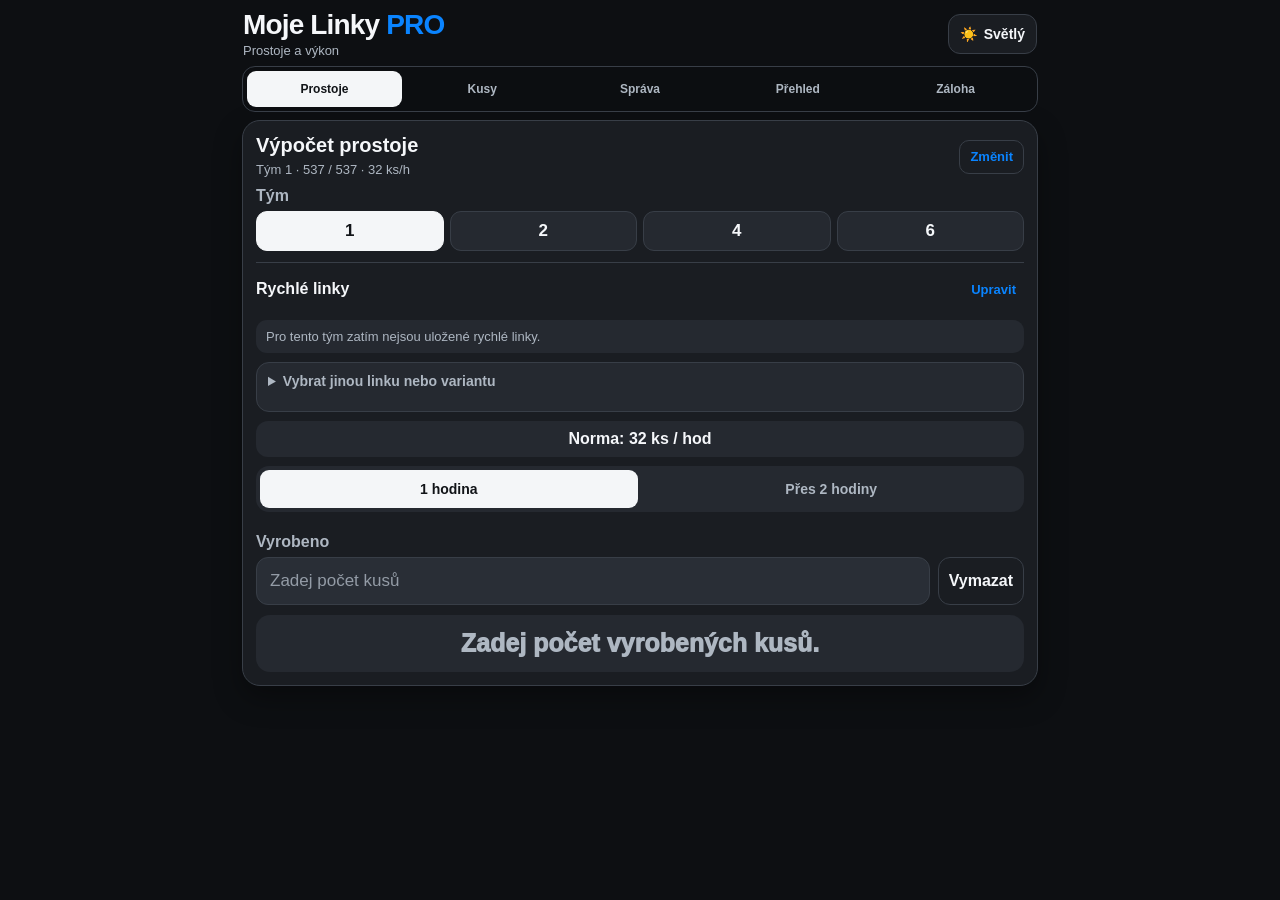
==== commit 84a1d657: "Add files via upload" ====
--- a/index.html
+++ b/index.html
@@ -5,26 +5,27 @@
   <meta name="viewport" content="width=device-width, initial-scale=1.0, viewport-fit=cover">
   <meta id="themeColor" name="theme-color" content="#0d0f12">
   <title>Moje Linky PRO</title>
-  <link rel="icon" type="image/png" sizes="192x192" href="favicon.png?v=5">
-  <link rel="apple-touch-icon" href="favicon.png?v=5">
-  <link rel="stylesheet" href="styles.css?v=5">
-  <script src="app.js?v=5" defer></script>
+  <link rel="icon" type="image/png" sizes="192x192" href="favicon.png?v=6">
+  <link rel="apple-touch-icon" href="favicon.png?v=6">
+  <link rel="stylesheet" href="styles.css?v=6">
+  <script src="app.js?v=6" defer></script>
 </head>
 <body data-theme="dark">
   <div class="app" id="app">
-    <header class="app-header">
-      <div>
-        <h1>Moje Linky PRO</h1>
-        <p>Rychlý výpočet prostojů podle vyrobených kusů.</p>
+    <header class="app-header compact-header">
+      <div class="brand-block">
+        <h1>Moje Linky <span>PRO</span></h1>
+        <p>Prostoje a výkon</p>
       </div>
-      <button class="theme-toggle" id="themeToggle" type="button" aria-label="Přepnout na světlý režim">
+      <button class="theme-toggle icon-toggle" id="themeToggle" type="button" aria-label="Přepnout na světlý režim">
         <span id="themeIcon" aria-hidden="true">☀️</span>
         <span id="themeLabel">Světlý</span>
       </button>
     </header>
 
     <nav class="main-tabs" aria-label="Hlavní části aplikace">
-      <button class="main-tab active" type="button" data-page-target="calculator" aria-current="page">Výpočet</button>
+      <button class="main-tab active" type="button" data-page-target="calculator" aria-current="page">Prostoje</button>
+      <button class="main-tab" type="button" data-page-target="targets">Kusy</button>
       <button class="main-tab" type="button" data-page-target="management">Správa</button>
       <button class="main-tab" type="button" data-page-target="overview">Přehled</button>
       <button class="main-tab" type="button" data-page-target="backup">Záloha</button>
@@ -32,28 +33,46 @@
 
     <main>
       <section class="app-page" data-page="calculator">
-        <section class="card calculator-card">
-          <h2>Výpočet prostoje</h2>
-
-          <span class="field-label">Tým</span>
+        <section class="card calculator-card compact-calculator">
+          <div class="calc-heading">
+            <div>
+              <h2>Výpočet prostoje</h2>
+              <p class="active-selection" id="activeSelection">Vyber rychlou linku nebo změň výběr.</p>
+            </div>
+            <button class="selection-button" id="openSelection" type="button">Změnit</button>
+          </div>
+
+          <span class="field-label compact-label">Tým</span>
           <div class="team-buttons" id="calcTeamButtons" aria-label="Výběr týmu"></div>
           <select id="calcTeam" hidden aria-hidden="true" tabindex="-1"></select>
 
-          <div class="selection-grid">
-            <label>
-              <span>Linka / projekt</span>
-              <select id="calcLine"></select>
-            </label>
-            <label>
-              <span>Varianta</span>
-              <select id="calcVariant"></select>
-            </label>
-          </div>
-
-          <div class="norma" id="normaBox">Norma: —</div>
-
-          <span class="field-label mode-label">Způsob výpočtu</span>
-          <div class="mode-switch" role="tablist" aria-label="Způsob výpočtu">
+          <section class="shortcuts-section" aria-labelledby="quickLinksHeading">
+            <div class="section-row">
+              <h3 id="quickLinksHeading">Rychlé linky</h3>
+              <button class="text-button" id="manageQuickLinks" type="button">Upravit</button>
+            </div>
+            <div class="quick-links-grid" id="quickLinksGrid"></div>
+            <p class="shortcut-empty" id="quickLinksEmpty" hidden>Pro tento tým zatím nejsou uložené rychlé linky.</p>
+          </section>
+
+          <details class="selection-details" id="selectionDetails">
+            <summary>Vybrat jinou linku nebo variantu</summary>
+            <div class="selection-grid">
+              <label>
+                <span>Linka / projekt</span>
+                <select id="calcLine"></select>
+              </label>
+              <label>
+                <span>Varianta</span>
+                <select id="calcVariant"></select>
+              </label>
+            </div>
+            <button class="secondary add-shortcut" id="addCurrentShortcut" type="button">★ Přidat aktivní mezi rychlé</button>
+          </details>
+
+          <div class="norma compact-norma" id="normaBox">Norma: —</div>
+
+          <div class="mode-switch compact-mode" role="tablist" aria-label="Způsob výpočtu">
             <button id="oneModeButton" class="mode-button active" type="button" role="tab" aria-controls="oneHourPanel" aria-selected="true" data-calc-mode="one">1 hodina</button>
             <button id="twoModeButton" class="mode-button" type="button" role="tab" aria-controls="twoHourPanel" aria-selected="false" data-calc-mode="two">Přes 2 hodiny</button>
           </div>
@@ -111,10 +130,54 @@
         </section>
       </section>
 
+      <section class="app-page" data-page="targets" hidden>
+        <section class="card target-card">
+          <h2>Kolik kusů po prostoji?</h2>
+          <p>Zadej vše ručně. Aplikace spočítá, kolik kusů musíš za zbývající čas udělat.</p>
+
+          <div class="manual-grid">
+            <label>
+              <span>Norma ks / hod</span>
+              <input id="targetNorm" type="number" min="0" inputmode="decimal" placeholder="např. 60">
+            </label>
+            <label>
+              <span>Délka období v min</span>
+              <input id="targetPeriod" type="number" min="1" inputmode="numeric" value="60" placeholder="např. 60">
+            </label>
+            <label class="full-width">
+              <span>Prostoj v min</span>
+              <input id="targetDowntime" type="number" min="0" inputmode="numeric" placeholder="např. 15">
+            </label>
+          </div>
+
+          <div class="target-actions">
+            <button class="secondary" id="useCurrentNorm" type="button">Použít aktivní normu</button>
+            <button class="secondary" id="resetTargetCalculator" type="button">Vymazat</button>
+          </div>
+
+          <section class="result-card target-result-card" id="targetResultCard" aria-live="polite">
+            <div id="targetResult" class="result muted">Zadej normu a čas prostoje.</div>
+            <p class="target-detail" id="targetDetail"></p>
+          </section>
+        </section>
+      </section>
+
       <section class="app-page" data-page="management" hidden>
         <section class="card">
           <h2>Správa databáze</h2>
           <p>Výběry v této části nemění rozpracovaný výpočet.</p>
+
+          <details id="quickDetails">
+            <summary>⚡ Rychlé linky</summary>
+            <p class="hint">Každý tým může mít až 6 rychlých kombinací linky a varianty.</p>
+            <label><span>Tým</span><select id="quickTeam"></select></label>
+            <div class="selection-grid">
+              <label><span>Linka / projekt</span><select id="quickLine"></select></label>
+              <label><span>Varianta</span><select id="quickVariant"></select></label>
+            </div>
+            <button class="primary" id="addQuickShortcut" type="button">＋ Přidat rychlou linku</button>
+            <div class="shortcut-manager-list" id="shortcutManagerList"></div>
+          </details>
 
           <details>
             <summary>👥 Týmy</summary>
--- a/styles.css
+++ b/styles.css
@@ -38,13 +38,9 @@
   color-scheme: light;
 }
 
-* {
-  box-sizing: border-box;
-}
-
-[hidden] {
-  display: none !important;
-}
+* { box-sizing: border-box; }
+
+[hidden] { display: none !important; }
 
 body {
   min-height: 100vh;
@@ -58,7 +54,7 @@
 .app {
   width: min(100%, 820px);
   margin: 0 auto;
-  padding: 14px 14px 44px;
+  padding: 8px 12px 36px;
 }
 
 .app-header {
@@ -66,29 +62,32 @@
   align-items: center;
   justify-content: space-between;
   gap: 12px;
-  padding: 4px 2px 12px;
-}
-
-h1,
-h2,
-h3,
-p {
-  margin-top: 0;
-}
+}
+
+.compact-header {
+  padding: 1px 1px 8px;
+}
+
+.brand-block { min-width: 0; }
+
+h1, h2, h3, p { margin-top: 0; }
 
 h1 {
-  margin-bottom: 3px;
-  font-size: clamp(26px, 7vw, 32px);
-}
+  margin: 0;
+  font-size: clamp(21px, 6vw, 28px);
+  letter-spacing: -0.03em;
+}
+
+h1 span { color: var(--blue); }
 
 h2 {
-  margin-bottom: 13px;
-  font-size: 22px;
+  margin-bottom: 5px;
+  font-size: 20px;
 }
 
 h3 {
-  margin-bottom: 8px;
-  font-size: 19px;
+  margin: 0;
+  font-size: 16px;
 }
 
 p {
@@ -96,25 +95,21 @@
   color: var(--muted);
 }
 
-button,
-select,
-input,
-textarea {
-  font: inherit;
-}
+.brand-block p {
+  margin: 2px 0 0;
+  font-size: 13px;
+}
+
+button, select, input, textarea { font: inherit; }
 
 button {
-  min-height: 44px;
+  min-height: 42px;
   border: 0;
   cursor: pointer;
   -webkit-tap-highlight-color: transparent;
 }
 
-button:focus-visible,
-select:focus-visible,
-input:focus-visible,
-textarea:focus-visible,
-summary:focus-visible {
+button:focus-visible, select:focus-visible, input:focus-visible, textarea:focus-visible, summary:focus-visible {
   outline: 3px solid color-mix(in srgb, var(--blue) 65%, transparent);
   outline-offset: 2px;
 }
@@ -125,13 +120,14 @@
   align-items: center;
   justify-content: center;
   gap: 7px;
-  min-height: 44px;
-  padding: 0 12px;
-  color: var(--text);
+  min-height: 40px;
+  padding: 0 11px;
+  color: var(--text);
+  font-size: 14px;
   font-weight: 800;
   background: var(--card);
   border: 1px solid var(--border);
-  border-radius: 13px;
+  border-radius: 12px;
 }
 
 .main-tabs {
@@ -139,24 +135,26 @@
   top: 0;
   z-index: 5;
   display: grid;
-  grid-template-columns: repeat(4, 1fr);
-  gap: 5px;
-  margin-bottom: 12px;
-  padding: 5px;
-  background: color-mix(in srgb, var(--bg) 88%, transparent);
-  border: 1px solid var(--border);
-  border-radius: 15px;
+  grid-template-columns: repeat(5, minmax(0, 1fr));
+  gap: 3px;
+  margin-bottom: 8px;
+  padding: 4px;
+  background: color-mix(in srgb, var(--bg) 90%, transparent);
+  border: 1px solid var(--border);
+  border-radius: 13px;
   backdrop-filter: blur(14px);
 }
 
 .main-tab {
   min-width: 0;
-  padding: 8px 5px;
-  color: var(--muted);
-  font-size: 14px;
+  min-height: 36px;
+  padding: 6px 3px;
+  color: var(--muted);
+  font-size: 12px;
   font-weight: 850;
+  line-height: 1;
   background: transparent;
-  border-radius: 10px;
+  border-radius: 9px;
 }
 
 .main-tab.active {
@@ -165,37 +163,75 @@
 }
 
 .card {
-  margin-bottom: 14px;
-  padding: 16px;
+  margin-bottom: 12px;
+  padding: 15px;
   background: var(--card);
   border: 1px solid var(--border);
-  border-radius: 20px;
+  border-radius: 18px;
   box-shadow: 0 12px 28px var(--shadow);
 }
 
-.field-label,
-label > span {
+.compact-calculator { padding: 13px; }
+
+.calc-heading, .section-row {
+  display: flex;
+  align-items: center;
+  justify-content: space-between;
+  gap: 10px;
+}
+
+.calc-heading { margin-bottom: 8px; }
+
+.active-selection {
+  margin: 0;
+  min-height: 17px;
+  overflow: hidden;
+  color: var(--muted);
+  font-size: 13px;
+  line-height: 1.25;
+  text-overflow: ellipsis;
+  white-space: nowrap;
+}
+
+.selection-button, .text-button {
+  flex: 0 0 auto;
+  min-height: 34px;
+  padding: 6px 10px;
+  color: var(--blue);
+  font-size: 13px;
+  font-weight: 900;
+  background: transparent;
+  border: 1px solid var(--border);
+  border-radius: 10px;
+}
+
+.text-button {
+  min-height: 30px;
+  padding: 5px 8px;
+  border: 0;
+}
+
+.field-label, label > span {
   display: block;
   margin: 11px 0 6px;
   color: var(--muted);
   font-weight: 800;
 }
 
-select,
-input,
-textarea {
+.compact-label { margin-top: 2px; }
+
+select, input, textarea {
   width: 100%;
-  min-height: 50px;
-  padding: 13px 14px;
+  min-height: 48px;
+  padding: 11px 13px;
   color: var(--text);
   background: var(--input);
   border: 1px solid var(--border);
-  border-radius: 13px;
-  font-size: 18px;
-}
-
-input::placeholder,
-textarea::placeholder {
+  border-radius: 12px;
+  font-size: 17px;
+}
+
+input::placeholder, textarea::placeholder {
   color: var(--muted);
   opacity: 0.8;
 }
@@ -211,17 +247,18 @@
 .team-buttons {
   display: grid;
   grid-template-columns: repeat(4, minmax(0, 1fr));
-  gap: 8px;
+  gap: 6px;
 }
 
 .team-button {
-  padding: 8px 5px;
-  color: var(--text);
-  font-size: 18px;
+  min-height: 40px;
+  padding: 6px 4px;
+  color: var(--text);
+  font-size: 17px;
   font-weight: 900;
   background: var(--card2);
   border: 1px solid var(--border);
-  border-radius: 12px;
+  border-radius: 11px;
 }
 
 .team-button[aria-pressed="true"] {
@@ -230,26 +267,117 @@
   border-color: var(--primary);
 }
 
-.selection-grid {
+.shortcuts-section {
+  margin-top: 11px;
+  padding-top: 11px;
+  border-top: 1px solid var(--border);
+}
+
+.quick-links-grid {
+  display: grid;
+  grid-template-columns: repeat(3, minmax(0, 1fr));
+  gap: 7px;
+  margin-top: 8px;
+}
+
+.quick-link {
+  display: flex;
+  min-width: 0;
+  min-height: 59px;
+  padding: 7px 8px;
+  color: var(--text);
+  text-align: left;
+  background: var(--card2);
+  border: 1px solid var(--border);
+  border-radius: 13px;
+}
+
+.quick-link.active {
+  color: var(--primary-text);
+  background: var(--primary);
+  border-color: var(--primary);
+}
+
+.quick-link-content {
+  display: flex;
+  width: 100%;
+  min-width: 0;
+  flex-direction: column;
+  justify-content: center;
+}
+
+.quick-link-line, .quick-link-variant, .quick-link-norm {
+  display: block;
+  overflow: hidden;
+  text-overflow: ellipsis;
+  white-space: nowrap;
+}
+
+.quick-link-line {
+  font-size: 15px;
+  font-weight: 950;
+}
+
+.quick-link-variant {
+  margin-top: 2px;
+  font-size: 11px;
+  font-weight: 700;
+  opacity: 0.78;
+}
+
+.quick-link-norm {
+  margin-top: 1px;
+  font-size: 11px;
+  font-weight: 800;
+  opacity: 0.7;
+}
+
+.shortcut-empty {
+  margin: 8px 0 0;
+  padding: 9px 10px;
+  font-size: 13px;
+  background: var(--card2);
+  border-radius: 11px;
+}
+
+.selection-details {
+  margin-top: 9px;
+  padding: 0 11px 10px;
+  background: var(--card2);
+  border: 1px solid var(--border);
+  border-radius: 13px;
+}
+
+.selection-details summary {
+  min-height: 38px;
+  padding-top: 10px;
+  color: var(--muted);
+  font-size: 14px;
+  font-weight: 850;
+  cursor: pointer;
+}
+
+.selection-grid, .manual-grid {
   display: grid;
   grid-template-columns: 1fr 1fr;
   gap: 10px;
 }
 
+.add-shortcut {
+  margin-top: 11px;
+}
+
 .norma {
-  margin-top: 13px;
-  padding: 10px 12px;
-  color: var(--text);
-  font-size: 18px;
+  padding: 9px 11px;
+  color: var(--text);
+  font-size: 16px;
   font-weight: 850;
   text-align: center;
   background: var(--card2);
-  border-radius: 13px;
-}
-
-.mode-label {
-  margin-top: 14px;
-}
+  border-radius: 12px;
+}
+
+.compact-norma { margin-top: 9px; }
 
 .mode-switch {
   display: grid;
@@ -260,9 +388,13 @@
   border-radius: 13px;
 }
 
+.compact-mode { margin-top: 9px; }
+
 .mode-button {
-  padding: 8px;
-  color: var(--muted);
+  min-height: 38px;
+  padding: 7px;
+  color: var(--muted);
+  font-size: 14px;
   font-weight: 900;
   background: transparent;
   border-radius: 9px;
@@ -273,64 +405,41 @@
   background: var(--primary);
 }
 
-.mode-panel {
-  margin-top: 13px;
-}
+.mode-panel { margin-top: 10px; }
 
 .input-action-row {
   display: grid;
   grid-template-columns: minmax(0, 1fr) auto;
   align-items: end;
-  gap: 9px;
-}
-
-.grow {
-  min-width: 0;
-}
-
-.compact {
-  min-height: 50px;
-}
+  gap: 8px;
+}
+
+.grow { min-width: 0; }
+
+.compact { min-height: 48px; }
 
 .result-card {
-  margin-top: 13px;
-  padding: 15px;
-  background: var(--card2);
-  border-radius: 15px;
-}
-
-.result-card.is-bad {
-  background: var(--red-soft);
-}
-
-.result-card.is-ok {
-  background: var(--green-soft);
-}
+  margin-top: 10px;
+  padding: 13px;
+  background: var(--card2);
+  border-radius: 14px;
+}
+
+.result-card.is-bad { background: var(--red-soft); }
+.result-card.is-ok { background: var(--green-soft); }
 
 .result {
-  font-size: 28px;
+  font-size: 25px;
   font-weight: 950;
-  line-height: 1.28;
+  line-height: 1.24;
   text-align: center;
   font-variant-numeric: tabular-nums;
 }
 
-.ok {
-  color: var(--green);
-}
-
-.bad {
-  color: var(--red);
-}
-
-.warn {
-  color: var(--orange);
-}
-
-.muted,
-.hint {
-  color: var(--muted);
-}
+.ok { color: var(--green); }
+.bad { color: var(--red); }
+.warn { color: var(--orange); }
+.muted, .hint { color: var(--muted); }
 
 .hint {
   margin-top: 10px;
@@ -340,17 +449,15 @@
 .badge {
   display: inline-block;
   margin: 7px 4px 0 0;
-  padding: 7px 10px;
-  color: var(--muted);
-  font-size: 14px;
+  padding: 6px 9px;
+  color: var(--muted);
+  font-size: 13px;
   background: var(--card);
   border: 1px solid var(--border);
   border-radius: 999px;
 }
 
-.badge strong {
-  color: var(--text);
-}
+.badge strong { color: var(--text); }
 
 .two-hour-grid {
   display: grid;
@@ -372,9 +479,7 @@
   margin-bottom: 4px;
 }
 
-.hour-heading strong {
-  font-size: 18px;
-}
+.hour-heading strong { font-size: 18px; }
 
 .hour-heading span {
   color: var(--muted);
@@ -402,8 +507,26 @@
   font-variant-numeric: tabular-nums;
 }
 
-.second-hour .marker-output strong {
-  color: var(--green);
+.second-hour .marker-output strong { color: var(--green); }
+
+.target-card > p { margin-bottom: 12px; }
+
+.full-width { grid-column: 1 / -1; }
+
+.target-actions {
+  display: grid;
+  grid-template-columns: 1fr 1fr;
+  gap: 8px;
+  margin-top: 12px;
+}
+
+.target-result-card { min-height: 130px; }
+
+.target-detail {
+  margin: 8px 0 0;
+  font-size: 14px;
+  line-height: 1.35;
+  text-align: center;
 }
 
 .btns3 {
@@ -413,11 +536,7 @@
   margin-top: 11px;
 }
 
-.primary,
-.warning,
-.danger,
-.success,
-.secondary {
+.primary, .warning, .danger, .success, .secondary {
   width: 100%;
   padding: 10px;
   color: #ffffff;
@@ -425,23 +544,10 @@
   border-radius: 12px;
 }
 
-.primary {
-  background: var(--blue);
-}
-
-.warning {
-  background: var(--orange);
-}
-
-.danger {
-  background: var(--red);
-}
-
-.success {
-  color: #071207;
-  background: var(--green);
-}
-
+.primary { background: var(--blue); }
+.warning { background: var(--orange); }
+.danger { background: var(--red); }
+.success { color: #071207; background: var(--green); }
 .secondary {
   color: var(--text);
   background: transparent;
@@ -463,6 +569,56 @@
   cursor: pointer;
 }
 
+.shortcut-manager-list { margin-top: 12px; }
+
+.shortcut-manager-empty {
+  margin: 0;
+  padding: 9px 10px;
+  font-size: 14px;
+  background: var(--card);
+  border-radius: 10px;
+}
+
+.shortcut-manager-row {
+  display: grid;
+  grid-template-columns: minmax(0, 1fr) auto auto auto;
+  align-items: center;
+  gap: 5px;
+  margin-top: 7px;
+  padding: 7px;
+  background: var(--card);
+  border: 1px solid var(--border);
+  border-radius: 12px;
+}
+
+.shortcut-manager-name {
+  min-width: 0;
+  padding: 0 4px;
+}
+
+.shortcut-manager-name strong, .shortcut-manager-name span {
+  display: block;
+  overflow: hidden;
+  text-overflow: ellipsis;
+  white-space: nowrap;
+}
+
+.shortcut-manager-name strong { font-size: 15px; }
+.shortcut-manager-name span { margin-top: 1px; color: var(--muted); font-size: 12px; }
+
+.shortcut-manager-row button {
+  min-width: 34px;
+  min-height: 34px;
+  padding: 4px 7px;
+  color: var(--text);
+  font-weight: 900;
+  background: var(--card2);
+  border: 1px solid var(--border);
+  border-radius: 9px;
+}
+
+.shortcut-manager-row .remove-shortcut { color: var(--red); }
+
 .item {
   margin-top: 10px;
   padding: 13px;
@@ -470,64 +626,38 @@
   border-radius: 15px;
 }
 
-.item h3 {
-  margin-bottom: 6px;
-}
-
-.item p {
-  margin: 8px 0 3px;
-}
-
-.flash-red {
-  animation: flashRed 0.42s 2;
-}
-
-.flash-green {
-  animation: flashGreen 0.42s 2;
-}
-
-@keyframes flashRed {
-  50% { filter: brightness(1.22); }
-}
-
-@keyframes flashGreen {
-  50% { filter: brightness(1.18); }
-}
+.item h3 { margin-bottom: 6px; }
+.item p { margin: 8px 0 3px; }
+
+.flash-red { animation: flashRed 0.42s 2; }
+.flash-green { animation: flashGreen 0.42s 2; }
+
+@keyframes flashRed { 50% { filter: brightness(1.22); } }
+@keyframes flashGreen { 50% { filter: brightness(1.18); } }
 
 @media (max-width: 650px) {
-  .app {
-    padding-inline: 11px;
-  }
-
-  .selection-grid,
-  .two-hour-grid {
-    grid-template-columns: 1fr;
-  }
-
-  .app-header p {
-    display: none;
-  }
+  .app { padding-inline: 9px; }
+  .selection-grid, .two-hour-grid { grid-template-columns: 1fr; }
+  .manual-grid { grid-template-columns: 1fr 1fr; }
 }
 
 @media (max-width: 390px) {
-  .theme-toggle span:last-child {
-    display: none;
-  }
-
-  .main-tab {
-    font-size: 12px;
-  }
-
-  .btns3 button {
-    padding-inline: 4px;
-    font-size: 13px;
-  }
+  .theme-toggle span:last-child { display: none; }
+  .theme-toggle { min-width: 40px; padding-inline: 8px; }
+  .main-tab { font-size: 11px; }
+  .quick-link-line { font-size: 14px; }
+  .quick-link { padding-inline: 6px; }
+  .btns3 button { padding-inline: 4px; font-size: 13px; }
+}
+
+@media (max-width: 350px) {
+  .quick-links-grid { grid-template-columns: repeat(2, minmax(0, 1fr)); }
+  .manual-grid, .target-actions { grid-template-columns: 1fr; }
+  .full-width { grid-column: auto; }
 }
 
 @media (prefers-reduced-motion: reduce) {
-  *,
-  *::before,
-  *::after {
+  *, *::before, *::after {
     scroll-behavior: auto !important;
     animation-duration: 0.01ms !important;
     animation-iteration-count: 1 !important;
